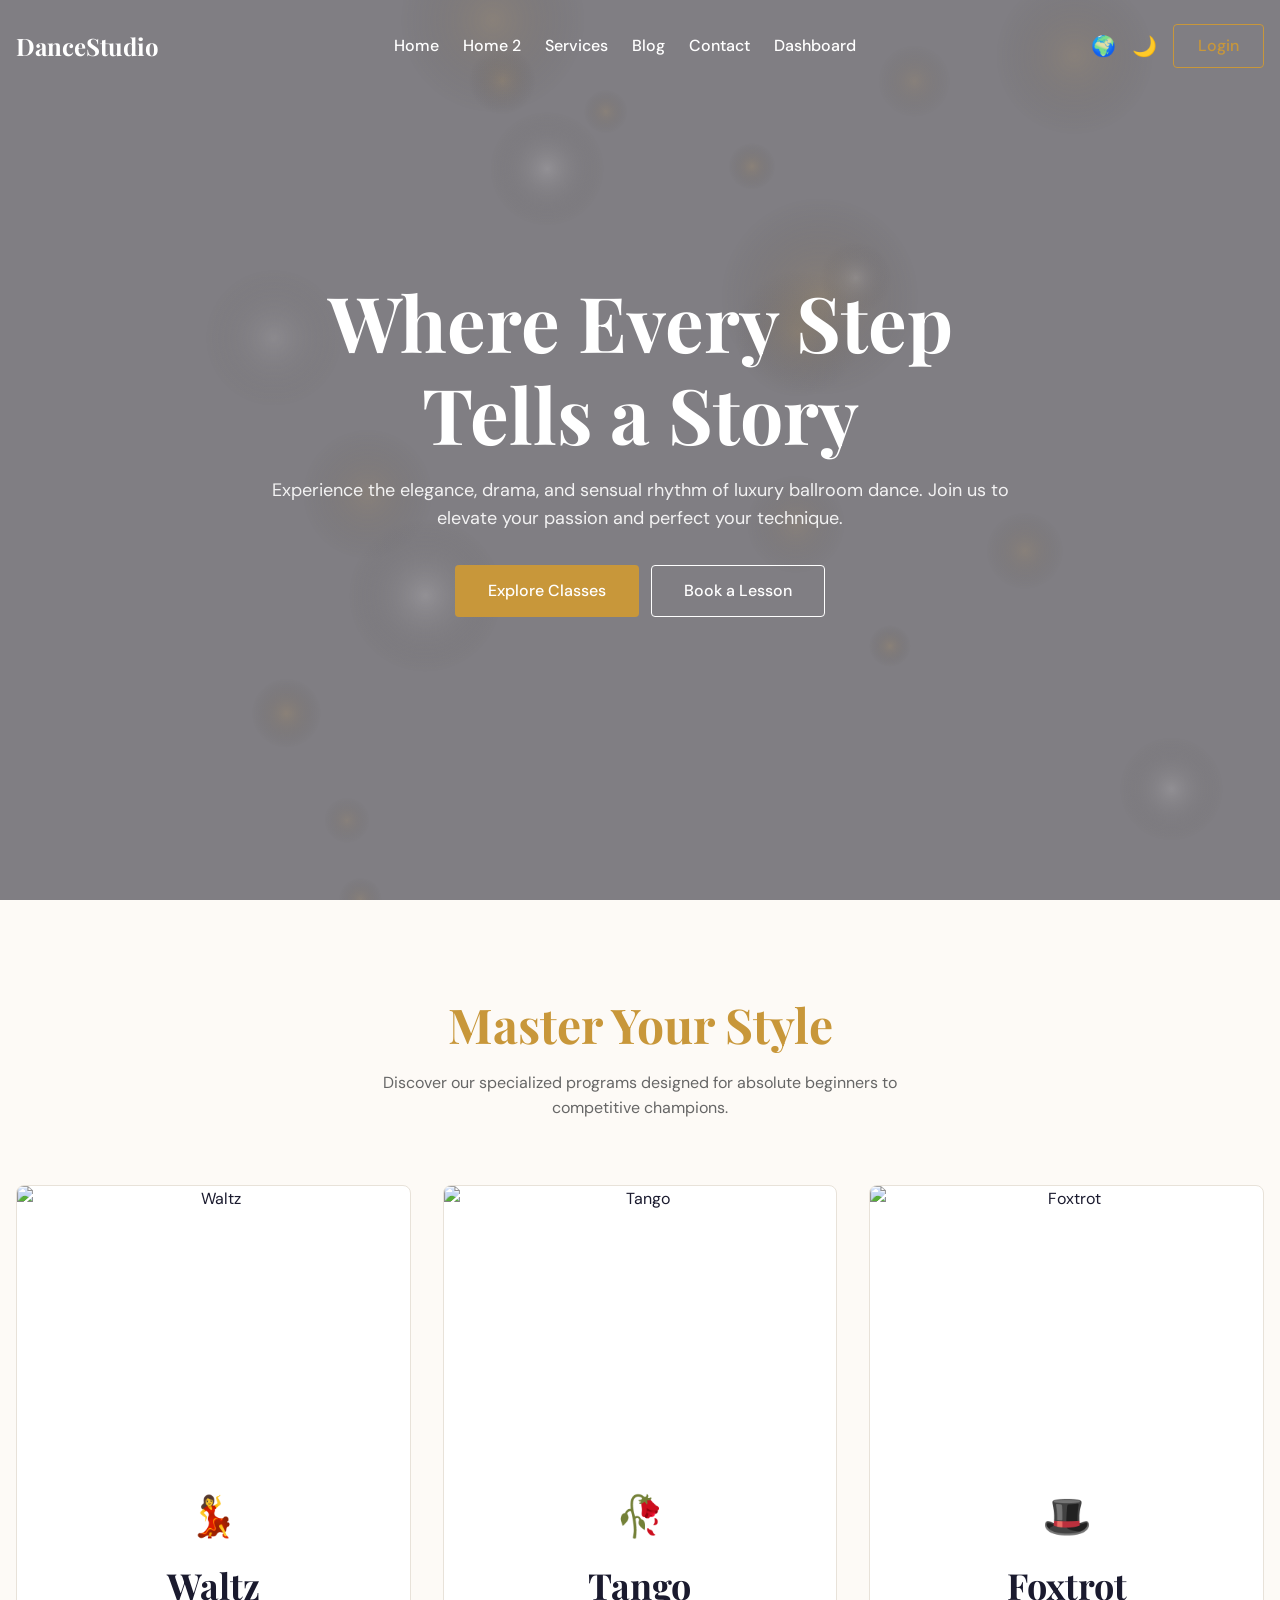
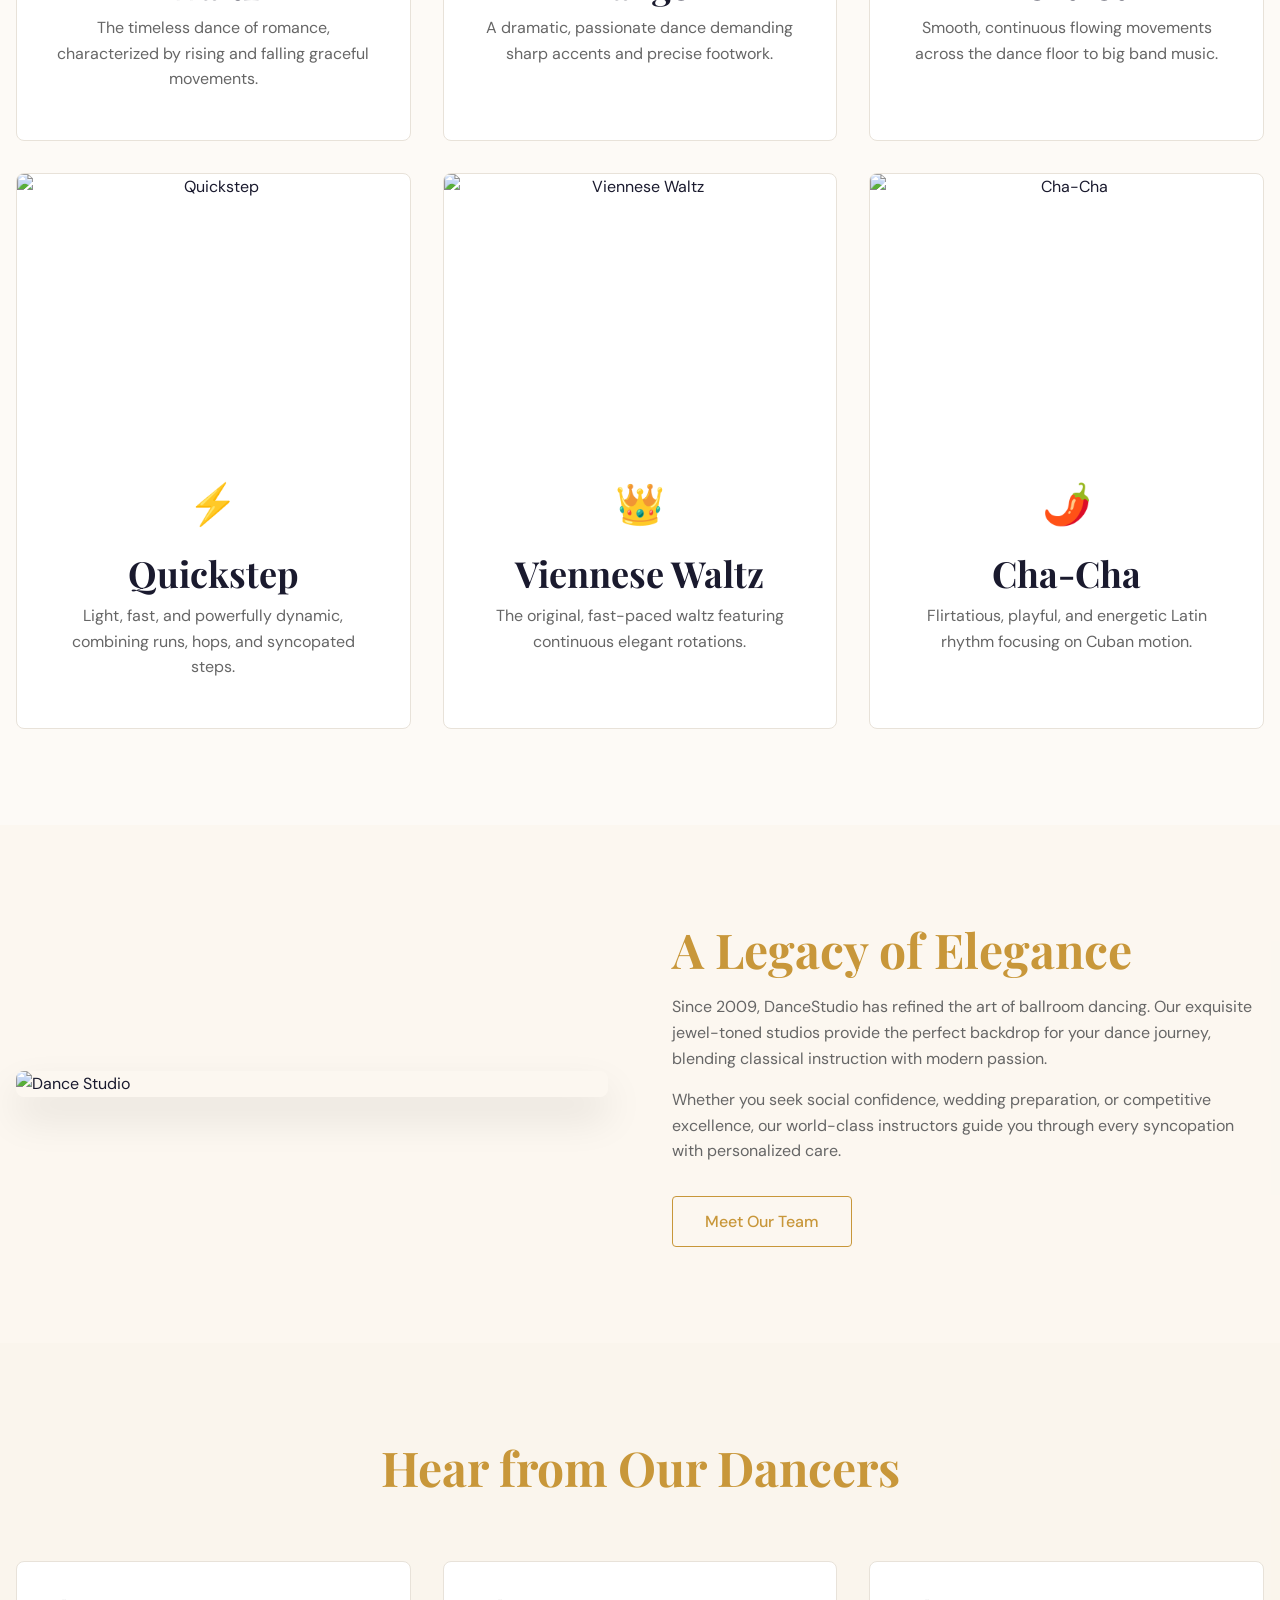
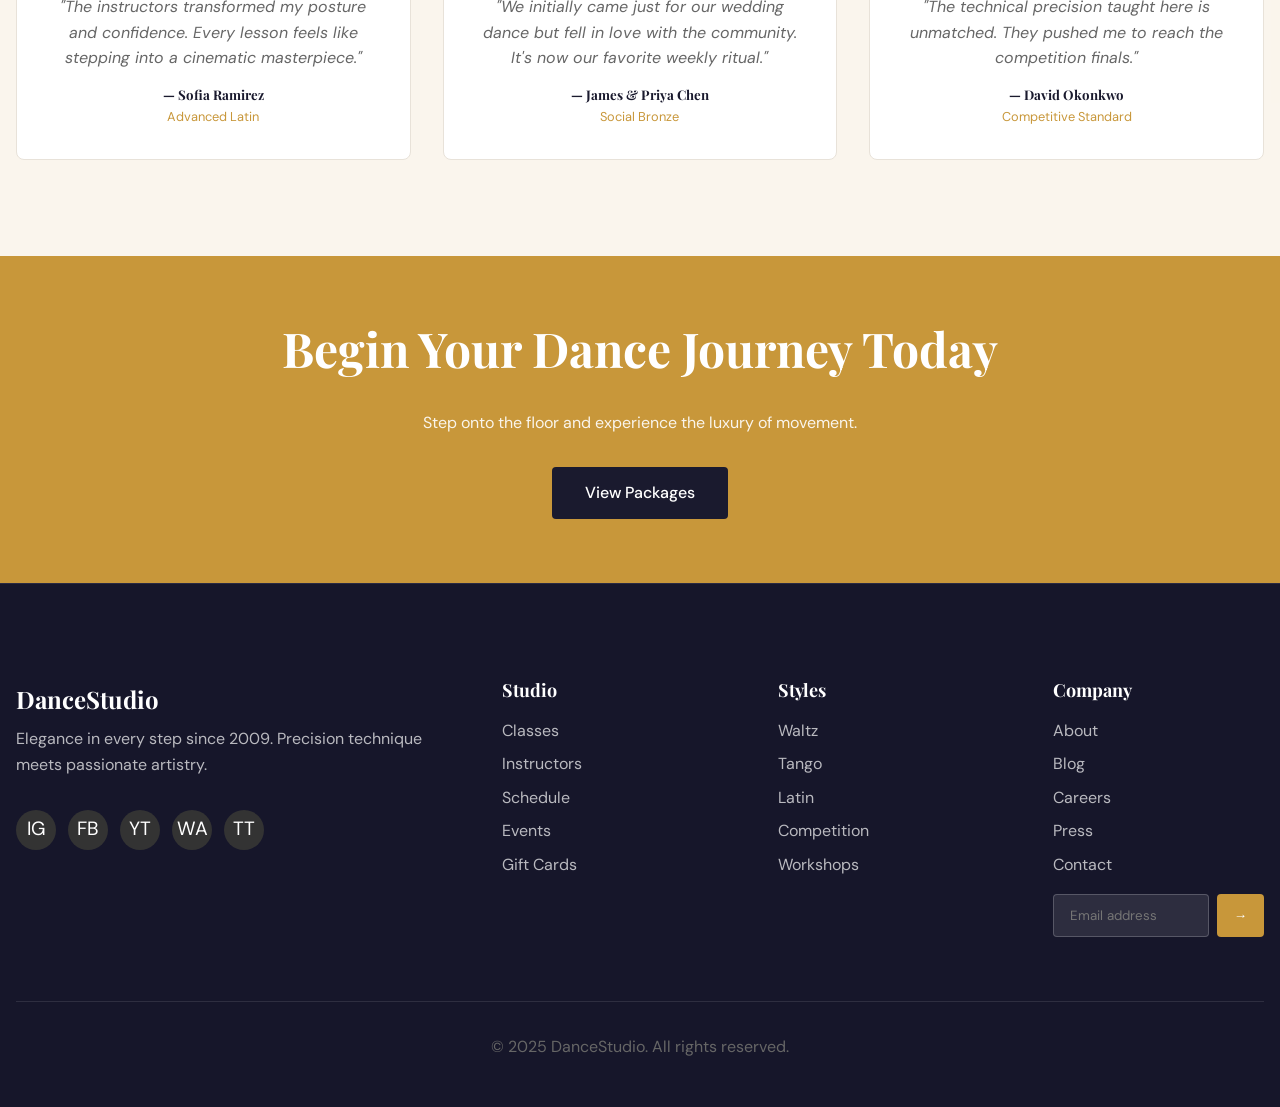
==== index.html @ ce5def17 "first commit" ====
<!DOCTYPE html>
<html lang="en" dir="ltr" data-theme="light">

<head>
  <meta charset="UTF-8">
  <meta name="viewport" content="width=device-width, initial-scale=1.0">
  <title>DanceStudio | Home</title>
  <meta name="description" content="Luxury ballroom dance academy. Elegance in every step since 2009.">
  <link
    href="https://fonts.googleapis.com/css2?family=Playfair+Display:ital,wght@0,400;0,700;1,400&family=DM+Sans:wght@300;400;500;600&display=swap"
    rel="stylesheet">
  <link rel="stylesheet" href="assets/css/style.css">
  <link rel="stylesheet" href="assets/css/rtl.css">
</head>

<body>

  <!-- Drawer Nav -->
  <div class="drawer-overlay"></div>
  <nav class="nav-drawer">
    <button class="drawer-close" aria-label="Close menu">&times;</button>
    <div class="drawer-links">
      <a href="index.html">Home</a>
      <a href="home2.html">Home 2</a>
      <a href="services.html">Services</a>
      <a href="blog.html">Blog</a>
      <a href="contact.html">Contact</a>
      <a href="dashboard.html">Dashboard</a>
    </div>
    <div class="drawer-actions">
      <button class="btn-icon rtl-toggle" aria-label="Toggle RTL">🌍</button>
      <button class="btn-icon theme-toggle" aria-label="Toggle dark mode">🌙</button>
      <a href="login.html" class="btn btn-primary" style="padding: 8px 16px; font-size: 0.9rem;">Login</a>
    </div>
  </nav>

  <!-- Main Nav -->
  <nav class="navbar">
    <div class="container">
      <a href="index.html" class="logo">DanceStudio</a>
      <div class="nav-links">
        <a href="index.html">Home</a>
        <a href="home2.html">Home 2</a>
        <a href="services.html">Services</a>
        <a href="blog.html">Blog</a>
        <a href="contact.html">Contact</a>
        <a href="dashboard.html">Dashboard</a>
      </div>
      <div class="nav-actions">
        <button class="btn-icon rtl-toggle" aria-label="Toggle RTL" title="Toggle RTL">🌍</button>
        <button class="btn-icon theme-toggle" aria-label="Toggle dark mode" title="Toggle Theme">🌙</button>
        <a href="login.html" class="btn btn-outline" style="padding: 8px 24px;">Login</a>
      </div>
      <button class="hamburger" aria-label="Open menu">☰</button>
    </div>
  </nav>

  <!-- Section 1: Hero -->
  <section class="hero"
    style="background-image: url('https://images.unsplash.com/photo-1547153760-18fc86324498?q=80&w=1920&auto=format&fit=crop');">
    <canvas id="particles-canvas"></canvas>
    <div class="container">
      <div class="hero-content">
        <h1 class="fade-in-up" style="transition-delay: 150ms;">Where Every Step<br>Tells a Story</h1>
        <p class="fade-in-up" style="transition-delay: 300ms;">Experience the elegance, drama, and sensual rhythm of
          luxury ballroom dance. Join us to elevate your passion and perfect your technique.</p>
        <div class="fade-in-up" style="transition-delay: 450ms;">
          <a href="services.html" class="btn btn-primary mb-2">Explore Classes</a>
          <a href="contact.html" class="btn btn-outline" style="border-color: #fff; color: #fff; margin-left: 8px;">Book
            a Lesson</a>
        </div>
      </div>
    </div>
  </section>

  <!-- Section 2: Dance Styles -->
  <section class="section-padding">
    <div class="container">
      <div class="text-center fade-in-up mb-8">
        <h2 class="text-primary">Master Your Style</h2>
        <p style="max-width: 600px; margin: 0 auto;">Discover our specialized programs designed for absolute beginners
          to competitive champions.</p>
      </div>
      <div class="grid">

        <div class="card fade-in-up" style="padding: 0; overflow: hidden;">
          <img src="assets/images/waltz.jpg" alt="Waltz" class="card-img">
          <div
            style="padding: var(--spacing-6); display: flex; flex-direction: column; align-items: center; text-align: center;">
            <div class="card-icon">💃</div>
            <h3 class="card-title">Waltz</h3>
            <p>The timeless dance of romance, characterized by rising and falling graceful movements.</p>
          </div>
        </div>

        <div class="card fade-in-up" style="padding: 0; overflow: hidden; transition-delay: 100ms;">
          <img src="assets/images/tango.png" alt="Tango" class="card-img">
          <div
            style="padding: var(--spacing-6); display: flex; flex-direction: column; align-items: center; text-align: center;">
            <div class="card-icon">🥀</div>
            <h3 class="card-title">Tango</h3>
            <p>A dramatic, passionate dance demanding sharp accents and precise footwork.</p>
          </div>
        </div>

        <div class="card fade-in-up" style="padding: 0; overflow: hidden; transition-delay: 200ms;">
          <img src="assets/images/foxtrot.png" alt="Foxtrot" class="card-img">
          <div
            style="padding: var(--spacing-6); display: flex; flex-direction: column; align-items: center; text-align: center;">
            <div class="card-icon">🎩</div>
            <h3 class="card-title">Foxtrot</h3>
            <p>Smooth, continuous flowing movements across the dance floor to big band music.</p>
          </div>
        </div>

        <div class="card fade-in-up" style="padding: 0; overflow: hidden;">
          <img src="assets/images/quickstep.png" alt="Quickstep" class="card-img">
          <div
            style="padding: var(--spacing-6); display: flex; flex-direction: column; align-items: center; text-align: center;">
            <div class="card-icon">⚡</div>
            <h3 class="card-title">Quickstep</h3>
            <p>Light, fast, and powerfully dynamic, combining runs, hops, and syncopated steps.</p>
          </div>
        </div>

        <div class="card fade-in-up" style="padding: 0; overflow: hidden; transition-delay: 100ms;">
          <img src="assets/images/viennese-waltz.png" alt="Viennese Waltz" class="card-img">
          <div
            style="padding: var(--spacing-6); display: flex; flex-direction: column; align-items: center; text-align: center;">
            <div class="card-icon">👑</div>
            <h3 class="card-title">Viennese Waltz</h3>
            <p>The original, fast-paced waltz featuring continuous elegant rotations.</p>
          </div>
        </div>

        <div class="card fade-in-up" style="padding: 0; overflow: hidden; transition-delay: 200ms;">
          <img src="assets/images/cha-cha.png" alt="Cha-Cha" class="card-img">
          <div
            style="padding: var(--spacing-6); display: flex; flex-direction: column; align-items: center; text-align: center;">
            <div class="card-icon">🌶️</div>
            <h3 class="card-title">Cha-Cha</h3>
            <p>Flirtatious, playful, and energetic Latin rhythm focusing on Cuban motion.</p>
          </div>
        </div>

      </div>
    </div>
  </section>
  <!-- Section 3: About -->
  <section class="section-padding" style="background: rgba(200, 151, 58, 0.03);">
    <div class="container">
      <div class="about-split">
        <div class="fade-in-up">
          <img src="assets/images/home1about.png" alt="Dance Studio" class="about-img">
        </div>
        <div class="fade-in-up">
          <h2 class="text-primary mb-4">A Legacy of Elegance</h2>
          <p>Since 2009, DanceStudio has refined the art of ballroom dancing. Our exquisite jewel-toned studios provide
            the perfect backdrop for your dance journey, blending classical instruction with modern passion.</p>
          <p class="mb-6">Whether you seek social confidence, wedding preparation, or competitive excellence, our
            world-class instructors guide you through every syncopation with personalized care.</p>
          <a href="home2.html" class="btn btn-outline">Meet Our Team</a>
        </div>
      </div>
    </div>
  </section>

  <!-- Section 4: 
  <section class="section-padding">
    <div class="container">
      <div class="text-center fade-in-up mb-8">
        <h2>The DanceStudio Difference</h2>
      </div>
      <div class="grid" style="grid-template-columns: repeat(2, 1fr) !important;">
        <div class="card fade-in-up">
          <h4 class="mb-2">World-Class Instructors</h4>
          <p>Learn directly from former champions and certified dance masters.</p>
        </div>
        <div class="card fade-in-up" style="transition-delay: 100ms;">
          <h4 class="mb-2">Luxury Facilities</h4>
          <p>Suspended sprung floors, high ceilings, and beautiful atmospheric lighting.</p>
        </div>
        <div class="card fade-in-up">
          <h4 class="mb-2">Tailored Curriculum</h4>
          <p>Private lessons meticulously customized to your learning pace and goals.</p>
        </div>
        <div class="card fade-in-up" style="transition-delay: 100ms;">
          <h4 class="mb-2">Vibrant Community</h4>
          <p>Join our exclusive social events, galas, and intensive workshops.</p>
        </div>
      </div>
    </div>
  </section> Why Choose Us -->

  <!-- Section 5: Testimonials -->
  <section class="section-padding" style="background: rgba(200, 151, 58, 0.05);">
    <div class="container">
      <div class="text-center fade-in-up mb-8">
        <h2 class="text-primary">Hear from Our Dancers</h2>
      </div>
      <div class="grid testimonials-grid">
        <div class="card fade-in-up">
          <p class="mb-4" style="font-style: italic;">"The instructors transformed my posture and confidence. Every
            lesson feels like stepping into a cinematic masterpiece."</p>
          <h5 class="mb-1">— Sofia Ramirez</h5>
          <span style="font-size: 0.8rem; color: var(--primary);">Advanced Latin</span>
        </div>
        <div class="card fade-in-up" style="transition-delay: 100ms;">
          <p class="mb-4" style="font-style: italic;">"We initially came just for our wedding dance but fell in love
            with the community. It's now our favorite weekly ritual."</p>
          <h5 class="mb-1">— James & Priya Chen</h5>
          <span style="font-size: 0.8rem; color: var(--primary);">Social Bronze</span>
        </div>
        <div class="card fade-in-up" style="transition-delay: 200ms;">
          <p class="mb-4" style="font-style: italic;">"The technical precision taught here is unmatched. They pushed me
            to reach the competition finals."</p>
          <h5 class="mb-1">— David Okonkwo</h5>
          <span style="font-size: 0.8rem; color: var(--primary);">Competitive Standard</span>
        </div>
      </div>
    </div>
  </section>

  <!-- Section 6: CTA Banner -->
  <section class="cta-banner fade-in-up">
    <div class="container" style="display: flex; flex-direction: column; align-items: center; text-align: center;">
      <h2>Begin Your Dance Journey Today</h2>
      <p class="mb-6" style="max-width: 500px; color: rgba(255,255,255,0.9);">Step onto the floor and experience
        the luxury of movement.</p>
      <a href="pricing.html" class="btn" style="background: var(--secondary); color: #fff;">View Packages</a>
    </div>
  </section>
  <!-- Footer -->
  <footer class="footer">
    <div class="container">
      <div class="footer-grid fade-in-up">
        <div style="text-align: inherit;">
          <a href="index.html" class="footer-logo">DanceStudio</a>
          <p class="footer-desc">Elegance in every step since 2009. Precision technique meets passionate artistry.</p>
          <div class="social-icons">
            <a href="#" class="social-icon instagram" aria-label="Instagram">IG</a>
            <a href="#" class="social-icon facebook" aria-label="Facebook">FB</a>
            <a href="#" class="social-icon youtube" aria-label="YouTube">YT</a>
            <a href="#" class="social-icon whatsapp" aria-label="WhatsApp">WA</a>
            <a href="#" class="social-icon tiktok" aria-label="TikTok">TT</a>
          </div>
        </div>
        <div>
          <h4 class="footer-heading">Studio</h4>
          <ul class="footer-links">
            <li><a href="services.html">Classes</a></li>
            <li><a href="home2.html">Instructors</a></li>
            <li><a href="#">Schedule</a></li>
            <li><a href="#">Events</a></li>
            <li><a href="#">Gift Cards</a></li>
          </ul>
        </div>
        <div>
          <h4 class="footer-heading">Styles</h4>
          <ul class="footer-links">
            <li><a href="services.html">Waltz</a></li>
            <li><a href="services.html">Tango</a></li>
            <li><a href="services.html">Latin</a></li>
            <li><a href="services.html">Competition</a></li>
            <li><a href="services.html">Workshops</a></li>
          </ul>
        </div>
        <div>
          <h4 class="footer-heading">Company</h4>
          <ul class="footer-links">
            <li><a href="#">About</a></li>
            <li><a href="blog.html">Blog</a></li>
            <li><a href="#">Careers</a></li>
            <li><a href="#">Press</a></li>
            <li><a href="contact.html">Contact</a></li>
          </ul>
          <form class="newsletter-form mt-4">
            <input type="email" class="form-control" placeholder="Email address" required>
            <button type="submit" class="btn btn-primary" style="padding: 12px 16px;">&rarr;</button>
          </form>
        </div>
      </div>
      <div class="footer-bottom fade-in-up">
        <p>&copy; 2025 DanceStudio. All rights reserved.</p>
      </div>
    </div>
  </footer>

  <script src="assets/js/main.js"></script>
</body>

</html>
---- assets/css/style.css ----
/* 1. CSS Custom Properties (:root tokens) */
:root {
  --primary: #C8973A;
  --secondary: #1A1A2E;
  --accent-ivory: #FAF6F0;
  --bg-light: #FDFAF6;
  --bg-dark: #0E0E1C;
  --surface-dark: #16162A;
  --font-display: 'Playfair Display', serif;
  --font-body: 'DM Sans', sans-serif;
  --text-dark: #1A1A2E;
  --text-light: #F0EDE8;
  --border-light: #E8E2D9;
  --border-dark: #2A2A42;
  --spacing-1: 4px;
  --spacing-2: 8px;
  --spacing-3: 12px;
  --spacing-4: 16px;
  --spacing-5: 24px;
  --spacing-6: 32px;
  --spacing-7: 48px;
  --spacing-8: 64px;
  --spacing-9: 96px;
  --container-width: 1280px;
}

:root {
  --bg-color: var(--bg-light);
  --surface-color: #FFFFFF;
  --text-color: var(--text-dark);
  --text-muted: #666666;
  --border-color: var(--border-light);
  --overlay-bg: rgba(14, 14, 28, 0.52);
  --card-hover-border: rgba(200, 151, 58, 0.5);
}

[data-theme="dark"] {
  --bg-color: var(--bg-dark);
  --surface-color: var(--surface-dark);
  --text-color: var(--text-light);
  --text-muted: #A0A0B0;
  --border-color: var(--border-dark);
  --overlay-bg: rgba(14, 14, 28, 0.70);
  --card-hover-border: rgba(200, 151, 58, 0.5);
}

/* 2. Reset & Base */
*, *::before, *::after {
  box-sizing: border-box;
  margin: 0;
  padding: 0;
}

html {
  scroll-behavior: smooth;
}

body {
  font-family: var(--font-body);
  background-color: var(--bg-color);
  color: var(--text-color);
  line-height: 1.6;
  transition: background-color 0.3s ease, color 0.3s ease;
  overflow-x: hidden;
}

a {
  text-decoration: none;
  color: inherit;
}

ul {
  list-style: none;
}

img {
  max-width: 100%;
  height: auto;
  display: block;
}

/* 3. Typography */
h1, h2, h3, h4, h5, h6 {
  font-family: var(--font-display);
  font-weight: 700;
  line-height: 1.2;
  margin-bottom: var(--spacing-4);
}

h1 { font-size: clamp(2.5rem, 5vw, 4.5rem); }
h2 { font-size: clamp(2rem, 4vw, 3rem); }
h3 { font-size: clamp(1.5rem, 3vw, 2.25rem); }

p {
  margin-bottom: var(--spacing-4);
  color: var(--text-muted);
}

/* 4. Utilities */
.container {
  width: 100%;
  max-width: var(--container-width);
  margin: 0 auto;
  padding: 0 var(--spacing-4);
}

.text-center { text-align: center; }
.text-primary { color: var(--primary); }
.mb-1 { margin-bottom: var(--spacing-1); }
.mb-2 { margin-bottom: var(--spacing-2); }
.mb-4 { margin-bottom: var(--spacing-4); }
.mb-6 { margin-bottom: var(--spacing-6); }
.mb-8 { margin-bottom: var(--spacing-8); }

.section-padding {
  padding: var(--spacing-9) 0;
}

/* 5. Navbar */
.navbar {
  position: fixed;
  top: 0;
  left: 0;
  width: 100%;
  z-index: 1000;
  transition: all 0.3s ease;
  padding: var(--spacing-5) 0;
  background: transparent;
}

.navbar.scrolled {
  background: var(--surface-color);
  padding: var(--spacing-3) 0;
  box-shadow: 0 4px 20px rgba(0, 0, 0, 0.05);
}

[data-theme="dark"] .navbar {
  background: var(--surface-dark);
  border-bottom: 1px solid var(--border-dark);
  color: var(--text-light);
}

[data-theme="dark"] .navbar.scrolled {
  background: rgba(22, 22, 42, 0.97);
  backdrop-filter: blur(12px);
  border-bottom: 1px solid var(--primary);
}

.navbar .container {
  display: flex;
  align-items: center;
  justify-content: space-between;
}

.nav-drawer, .drawer-overlay {
  display: none;
}

.logo {
  font-family: var(--font-display);
  font-size: 1.5rem;
  font-weight: 700;
  color: #fff;
}

.navbar.scrolled .logo,
.navbar.scrolled .btn-icon,
[data-theme="dark"] .navbar .logo,
[data-theme="dark"] .navbar .btn-icon {
  color: var(--text-color);
}

.nav-links {
  display: flex;
  gap: var(--spacing-5);
  align-items: center;
}

.nav-links a {
  font-weight: 500;
  color: #fff;
  transition: color 0.3s ease;
  position: relative;
}

.navbar.scrolled .nav-links a,
[data-theme="dark"] .navbar .nav-links a {
  color: var(--text-color);
}

.nav-links a:hover {
  color: var(--primary);
}

.nav-actions {
  display: flex;
  align-items: center;
  gap: var(--spacing-4);
  color: #fff; /* Default for transparent state */
}

.hamburger {
  display: none;
  background: none;
  border: none;
  color: #fff; /* Default for hero overlay */
  font-size: 1.5rem;
  cursor: pointer;
}

.navbar.scrolled .hamburger,
[data-theme="dark"] .navbar .hamburger {
  color: var(--text-color);
}

/* 6. Hero */
.hero {
  background-size: cover;
  background-position: center;
  min-height: 600px;
  height: 100vh;
  position: relative;
  display: flex;
  align-items: center;
  text-align: center;
  color: #fff;
}

.hero::before {
  content: '';
  position: absolute;
  inset: 0;
  background: var(--overlay-bg);
  z-index: 1;
}

.hero-content {
  position: relative;
  z-index: 2;
  max-width: 800px;
  margin: 0 auto;
}

.hero h1 {
  color: #fff;
  margin-bottom: var(--spacing-4);
  font-size: clamp(3rem, 6vw, 5rem);
}

.hero p {
  color: rgba(255, 255, 255, 0.9);
  font-size: 1.125rem;
  margin-bottom: var(--spacing-6);
}

/* 7. Cards & Grid */
.grid {
  display: grid;
  grid-template-columns: repeat(3, 1fr);
  gap: var(--spacing-6);
}

.card {
  display: flex;
  flex-direction: column;
  align-items: center;
  text-align: center;
  background: var(--surface-color);
  border: 1px solid var(--border-color);
  padding: var(--spacing-6);
  border-radius: 8px;
  transition: all 0.3s ease;
}

.card:hover {
  transform: translateY(-6px);
  box-shadow: 0 20px 50px rgba(200, 151, 58, 0.2);
  border-color: var(--card-hover-border);
}

.card-icon {
  font-size: 2.5rem;
  color: var(--primary);
  margin-bottom: var(--spacing-4);
}

.card-title {
  margin-bottom: var(--spacing-2);
}

.card-img {
  width: 100%;
  height: 250px;
  object-fit: cover;
  border-radius: 4px;
  margin-bottom: var(--spacing-4);
}

/* 8. Buttons */
.btn {
  display: inline-block;
  padding: 12px 32px;
  font-weight: 500;
  border-radius: 4px;
  transition: all 0.3s ease;
  cursor: pointer;
  border: 1px solid transparent;
}

.btn-primary {
  background: var(--primary);
  color: #fff;
}

.btn-primary:hover {
  background: #A67B2A;
  transform: translateY(-2px);
  box-shadow: 0 10px 20px rgba(200, 151, 58, 0.3);
}

.btn-outline {
  background: transparent;
  color: var(--primary);
  border-color: var(--primary);
}

.btn-outline:hover {
  background: var(--primary);
  color: #fff;
  transform: translateY(-2px);
}

.btn-icon {
  background: none;
  border: none;
  color: inherit;
  cursor: pointer;
  font-size: 1.25rem;
  display: flex;
  align-items: center;
  justify-content: center;
  transition: color 0.3s ease;
}

.btn-icon:hover {
  color: var(--primary);
}

/* 9. Footer */
.footer {
  background: var(--surface-dark);
  color: #fff;
  padding: var(--spacing-9) 0 var(--spacing-6);
  border-top: 1px solid #2A2A42;
}

.footer-grid {
  display: grid;
  grid-template-columns: 2fr 1fr 1fr 1fr;
  gap: var(--spacing-8);
  margin-bottom: var(--spacing-8);
}

.footer-logo {
  font-family: var(--font-display);
  font-size: 1.5rem;
  font-weight: 700;
  color: #fff;
  margin-bottom: var(--spacing-2);
  display: block;
}

.footer-desc {
  color: rgba(255, 255, 255, 0.7);
  margin-bottom: var(--spacing-6);
}

.footer-heading {
  font-size: 1.125rem;
  color: #fff;
  margin-bottom: var(--spacing-4);
}

.footer-links li {
  margin-bottom: var(--spacing-2);
}

.footer-links a {
  color: rgba(255, 255, 255, 0.7);
  position: relative;
  transition: color 0.3s ease;
}

.footer-links a::after {
  content: '';
  position: absolute;
  left: 0;
  bottom: -2px;
  height: 1px;
  width: 0;
  background: var(--primary);
  transition: width 0.3s ease;
}

.footer-links a:hover {
  color: var(--primary);
}

.footer-links a:hover::after {
  width: 100%;
}

.footer-bottom {
  text-align: center;
  padding-top: var(--spacing-6);
  border-top: 1px solid rgba(255, 255, 255, 0.1);
  color: rgba(255, 255, 255, 0.5);
}

/* 10. Social Icons */
.social-icons {
  display: flex;
  gap: var(--spacing-3);
}

.social-icon {
  width: 40px;
  height: 40px;
  border-radius: 50%;
  display: flex;
  align-items: center;
  justify-content: center;
  color: #fff;
  font-size: 1.2rem;
  transition: all 0.3s ease;
  background: #333;
}

.social-icon:hover {
  transform: scale(1.15);
}

.social-icon.instagram:hover {
  background: linear-gradient(45deg, #E1306C, #F77737, #FCAF45);
  box-shadow: 0 0 15px rgba(225, 48, 108, 0.5);
}

.social-icon.facebook:hover {
  background: #1877F2;
  box-shadow: 0 0 15px rgba(24, 119, 242, 0.5);
}

.social-icon.youtube:hover {
  background: #FF0000;
  box-shadow: 0 0 15px rgba(255, 0, 0, 0.5);
}

.social-icon.whatsapp:hover {
  background: #25D366;
  box-shadow: 0 0 15px rgba(37, 211, 102, 0.5);
}

.social-icon.tiktok:hover {
  background: linear-gradient(45deg, #010101, #69C9D0);
  box-shadow: 0 0 15px rgba(105, 201, 208, 0.5);
}

/* 11. Forms */
.form-group {
  margin-bottom: var(--spacing-4);
  text-align: left;
  width: 100%;
}

.form-label {
  display: block;
  margin-bottom: var(--spacing-2);
  font-weight: 500;
  color: var(--text-color);
}

.form-control {
  width: 100%;
  padding: 12px 16px;
  border: 1px solid var(--border-color);
  background: var(--bg-color);
  color: var(--text-color);
  border-radius: 4px;
  font-family: var(--font-body);
  transition: border-color 0.3s ease;
}

.form-control:focus {
  outline: none;
  border-color: var(--primary);
}

textarea.form-control {
  min-height: 120px;
  resize: vertical;
}

.newsletter-form {
  display: flex;
  gap: var(--spacing-2);
  margin-top: var(--spacing-4);
}

.newsletter-form .form-control {
  background: rgba(255, 255, 255, 0.1);
  border-color: rgba(255, 255, 255, 0.2);
  color: #fff;
}

.error-msg {
  color: #ff4d4f;
  font-size: 0.875rem;
  margin-top: var(--spacing-1);
  display: none;
}

/* 12. Map */
.map-container {
  width: 100%;
  min-height: 420px;
  background: #eee;
  position: relative;
  border-radius: 8px;
  overflow: hidden;
}

.map-container iframe {
  width: 100%;
  height: 100%;
  position: absolute;
  top: 0;
  left: 0;
  border: 0;
  filter: hue-rotate(35deg) saturate(0.6) brightness(1.1); /* Gold tint approx */
}

[data-theme="dark"] .map-container iframe {
  filter: invert(90%) hue-rotate(180deg) brightness(0.8) contrast(1.2) hue-rotate(35deg) saturate(0.6);
}

/* 13. Animations & Transitions */
.fade-in-up {
  opacity: 0;
  transform: translateY(30px);
  transition: opacity 0.8s ease, transform 0.8s ease;
}

.fade-in-up.visible {
  opacity: 1;
  transform: translateY(0);
}

@media (prefers-reduced-motion: reduce) {
  *, *::before, *::after {
    animation-duration: 0.01ms !important;
    animation-iteration-count: 1 !important;
    transition-duration: 0.01ms !important;
    scroll-behavior: auto !important;
  }
}

/* 14. Home 1 sections */
#particles-canvas {
  position: absolute;
  top: 0;
  left: 0;
  width: 100%;
  height: 100%;
  z-index: 1;
  pointer-events: none;
}

.about-split {
  display: grid;
  grid-template-columns: 1fr 1fr;
  gap: var(--spacing-8);
  align-items: center;
}

.about-img {
  width: 100%;
  border-radius: 8px;
  box-shadow: 0 20px 40px rgba(0,0,0,0.1);
}

.cta-banner {
  background: var(--primary);
  color: #fff;
  padding: var(--spacing-8) 0;
  text-align: center;
}

.cta-banner h2 {
  color: #fff;
  margin-bottom: var(--spacing-6);
}

/* 15. Home 2 sections */
.gallery-strip {
  display: grid;
  grid-template-columns: repeat(6, 1fr);
  gap: var(--spacing-2);
}

.gallery-item {
  position: relative;
  overflow: hidden;
  aspect-ratio: 1;
  border-radius: 4px;
}

.gallery-item img {
  width: 100%;
  height: 100%;
  object-fit: cover;
  transition: transform 0.5s ease;
}

.gallery-overlay {
  position: absolute;
  inset: 0;
  background: rgba(200, 151, 58, 0.7);
  display: flex;
  align-items: center;
  justify-content: center;
  color: #fff;
  opacity: 0;
  transition: opacity 0.3s ease;
}

.gallery-item:hover img {
  transform: scale(1.1);
}

.gallery-item:hover .gallery-overlay {
  opacity: 1;
}

.event-card {
  display: flex;
  align-items: center;
  justify-content: space-between;
  background: var(--surface-color);
  border: 1px solid var(--border-color);
  border-radius: 8px;
  padding: var(--spacing-4) var(--spacing-6);
  margin-bottom: var(--spacing-4);
  transition: all 0.3s ease;
  gap: var(--spacing-4);
}

.event-details {
  flex: 1;
  text-align: center;
}

.event-card:hover {  
  transform: translateX(6px);
  border-color: var(--primary);
  box-shadow: 0 10px 30px rgba(0,0,0,0.05);
}

.event-date {
  font-size: 1.5rem;
  font-weight: 700;
  color: var(--primary);
  padding-right: var(--spacing-4);
  border-right: 1px solid var(--border-color);
  margin-right: var(--spacing-4);
  min-width: 80px;
  text-align: center;
}

.event-date span {
  display: block;
  font-size: 0.875rem;
  font-weight: 400;
  color: var(--text-muted);
}

.event-details flex {
  flex: 1;
}

/* 16. Services page */
.service-level {
  display: inline-block;
  padding: 4px 12px;
  background: rgba(200, 151, 58, 0.1);
  color: var(--primary);
  border-radius: 20px;
  font-size: 0.75rem;
  font-weight: 600;
  margin-bottom: var(--spacing-2);
}

/* 17. Blog page */
.blog-card {
  text-align: left;
  align-items: flex-start;
  padding: 0;
  overflow: hidden;
}

.blog-card:hover {
  transform: translateY(-6px);
}

.blog-card .card-content {
  padding: var(--spacing-5);
  display: flex;
  flex-direction: column;
  flex: 1;
}

.blog-meta {
  font-size: 0.875rem;
  color: var(--text-muted);
  margin-bottom: var(--spacing-2);
  display: flex;
  justify-content: space-between;
}

.blog-tag {
  color: var(--primary);
  font-weight: 600;
}

/* 18. Contact page */
.contact-grid {
  display: grid;
  grid-template-columns: 1fr 1fr;
  gap: var(--spacing-8);
}

.contact-info-card {
  display: flex;
  align-items: flex-start;
  margin-bottom: var(--spacing-4);
}

.contact-icon {
  width: 48px;
  height: 48px;
  background: rgba(200, 151, 58, 0.1);
  color: var(--primary);
  border-radius: 50%;
  display: flex;
  align-items: center;
  justify-content: center;
  font-size: 1.25rem;
  margin-right: var(--spacing-4);
}

/* 19. Pricing page */
.pricing-card {
  padding: var(--spacing-8) var(--spacing-6);
  position: relative;
}

.pricing-card.popular {
  border-color: var(--primary);
  transform: scale(1.05);
}

.pricing-card.popular:hover {
  transform: scale(1.05) translateY(-6px);
}

.popular-badge {
  position: absolute;
  top: -12px;
  background: var(--primary);
  color: #fff;
  padding: 4px 16px;
  border-radius: 20px;
  font-size: 0.75rem;
  font-weight: 600;
}

.price {
  font-size: 3rem;
  font-family: var(--font-display);
  font-weight: 700;
  color: var(--text-color);
  margin: var(--spacing-4) 0;
}

.price span {
  font-size: 1rem;
  color: var(--text-muted);
  font-family: var(--font-body);
  font-weight: 400;
}

.pricing-features {
  text-align: left;
  margin: var(--spacing-6) 0;
  width: 100%;
}

.pricing-features li {
  margin-bottom: var(--spacing-2);
  display: flex;
  align-items: center;
}

.pricing-features li i {
  color: var(--primary);
  margin-right: var(--spacing-2);
}

/* 20. Auth (Login / Register) */
.auth-page {
  min-height: 100vh;
  display: flex;
  align-items: center;
  justify-content: center;
  padding: var(--spacing-4);
  background: linear-gradient(135deg, var(--bg-color) 0%, var(--border-color) 100%);
}

.auth-card {
  background: var(--surface-color);
  border: 1px solid var(--border-color);
  border-radius: 8px;
  padding: var(--spacing-8);
  width: 100%;
  max-width: 480px;
  box-shadow: 0 10px 30px rgba(0,0,0,0.05);
  text-align: center;
}

.auth-logo {
  font-family: var(--font-display);
  font-size: 2rem;
  font-weight: 700;
  color: var(--text-color);
  margin-bottom: var(--spacing-6);
  display: block;
}

.auth-card .btn {
  width: 100%;
}

.social-auth {
  display: flex;
  gap: var(--spacing-3);
  margin-top: var(--spacing-4);
}

.btn-social {
  flex: 1;
  display: flex;
  align-items: center;
  justify-content: center;
  gap: var(--spacing-2);
  padding: 10px;
  border: 1px solid var(--border-color);
  background: transparent;
  color: var(--text-color);
  border-radius: 4px;
  cursor: pointer;
  transition: all 0.3s ease;
}

.btn-social:hover {
  background: var(--bg-color);
  border-color: var(--primary);
}

.auth-divider {
  display: flex;
  align-items: center;
  margin: var(--spacing-6) 0;
  color: var(--text-muted);
  font-size: 0.875rem;
}

.auth-divider::before,
.auth-divider::after {
  content: '';
  flex: 1;
  height: 1px;
  background: var(--border-color);
}

.auth-divider::before { margin-right: var(--spacing-3); }
.auth-divider::after { margin-left: var(--spacing-3); }

.password-input {
  position: relative;
}

.btn-eye {
  position: absolute;
  right: 12px;
  top: 50%;
  transform: translateY(-50%);
  background: none;
  border: none;
  color: var(--text-muted);
  cursor: pointer;
}

/* 21. Dashboard */
.dashboard-layout {
  display: flex;
  min-height: 100vh;
}

.dashboard-sidebar {
  width: 250px;
  background: var(--surface-dark);
  color: #fff;
  display: flex;
  flex-direction: column;
  position: fixed;
  height: 100vh;
  left: 0;
  top: 0;
  padding: var(--spacing-6) 0;
  z-index: 100;
}

.dashboard-logo {
  font-family: var(--font-display);
  font-size: 1.5rem;
  font-weight: 700;
  color: #fff;
  padding: 0 var(--spacing-6);
  margin-bottom: var(--spacing-8);
}

.sidebar-nav {
  flex: 1;
}

.sidebar-link {
  display: flex;
  align-items: center;
  padding: 12px var(--spacing-6);
  color: rgba(255, 255, 255, 0.7);
  transition: all 0.3s ease;
  cursor: pointer;
}

.sidebar-link i {
  margin-right: var(--spacing-3);
  font-size: 1.1rem;
}

.sidebar-link:hover,
.sidebar-link.active {
  color: #fff;
  background: rgba(200, 151, 58, 0.1);
  border-left: 3px solid var(--primary);
}

.dashboard-main {
  flex: 1;
  margin-left: 250px;
  background: var(--bg-color);
  min-height: 100vh;
}

.dashboard-header {
  height: 70px;
  background: var(--surface-color);
  border-bottom: 1px solid var(--border-color);
  display: flex;
  align-items: center;
  justify-content: space-between;
  padding: 0 var(--spacing-6);
  position: sticky;
  top: 0;
  z-index: 90;
}

.user-profile {
  display: flex;
  align-items: center;
  gap: var(--spacing-3);
}

.avatar {
  width: 40px;
  height: 40px;
  border-radius: 50%;
  object-fit: cover;
}

.dashboard-content {
  padding: var(--spacing-6);
}

.dashboard-section {
  display: none;
}

.dashboard-section.active {
  display: block;
}

.db-banner {
  background: linear-gradient(135deg, var(--primary), #A67B2A);
  padding: var(--spacing-6);
  border-radius: 12px;
  display: flex;
  justify-content: space-between;
  align-items: center;
  color: #fff;
  margin-bottom: var(--spacing-7);
  box-shadow: 0 10px 30px rgba(200, 151, 58, 0.2);
}

.banner-stats {
  display: flex;
  gap: var(--spacing-6);
}

.stat-item {
  text-align: center;
}

.stat-val {
  display: block;
  font-size: 2rem;
  font-weight: 700;
  line-height: 1;
}

.stat-lbl {
  font-size: 0.75rem;
  text-transform: uppercase;
  letter-spacing: 1px;
  opacity: 0.8;
}

@media (max-width: 768px) {
  .db-banner {
    flex-direction: column;
    text-align: center;
    gap: var(--spacing-4);
  }
}

.db-card {
  background: var(--surface-color);
  border: 1px solid var(--border-color);
  border-radius: 8px;
  padding: var(--spacing-6);
  margin-bottom: var(--spacing-6);
}

.booking-grid {
  grid-template-columns: 1.2fr 1fr !important;
}

.packages-grid {
  grid-template-columns: repeat(2, 1fr) !important;
}

.profile-grid {
  grid-template-columns: 1fr 1fr !important;
  gap: 16px !important;
}

@media (max-width: 1024px) {
  .booking-grid, .packages-grid, .profile-grid {
    grid-template-columns: 1fr !important;
  }
}

.calendar-grid {
  display: grid;
  grid-template-columns: repeat(7, 1fr);
  gap: 4px;
  text-align: center;
  margin-top: var(--spacing-4);
}

.calendar-day-header {
  font-weight: 600;
  color: var(--text-muted);
  padding: var(--spacing-2);
}

.calendar-day {
  aspect-ratio: 1;
  display: flex;
  align-items: center;
  justify-content: center;
  border-radius: 4px;
  cursor: pointer;
  transition: all 0.3s ease;
  border: 1px solid transparent;
}

.calendar-day:hover {
  border-color: var(--primary);
}

.calendar-day.selected {
  background: var(--primary);
  color: #fff;
}

.calendar-day.disabled {
  color: var(--border-color);
  cursor: not-allowed;
}

.time-slots {
  display: grid;
  grid-template-columns: repeat(3, 1fr);
  gap: var(--spacing-3);
  margin-top: var(--spacing-4);
}

.time-slot {
  padding: var(--spacing-2);
  border: 1px solid var(--border-color);
  border-radius: 4px;
  text-align: center;
  cursor: pointer;
  transition: all 0.3s ease;
}

.time-slot:hover {
  border-color: var(--primary);
  color: var(--primary);
}

.time-slot.selected {
  background: rgba(200, 151, 58, 0.1);
  border-color: var(--primary);
  color: var(--primary);
  font-weight: 600;
}

.instructor-list {
  display: grid;
  grid-template-columns: repeat(2, 1fr);
  gap: var(--spacing-4);
  margin-top: var(--spacing-4);
}

.instructor-card {
  display: flex;
  align-items: center;
  padding: var(--spacing-3);
  border: 1px solid var(--border-color);
  border-radius: 4px;
  cursor: pointer;
  transition: all 0.3s ease;
}

.instructor-card img {
  width: 50px;
  height: 50px;
  border-radius: 50%;
  margin-right: var(--spacing-3);
  object-fit: cover;
}

.instructor-card:hover,
.instructor-card.selected {
  border-color: var(--primary);
  background: rgba(200, 151, 58, 0.05);
}

.booking-summary {
  background: var(--bg-color);
  padding: var(--spacing-4);
  border-radius: 4px;
  margin-top: var(--spacing-4);
}

.progress-bar-container {
  height: 8px;
  background: var(--border-color);
  border-radius: 4px;
  overflow: hidden;
  margin: var(--spacing-2) 0;
}

.progress-bar {
  height: 100%;
  background: var(--primary);
  width: 0;
  transition: width 0.5s ease;
}

.event-filters {
  display: flex;
  gap: var(--spacing-3);
  margin-bottom: var(--spacing-4);
}

.filter-btn {
  padding: 6px 16px;
  border: 1px solid var(--border-color);
  background: transparent;
  color: var(--text-color);
  border-radius: 20px;
  cursor: pointer;
  transition: all 0.3s ease;
}

.filter-btn.active, .filter-btn:hover {
  background: var(--primary);
  color: #fff;
  border-color: var(--primary);
}

.badge-registered {
  background: #25D366;
  color: #fff;
  padding: 4px 8px;
  border-radius: 4px;
  font-size: 0.75rem;
  font-weight: 600;
}

/* 22. Dark Mode — [data-theme="dark"] */
/* Main tokens defined at top. Adjustments below */
[data-theme="dark"] .form-control {
  background: rgba(255,255,255,0.05);
}
[data-theme="dark"] .btn-outline {
  border-color: var(--primary);
}

/* 23. Responsive — 1440 / 1024 / 768 / 360 */
@media (max-width: 1440px) {
  .grid { grid-template-columns: repeat(3, 1fr); }
  .gallery-strip { grid-template-columns: repeat(4, 1fr); }
}

@media (max-width: 1024px) {
  .grid { grid-template-columns: repeat(3, 1fr); }
  .footer-grid { grid-template-columns: 1fr 1fr; }
  .gallery-strip { grid-template-columns: repeat(3, 1fr); }
  h1 { font-size: 3.5rem; }
}

@media (max-width: 768px) {
  .dashboard-sidebar {
    transform: translateX(-100%);
    transition: transform 0.3s ease;
  }
  .dashboard-sidebar.open {
    transform: translateX(0);
  }
  .dashboard-main {
    margin-left: 0;
  }
    .nav-links, .navbar .nav-actions {
    display: none;
  }
  .dashboard-header .nav-actions {
    display: flex;
  }
  .hamburger {
    display: block;
  }
  .grid { grid-template-columns: repeat(2, 1fr); }
  .about-split, .contact-grid {
    grid-template-columns: 1fr;
  }
  .footer-grid { grid-template-columns: 1fr 1fr; }
  .gallery-strip { grid-template-columns: repeat(2, 1fr); }
  
  .testimonials-grid, .instructors-grid, .pricing-grid {
    grid-template-columns: repeat(4, 1fr) !important;
  }
  
  .testimonials-grid .card, .instructors-grid .card, .pricing-grid .card {
    grid-column: span 2;
  }
  
  .testimonials-grid .card:nth-child(3), .instructors-grid .card:nth-child(3), .pricing-grid .card:nth-child(3) {
    grid-column: 2 / span 2;
  }
  
  /* Mobile Nav Drawer */
  .nav-drawer {
    position: fixed;
    top: 0;
    right: -100%;
    width: 280px;
    height: 100vh;
    background: var(--surface-color);
    box-shadow: -5px 0 15px rgba(0,0,0,0.1);
    z-index: 1001;
    transition: right 0.3s ease;
    padding: var(--spacing-6);
    display: flex;
    flex-direction: column;
  }
  .nav-drawer.open {
    right: 0;
  }
  .drawer-close {
    align-self: flex-end;
    font-size: 1.5rem;
    background: none;
    border: none;
    color: var(--text-color);
    cursor: pointer;
    margin-bottom: var(--spacing-4);
  }
  .drawer-links {
    display: flex;
    flex-direction: column;
    gap: var(--spacing-4);
  }
  .drawer-links a {
    font-size: 1.1rem;
    font-weight: 500;
  }
  .drawer-actions {
    margin-top: auto;
    display: flex;
    gap: var(--spacing-4);
    align-items: center;
  }
  .drawer-overlay {
    position: fixed;
    inset: 0;
    background: rgba(0,0,0,0.5);
    z-index: 1000;
    display: none;
  }
  .drawer-overlay.open {
    display: block;
  }
  
  .instructor-list, .time-slots {
    grid-template-columns: 1fr;
  }
}

@media (max-width: 600px) {
  .event-card {
    flex-direction: column;
    align-items: flex-start;
    padding: var(--spacing-5);
    text-align: left;
  }

  .event-details {
    text-align: left;
    padding: 0;
  }

  .event-date {
    border-right: none;
    border-bottom: 1px solid var(--border-color);
    margin-right: 0;
    margin-bottom: var(--spacing-4);
    min-width: 100%;
    padding-right: 0;
    padding-bottom: var(--spacing-2);
    text-align: left;
  }

  .event-filters {
    flex-wrap: wrap;
    gap: var(--spacing-2);
  }

  .dashboard-content {
    padding: var(--spacing-4);
  }

  .testimonials-grid .card:nth-child(3), 
  .instructors-grid .card:nth-child(3), 
  .pricing-grid .card:nth-child(3) {
    grid-column: auto;
    max-width: 100%;
  }
}

@media (max-width: 360px) {
  .grid { grid-template-columns: 1fr; }
  .footer-grid { grid-template-columns: 1fr; }
  .gallery-strip { grid-template-columns: 1fr; }
  h1 { font-size: 2.5rem; }
  .hero { min-height: 500px; height: auto; padding: 100px 0; }
}
---- assets/css/rtl.css ----
/* 1. Base direction */
[dir="rtl"] {
  direction: rtl;
  text-align: right;
}

[dir="rtl"] .text-center {
  text-align: center;
}

/* 2. Navbar RTL */
[dir="rtl"] .nav-links {
  flex-direction: row-reverse;
}

[dir="rtl"] .nav-actions {
  flex-direction: row-reverse;
}

/* 3. Hero RTL */
[dir="rtl"] .hero-content {
  text-align: right;
}

/* 4. Cards RTL */
[dir="rtl"] .card {
  text-align: right;
  align-items: flex-start;
}
[dir="rtl"] .card-icon {
  margin-right: 0;
  margin-left: var(--spacing-4);
}

[dir="rtl"] .blog-card {
  text-align: right;
  align-items: flex-start;
}

[dir="rtl"] .about-split {
  direction: rtl;
}

[dir="rtl"] .event-card {
  flex-direction: row-reverse;
  text-align: right;
}

[dir="rtl"] .event-date {
  padding-right: 0;
  padding-left: var(--spacing-4);
  border-right: none;
  border-left: 1px solid var(--border-color);
  margin-right: 0;
  margin-left: var(--spacing-4);
}

/* 5. Footer RTL */
[dir="rtl"] .footer-grid {
  direction: rtl;
  text-align: right;
}

[dir="rtl"] .footer-links a::after {
  right: 0;
  left: auto;
}

/* 6. Social Icons RTL */
[dir="rtl"] .social-icons {
  flex-direction: row; /* Usually social icons stay LTR or just flip order */
}

/* 7. Forms RTL */
[dir="rtl"] .form-group {
  text-align: right;
}

[dir="rtl"] .newsletter-form {
  flex-direction: row-reverse;
}

/* 8. Dashboard RTL */
[dir="rtl"] .dashboard-sidebar {
  left: auto;
  right: 0;
}

[dir="rtl"] .dashboard-main {
  margin-left: 0;
  margin-right: 250px;
}

[dir="rtl"] .sidebar-link i {
  margin-right: 0;
  margin-left: var(--spacing-3);
}

[dir="rtl"] .instructor-card img {
  margin-right: 0;
  margin-left: var(--spacing-3);
}

[dir="rtl"] .user-profile {
  flex-direction: row-reverse;
}

[dir="rtl"] .event-filters {
  flex-direction: row-reverse;
}

/* 9. Auth RTL */
[dir="rtl"] .auth-card {
  text-align: right;
}
[dir="rtl"] .btn-eye {
  right: auto;
  left: 12px;
}
[dir="rtl"] .auth-divider::before { margin-right: 0; margin-left: var(--spacing-3); }
[dir="rtl"] .auth-divider::after { margin-left: 0; margin-right: var(--spacing-3); }

/* 10. Responsive RTL */
@media (max-width: 1024px) {
}

@media (max-width: 768px) {
  [dir="rtl"] .dashboard-main {
    margin-right: 0;
  }
  [dir="rtl"] .dashboard-sidebar {
    transform: translateX(100%);
  }
  [dir="rtl"] .dashboard-sidebar.open {
    transform: translateX(0);
  }
  [dir="rtl"] .nav-drawer {
    right: auto;
    left: -100%;
  }
  [dir="rtl"] .nav-drawer.open {
    left: 0;
  }
  [dir="rtl"] .drawer-close {
    align-self: flex-start;
  }
}
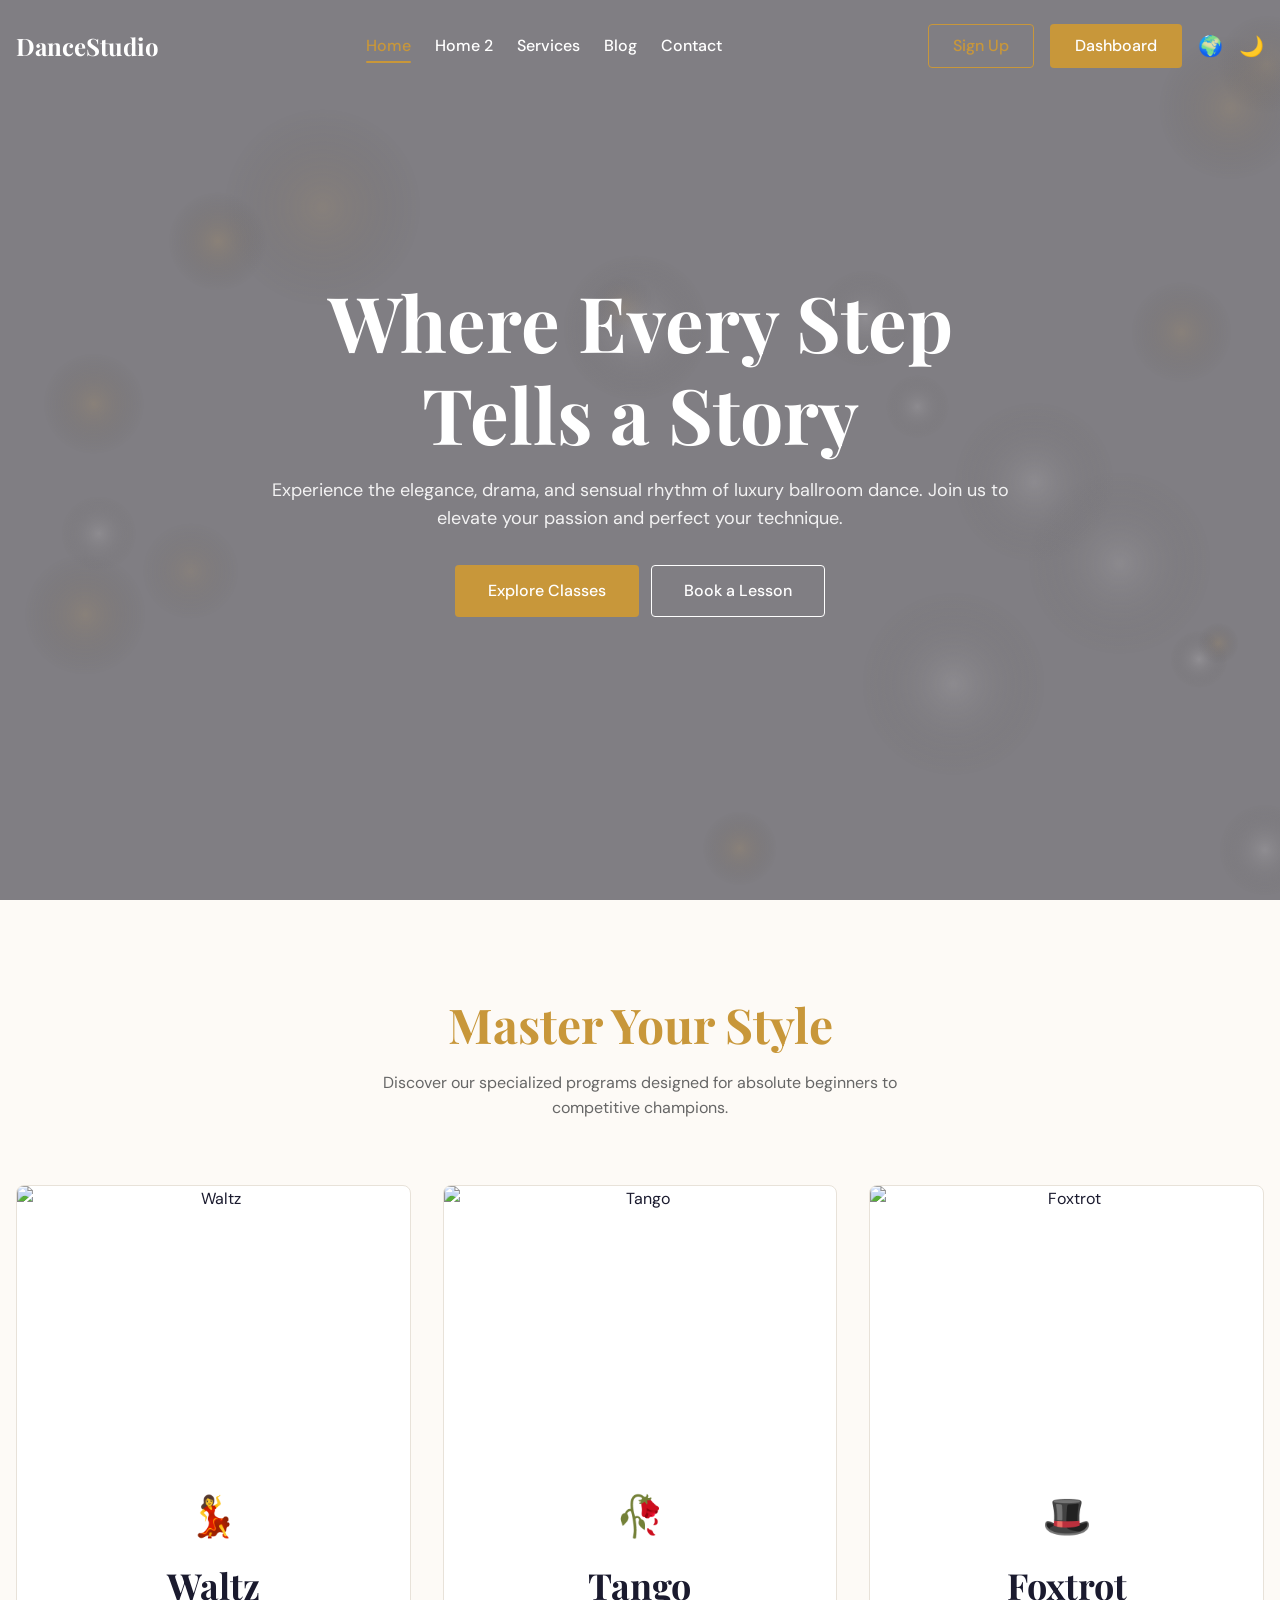
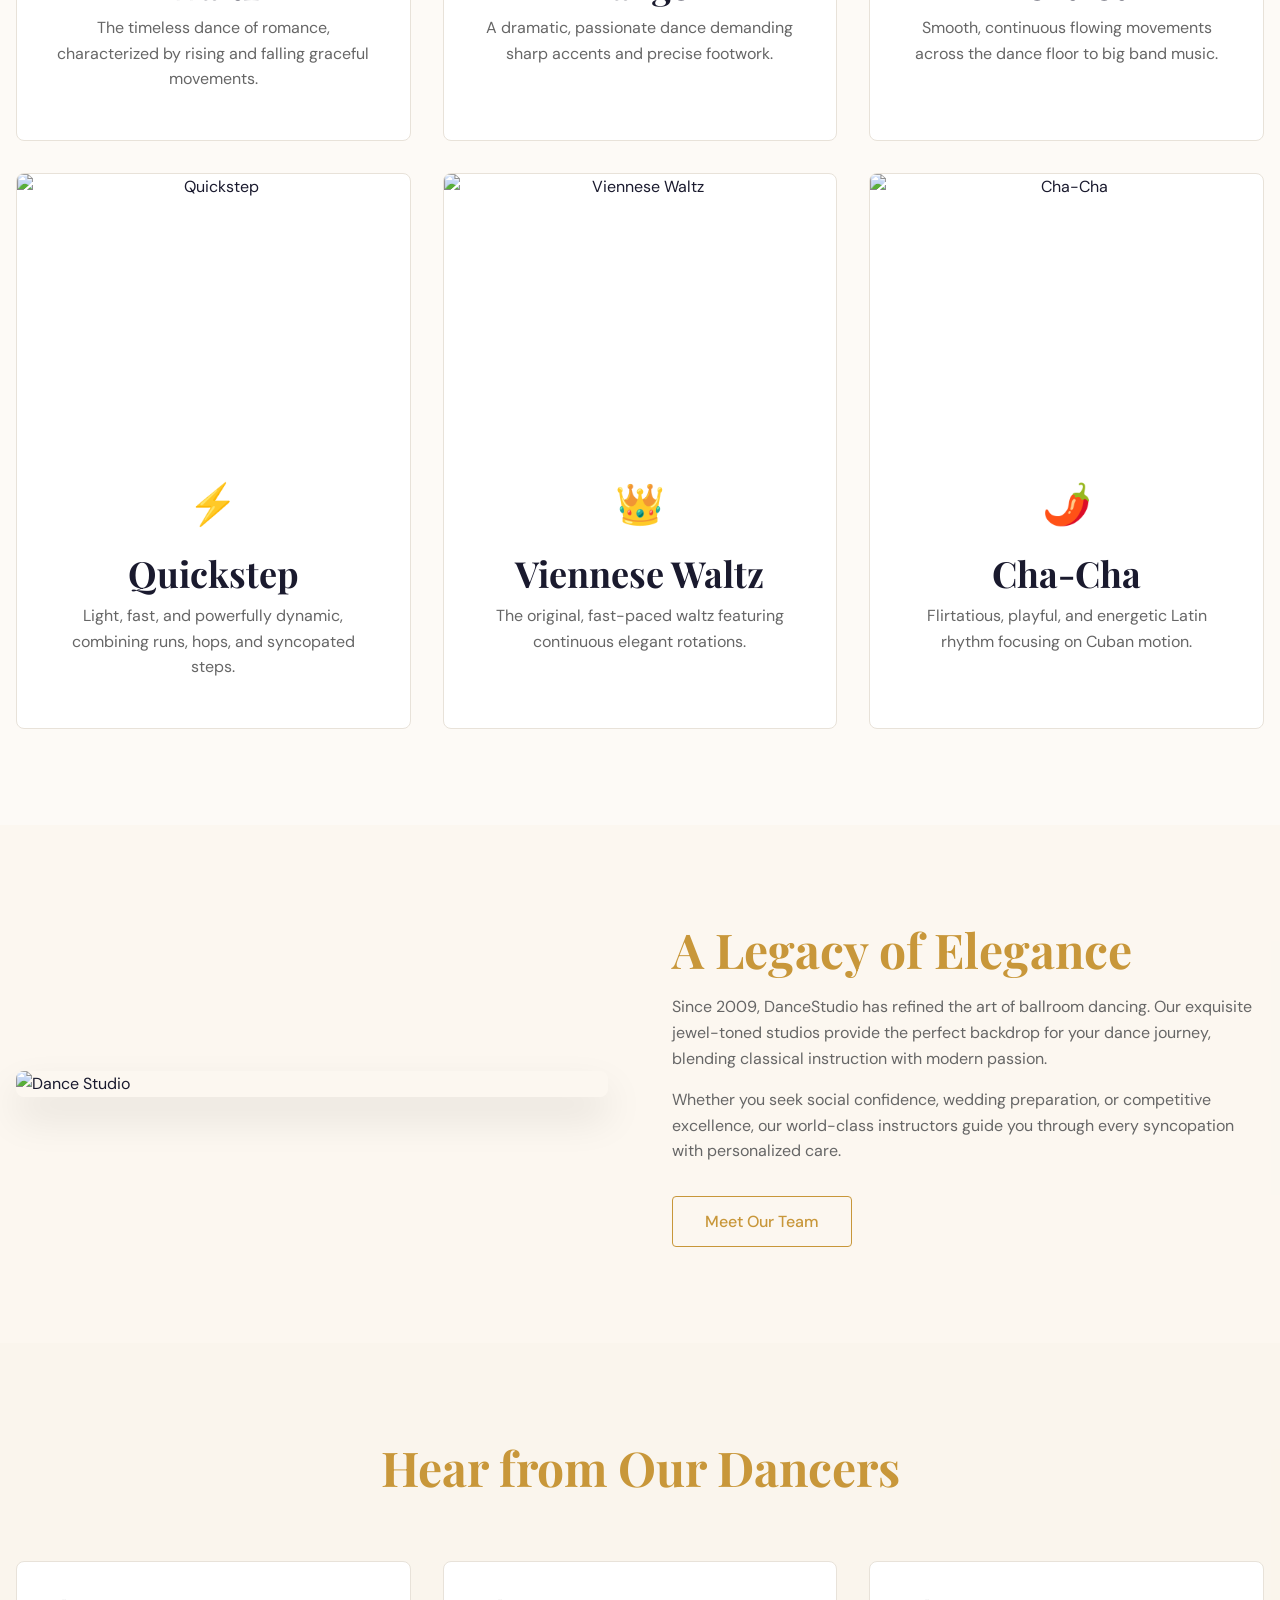
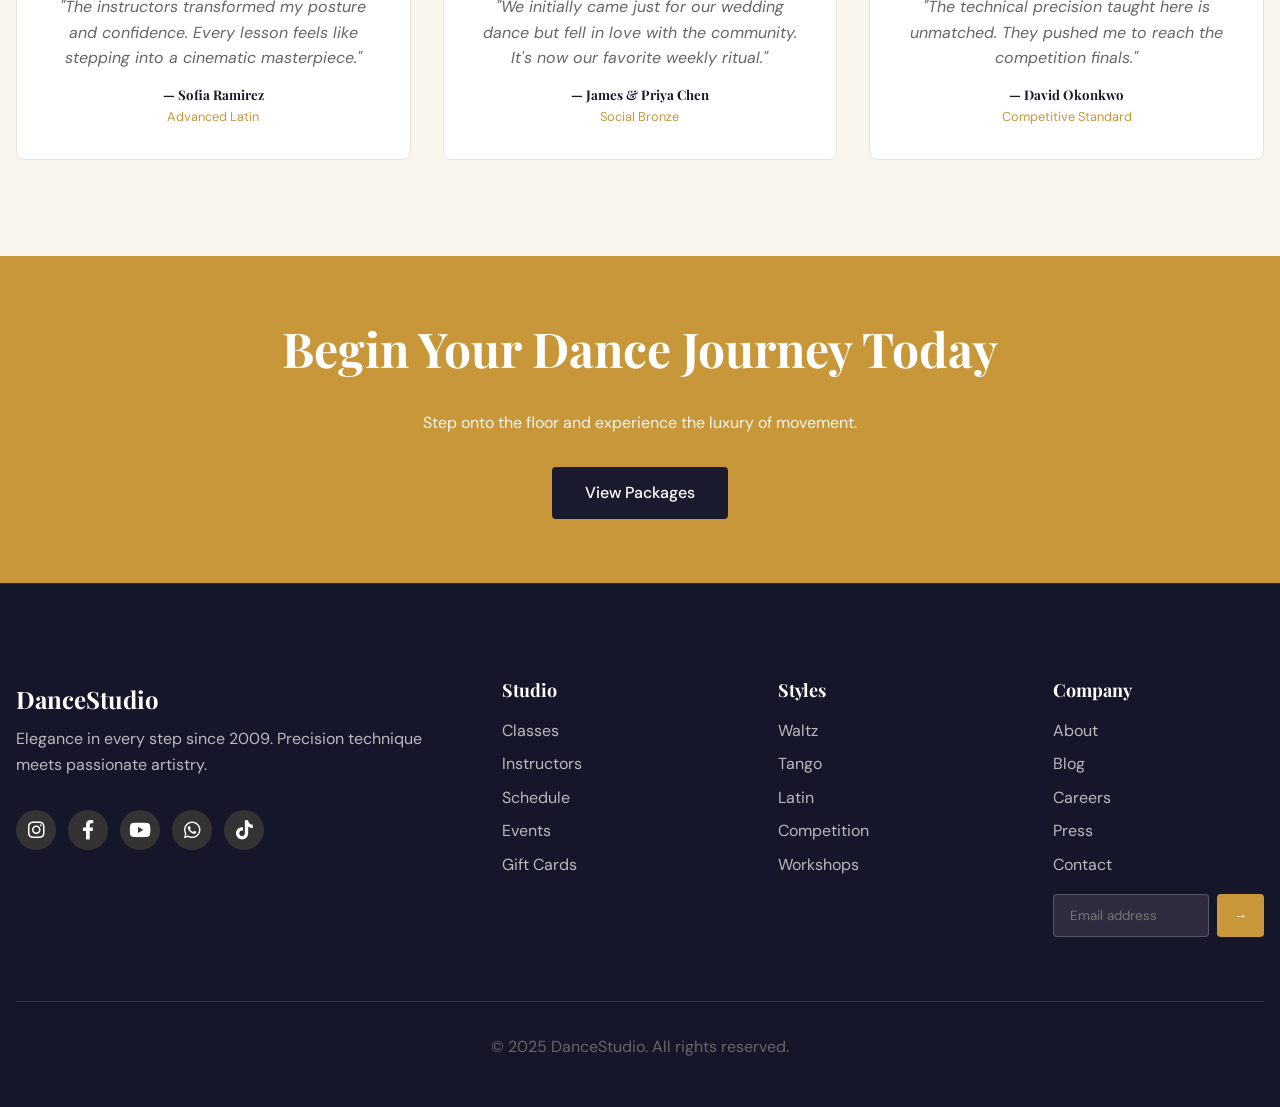
==== commit 808d059e: "second set corrections" ====
--- a/index.html
+++ b/index.html
@@ -5,11 +5,13 @@
   <meta charset="UTF-8">
   <meta name="viewport" content="width=device-width, initial-scale=1.0">
   <title>DanceStudio | Home</title>
+  <link rel="icon" type="image/svg+xml" href="assets/images/favicon.svg">
   <meta name="description" content="Luxury ballroom dance academy. Elegance in every step since 2009.">
   <link
     href="https://fonts.googleapis.com/css2?family=Playfair+Display:ital,wght@0,400;0,700;1,400&family=DM+Sans:wght@300;400;500;600&display=swap"
     rel="stylesheet">
   <link rel="stylesheet" href="assets/css/style.css">
+  <link rel="stylesheet" href="https://cdnjs.cloudflare.com/ajax/libs/font-awesome/6.0.0/css/all.min.css">
   <link rel="stylesheet" href="assets/css/rtl.css">
 </head>
 
@@ -20,17 +22,19 @@
   <nav class="nav-drawer">
     <button class="drawer-close" aria-label="Close menu">&times;</button>
     <div class="drawer-links">
-      <a href="index.html">Home</a>
+      <a href="index.html" class="active">Home</a>
       <a href="home2.html">Home 2</a>
       <a href="services.html">Services</a>
       <a href="blog.html">Blog</a>
       <a href="contact.html">Contact</a>
-      <a href="dashboard.html">Dashboard</a>
     </div>
     <div class="drawer-actions">
-      <button class="btn-icon rtl-toggle" aria-label="Toggle RTL">🌍</button>
-      <button class="btn-icon theme-toggle" aria-label="Toggle dark mode">🌙</button>
-      <a href="login.html" class="btn btn-primary" style="padding: 8px 16px; font-size: 0.9rem;">Login</a>
+      <div class="drawer-toggles">
+        <button class="btn-icon rtl-toggle" aria-label="Toggle RTL" title="Toggle RTL">🌍</button>
+        <button class="btn-icon theme-toggle" aria-label="Toggle dark mode" title="Toggle Theme">🌙</button>
+      </div>
+      <a href="login.html" class="btn btn-outline" style="padding: 8px 24px;">Sign Up</a>
+      <a href="dashboard.html" class="btn btn-primary" style="padding: 8px 24px;">Dashboard</a>
     </div>
   </nav>
 
@@ -39,17 +43,17 @@
     <div class="container">
       <a href="index.html" class="logo">DanceStudio</a>
       <div class="nav-links">
-        <a href="index.html">Home</a>
+        <a href="index.html" class="active">Home</a>
         <a href="home2.html">Home 2</a>
         <a href="services.html">Services</a>
         <a href="blog.html">Blog</a>
         <a href="contact.html">Contact</a>
-        <a href="dashboard.html">Dashboard</a>
       </div>
       <div class="nav-actions">
+        <a href="login.html" class="btn btn-outline" style="padding: 8px 24px;">Sign Up</a>
+        <a href="dashboard.html" class="btn btn-primary" style="padding: 8px 24px;">Dashboard</a>
         <button class="btn-icon rtl-toggle" aria-label="Toggle RTL" title="Toggle RTL">🌍</button>
         <button class="btn-icon theme-toggle" aria-label="Toggle dark mode" title="Toggle Theme">🌙</button>
-        <a href="login.html" class="btn btn-outline" style="padding: 8px 24px;">Login</a>
       </div>
       <button class="hamburger" aria-label="Open menu">☰</button>
     </div>
@@ -238,11 +242,11 @@
           <a href="index.html" class="footer-logo">DanceStudio</a>
           <p class="footer-desc">Elegance in every step since 2009. Precision technique meets passionate artistry.</p>
           <div class="social-icons">
-            <a href="#" class="social-icon instagram" aria-label="Instagram">IG</a>
-            <a href="#" class="social-icon facebook" aria-label="Facebook">FB</a>
-            <a href="#" class="social-icon youtube" aria-label="YouTube">YT</a>
-            <a href="#" class="social-icon whatsapp" aria-label="WhatsApp">WA</a>
-            <a href="#" class="social-icon tiktok" aria-label="TikTok">TT</a>
+            <a href="#" class="social-icon instagram" aria-label="Instagram"><i class="fab fa-instagram"></i></a>
+            <a href="#" class="social-icon facebook" aria-label="Facebook"><i class="fab fa-facebook-f"></i></a>
+            <a href="#" class="social-icon youtube" aria-label="YouTube"><i class="fab fa-youtube"></i></a>
+            <a href="#" class="social-icon whatsapp" aria-label="WhatsApp"><i class="fab fa-whatsapp"></i></a>
+            <a href="#" class="social-icon tiktok" aria-label="TikTok"><i class="fab fa-tiktok"></i></a>
           </div>
         </div>
         <div>
--- a/assets/css/style.css
+++ b/assets/css/style.css
@@ -112,6 +112,12 @@
 .mb-6 { margin-bottom: var(--spacing-6); }
 .mb-8 { margin-bottom: var(--spacing-8); }
 
+.mt-2 { margin-top: var(--spacing-2); }
+.mt-4 { margin-top: var(--spacing-4); }
+.mt-6 { margin-top: var(--spacing-6); }
+.mt-8 { margin-top: var(--spacing-8); }
+.mt-12 { margin-top: var(--spacing-9); }
+
 .section-padding {
   padding: var(--spacing-9) 0;
 }
@@ -188,8 +194,21 @@
   color: var(--text-color);
 }
 
-.nav-links a:hover {
+.nav-links a:hover,
+.nav-links a.active,
+.drawer-links a.active {
   color: var(--primary);
+}
+
+.nav-links a.active::after {
+  content: '';
+  position: absolute;
+  left: 0;
+  bottom: -4px;
+  width: 100%;
+  height: 2px;
+  background: var(--primary);
+  border-radius: 2px;
 }
 
 .nav-actions {
@@ -603,7 +622,7 @@
 /* 15. Home 2 sections */
 .gallery-strip {
   display: grid;
-  grid-template-columns: repeat(6, 1fr);
+  grid-template-columns: repeat(3, 1fr);
   gap: var(--spacing-2);
 }
 
@@ -917,8 +936,8 @@
 
 .dashboard-sidebar {
   width: 250px;
-  background: var(--surface-dark);
-  color: #fff;
+  background: var(--surface-color);
+  color: var(--text-color);
   display: flex;
   flex-direction: column;
   position: fixed;
@@ -927,13 +946,14 @@
   top: 0;
   padding: var(--spacing-6) 0;
   z-index: 100;
+  border-right: 1px solid var(--border-color);
 }
 
 .dashboard-logo {
   font-family: var(--font-display);
   font-size: 1.5rem;
   font-weight: 700;
-  color: #fff;
+  color: var(--text-color);
   padding: 0 var(--spacing-6);
   margin-bottom: var(--spacing-8);
 }
@@ -946,9 +966,10 @@
   display: flex;
   align-items: center;
   padding: 12px var(--spacing-6);
-  color: rgba(255, 255, 255, 0.7);
+  color: var(--text-color);
   transition: all 0.3s ease;
   cursor: pointer;
+  opacity: 0.8;
 }
 
 .sidebar-link i {
@@ -958,7 +979,8 @@
 
 .sidebar-link:hover,
 .sidebar-link.active {
-  color: #fff;
+  color: var(--primary);
+  opacity: 1;
   background: rgba(200, 151, 58, 0.1);
   border-left: 3px solid var(--primary);
 }
@@ -981,6 +1003,10 @@
   position: sticky;
   top: 0;
   z-index: 90;
+}
+
+.dashboard-header .hamburger {
+  color: var(--text-color);
 }
 
 .user-profile {
@@ -1196,6 +1222,11 @@
   background: var(--primary);
   width: 0;
   transition: width 0.5s ease;
+}
+
+.competition-grid {
+  grid-template-columns: repeat(2, 1fr) !important;
+  gap: 32px;
 }
 
 .event-filters {
@@ -1241,7 +1272,6 @@
 /* 23. Responsive — 1440 / 1024 / 768 / 360 */
 @media (max-width: 1440px) {
   .grid { grid-template-columns: repeat(3, 1fr); }
-  .gallery-strip { grid-template-columns: repeat(4, 1fr); }
 }
 
 @media (max-width: 1024px) {
@@ -1249,6 +1279,19 @@
   .footer-grid { grid-template-columns: 1fr 1fr; }
   .gallery-strip { grid-template-columns: repeat(3, 1fr); }
   h1 { font-size: 3.5rem; }
+  
+  .navbar .container {
+    padding: 0 var(--spacing-6);
+    gap: var(--spacing-6);
+  }
+  .nav-links {
+    flex: 1;
+    justify-content: center;
+    gap: var(--spacing-4);
+  }
+  .nav-actions {
+    gap: var(--spacing-3);
+  }
 }
 
 @media (max-width: 768px) {
@@ -1294,19 +1337,19 @@
   .nav-drawer {
     position: fixed;
     top: 0;
-    right: -100%;
+    left: -100%;
     width: 280px;
     height: 100vh;
     background: var(--surface-color);
-    box-shadow: -5px 0 15px rgba(0,0,0,0.1);
+    box-shadow: 5px 0 15px rgba(0,0,0,0.1);
     z-index: 1001;
-    transition: right 0.3s ease;
+    transition: left 0.3s ease;
     padding: var(--spacing-6);
     display: flex;
     flex-direction: column;
   }
   .nav-drawer.open {
-    right: 0;
+    left: 0;
   }
   .drawer-close {
     align-self: flex-end;
@@ -1329,8 +1372,22 @@
   .drawer-actions {
     margin-top: auto;
     display: flex;
+    flex-direction: column;
     gap: var(--spacing-4);
-    align-items: center;
+    align-items: stretch;
+  }
+  .drawer-actions .btn {
+    width: 100%;
+    justify-content: center;
+    white-space: nowrap;
+  }
+  .drawer-actions .btn-icon {
+    width: fit-content;
+  }
+  .drawer-toggles {
+    display: flex;
+    gap: var(--spacing-4);
+    margin-bottom: var(--spacing-2);
   }
   .drawer-overlay {
     position: fixed;
@@ -1381,12 +1438,30 @@
     padding: var(--spacing-4);
   }
 
-  .testimonials-grid .card:nth-child(3), 
-  .instructors-grid .card:nth-child(3), 
-  .pricing-grid .card:nth-child(3) {
-    grid-column: auto;
+  .testimonials-grid, .instructors-grid, .pricing-grid, .competition-grid {
+    grid-template-columns: 1fr !important;
+    gap: var(--spacing-4);
+  }
+  .testimonials-grid .card, .instructors-grid .card, .pricing-grid .card, .competition-grid .card {
+    grid-column: auto !important;
     max-width: 100%;
   }
+}
+
+[data-theme="dark"] .dashboard-sidebar {
+  background: var(--surface-dark);
+  color: #fff;
+  border-right-color: var(--border-dark);
+}
+
+[data-theme="dark"] .dashboard-logo,
+[data-theme="dark"] .sidebar-link {
+  color: #fff;
+}
+
+[data-theme="dark"] .sidebar-link:hover,
+[data-theme="dark"] .sidebar-link.active {
+  color: var(--primary);
 }
 
 @media (max-width: 360px) {
--- a/assets/css/rtl.css
+++ b/assets/css/rtl.css
@@ -135,13 +135,14 @@
     transform: translateX(0);
   }
   [dir="rtl"] .nav-drawer {
+    left: -100%;
     right: auto;
-    left: -100%;
+    transition: left 0.3s ease;
   }
   [dir="rtl"] .nav-drawer.open {
     left: 0;
   }
   [dir="rtl"] .drawer-close {
-    align-self: flex-start;
+    align-self: flex-end;
   }
 }
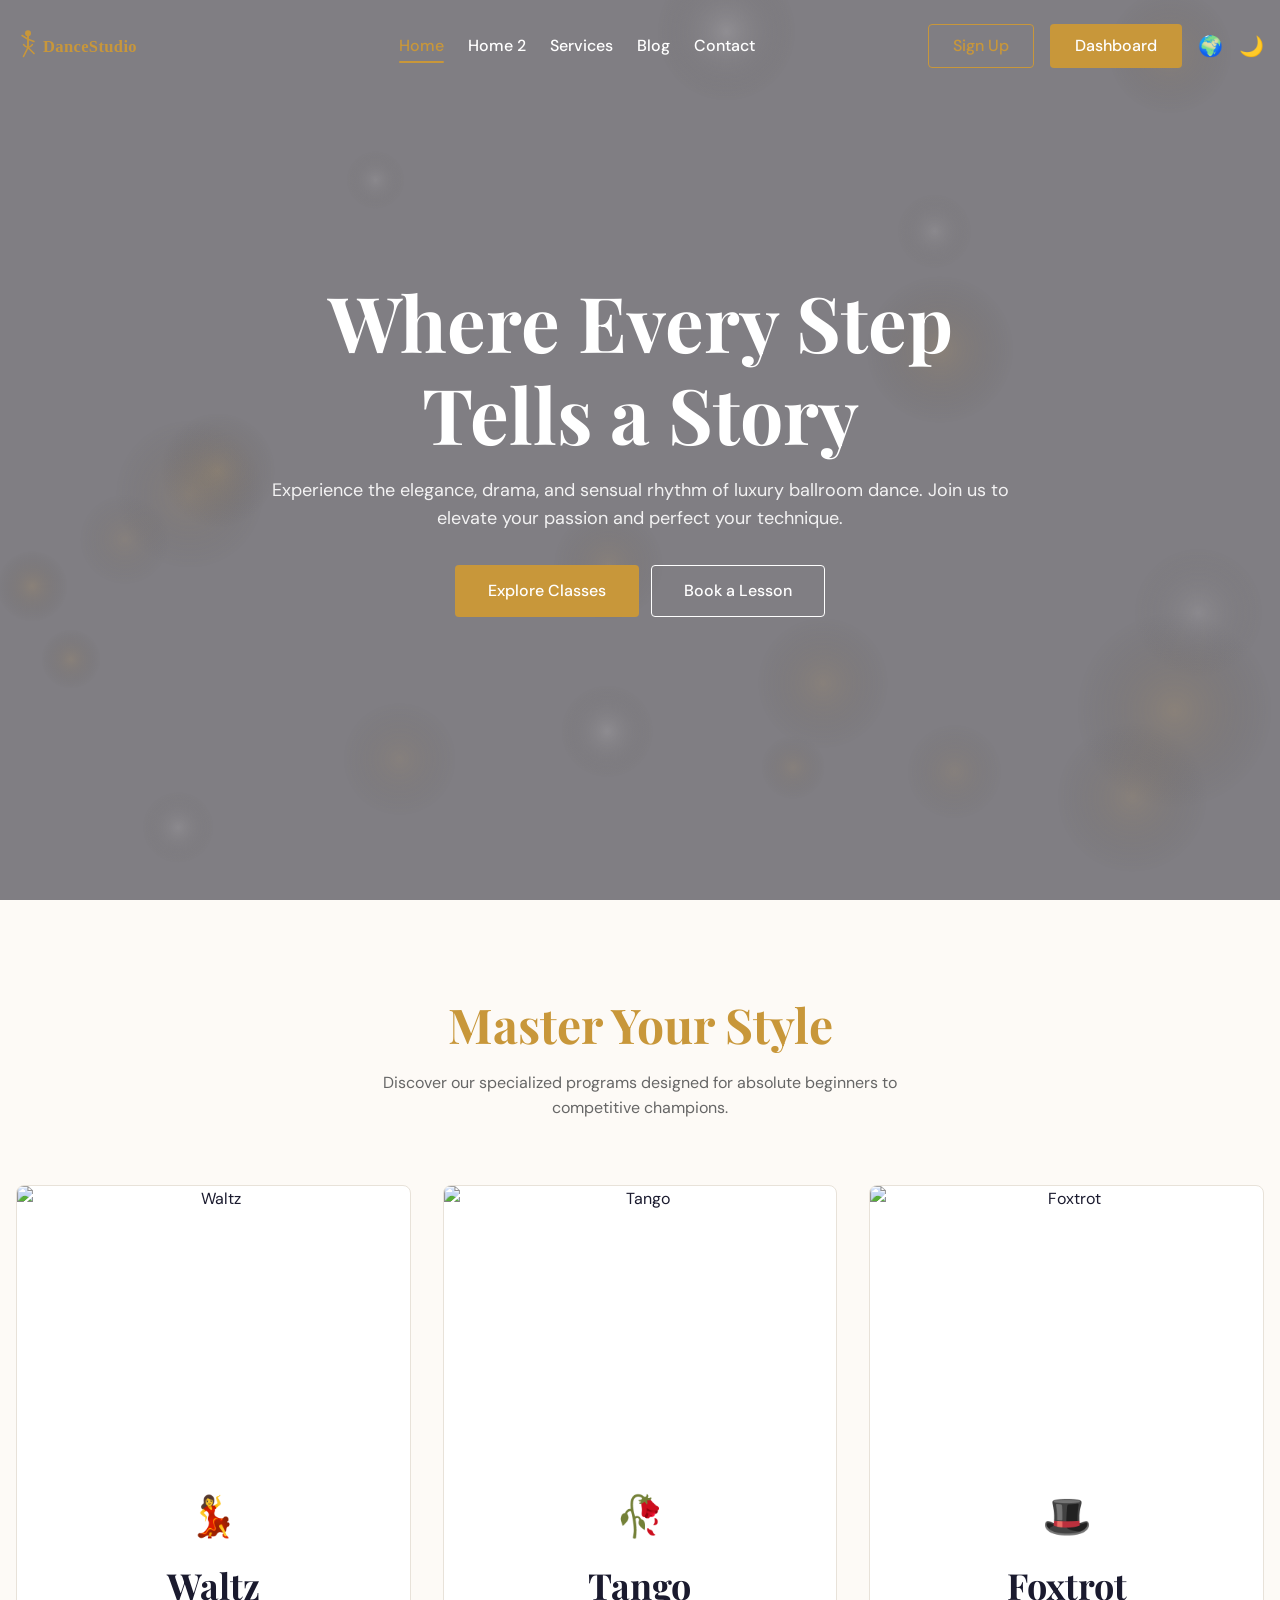
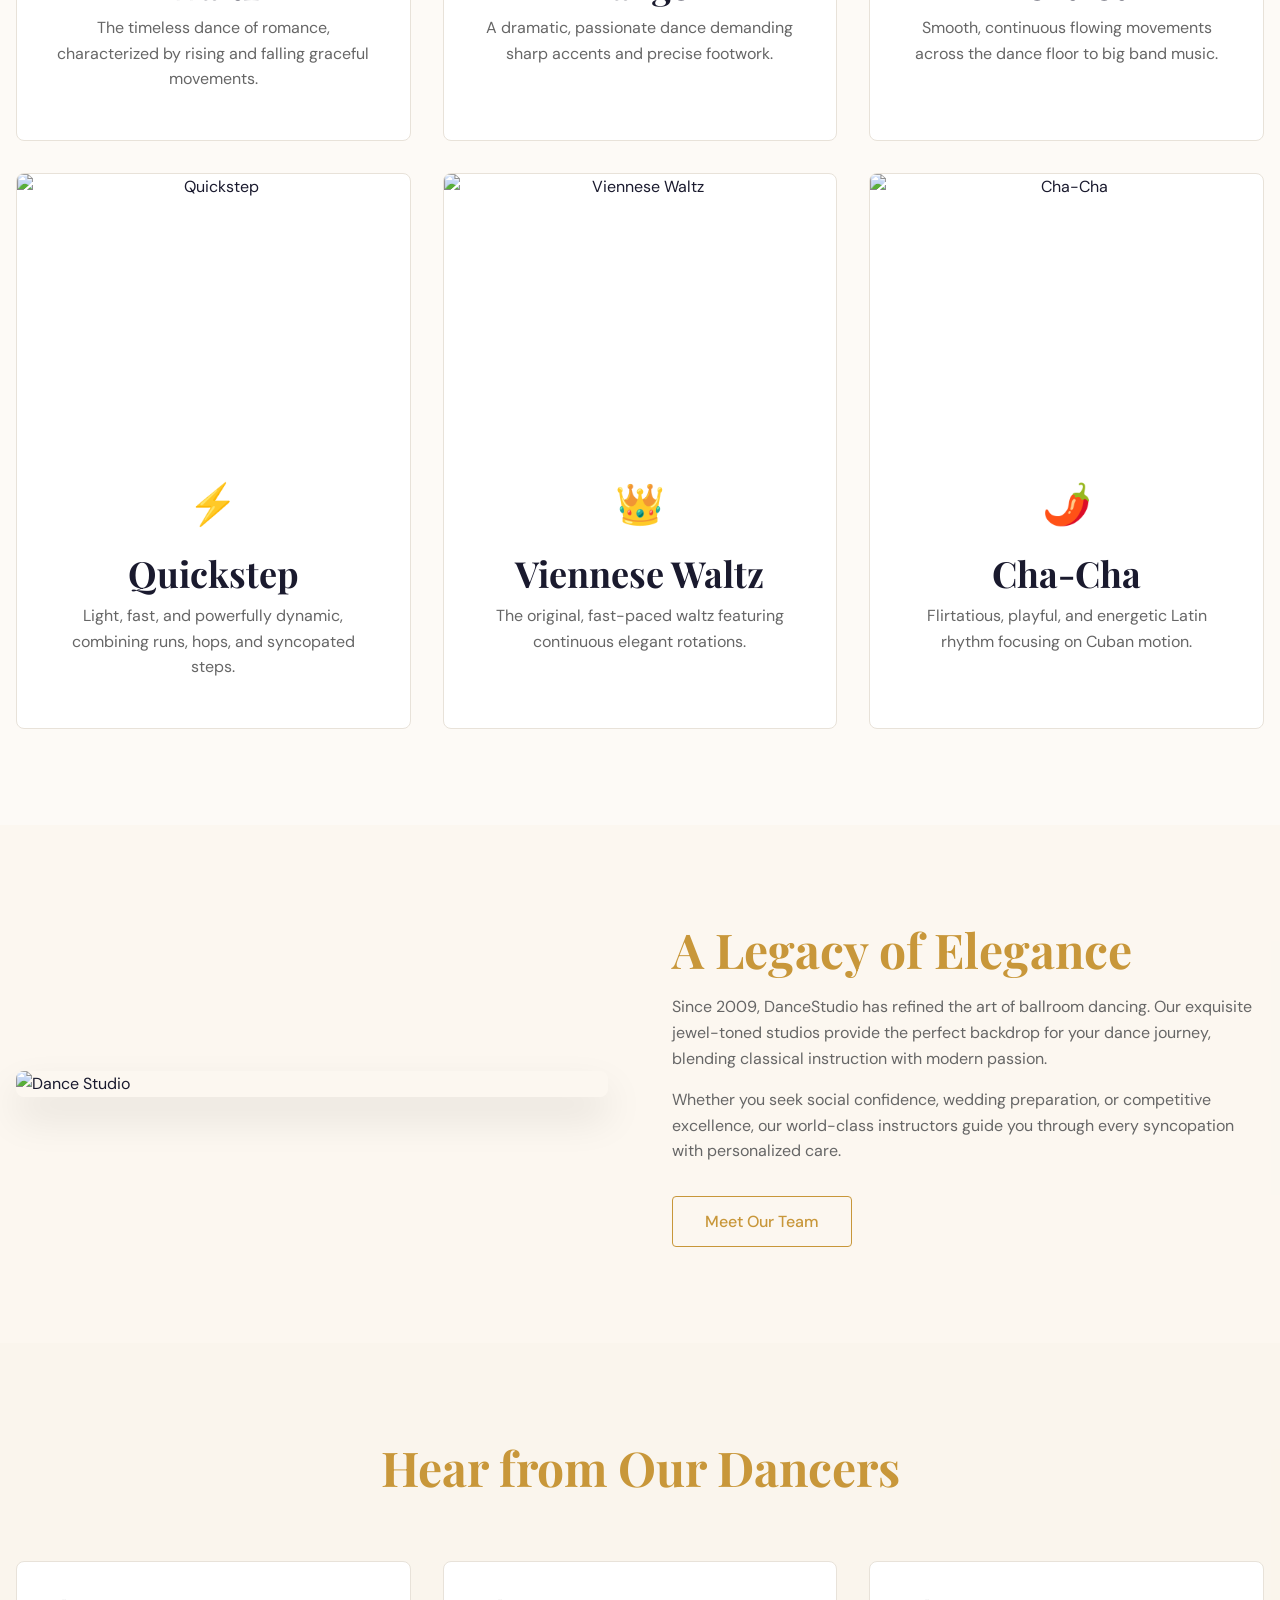
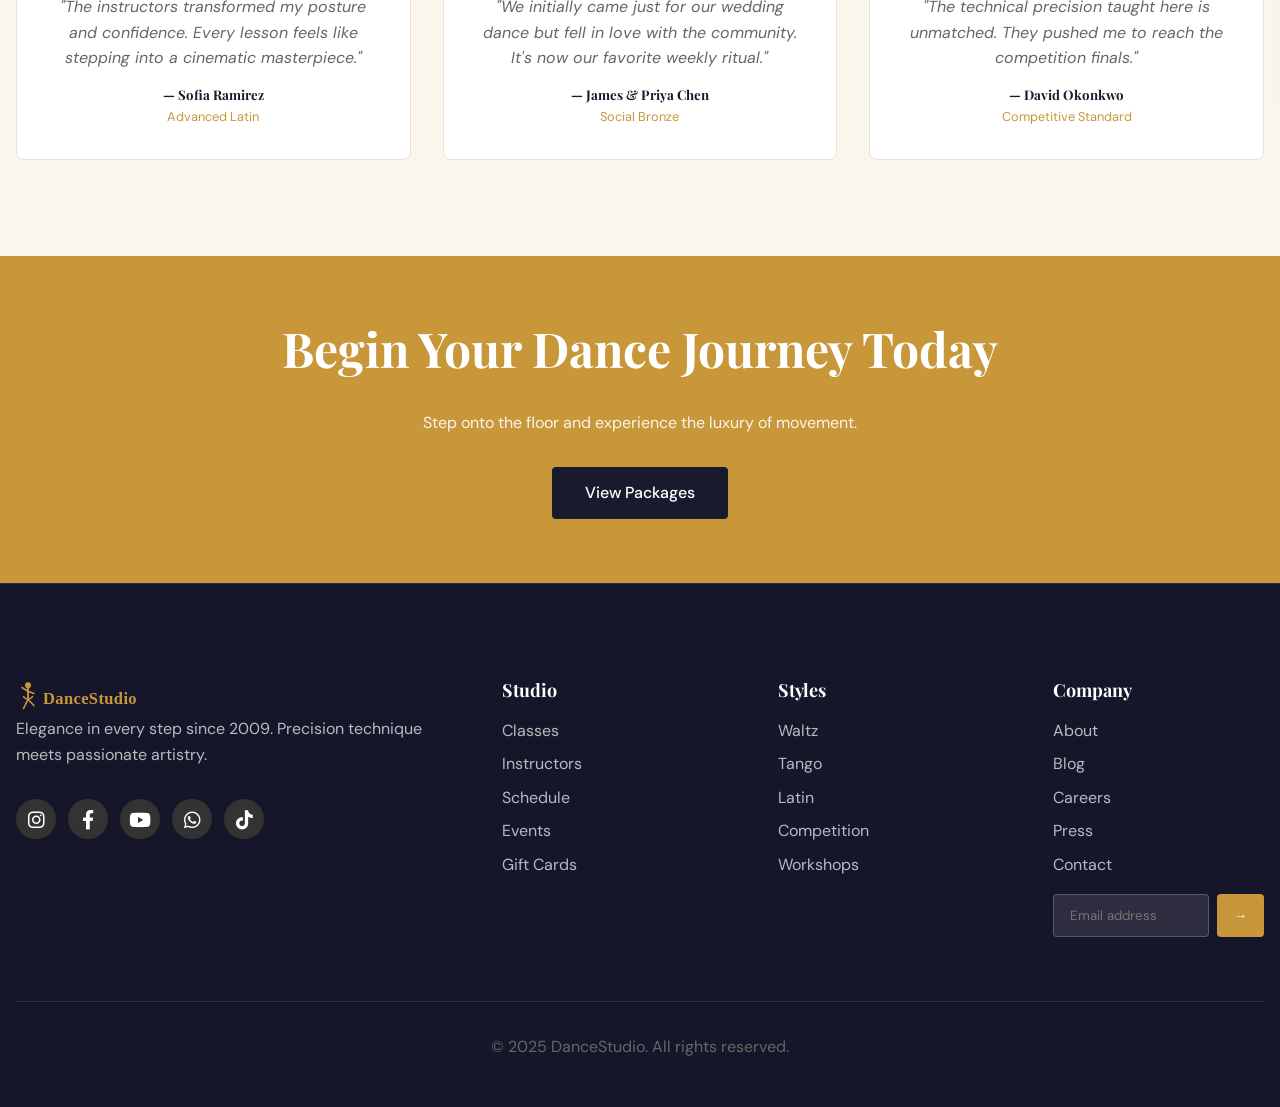
==== commit be5cd296: "back to top" ====
--- a/index.html
+++ b/index.html
@@ -41,7 +41,9 @@
   <!-- Main Nav -->
   <nav class="navbar">
     <div class="container">
-      <a href="index.html" class="logo">DanceStudio</a>
+      <a href="index.html" class="logo">
+        <img src="assets/images/logo.svg" alt="DanceStudio" style="height: 36px; width: auto;">
+      </a>
       <div class="nav-links">
         <a href="index.html" class="active">Home</a>
         <a href="home2.html">Home 2</a>
@@ -239,7 +241,9 @@
     <div class="container">
       <div class="footer-grid fade-in-up">
         <div style="text-align: inherit;">
-          <a href="index.html" class="footer-logo">DanceStudio</a>
+          <a href="index.html" class="logo">
+            <img src="assets/images/logo.svg" alt="DanceStudio" style="height: 36px; width: auto;">
+          </a>
           <p class="footer-desc">Elegance in every step since 2009. Precision technique meets passionate artistry.</p>
           <div class="social-icons">
             <a href="#" class="social-icon instagram" aria-label="Instagram"><i class="fab fa-instagram"></i></a>
@@ -290,6 +294,7 @@
     </div>
   </footer>
 
+  <button class="back-to-top" aria-label="Back to top">↑</button>
   <script src="assets/js/main.js"></script>
 </body>
 
--- a/assets/css/style.css
+++ b/assets/css/style.css
@@ -1471,3 +1471,36 @@
   h1 { font-size: 2.5rem; }
   .hero { min-height: 500px; height: auto; padding: 100px 0; }
 }
+
+/* 24. Back to Top */
+.back-to-top {
+  position: fixed;
+  bottom: 24px;
+  right: 24px;
+  width: 48px;
+  height: 48px;
+  background: var(--primary);
+  color: #fff;
+  border-radius: 50%;
+  display: flex;
+  align-items: center;
+  justify-content: center;
+  box-shadow: 0 4px 12px rgba(0, 0, 0, 0.15);
+  cursor: pointer;
+  z-index: 1000;
+  opacity: 0;
+  visibility: hidden;
+  transition: all 0.3s ease;
+  border: none;
+  font-size: 1.2rem;
+}
+
+.back-to-top.visible {
+  opacity: 1;
+  visibility: visible;
+}
+
+.back-to-top:hover {
+  background: var(--secondary);
+  transform: translateY(-4px);
+}
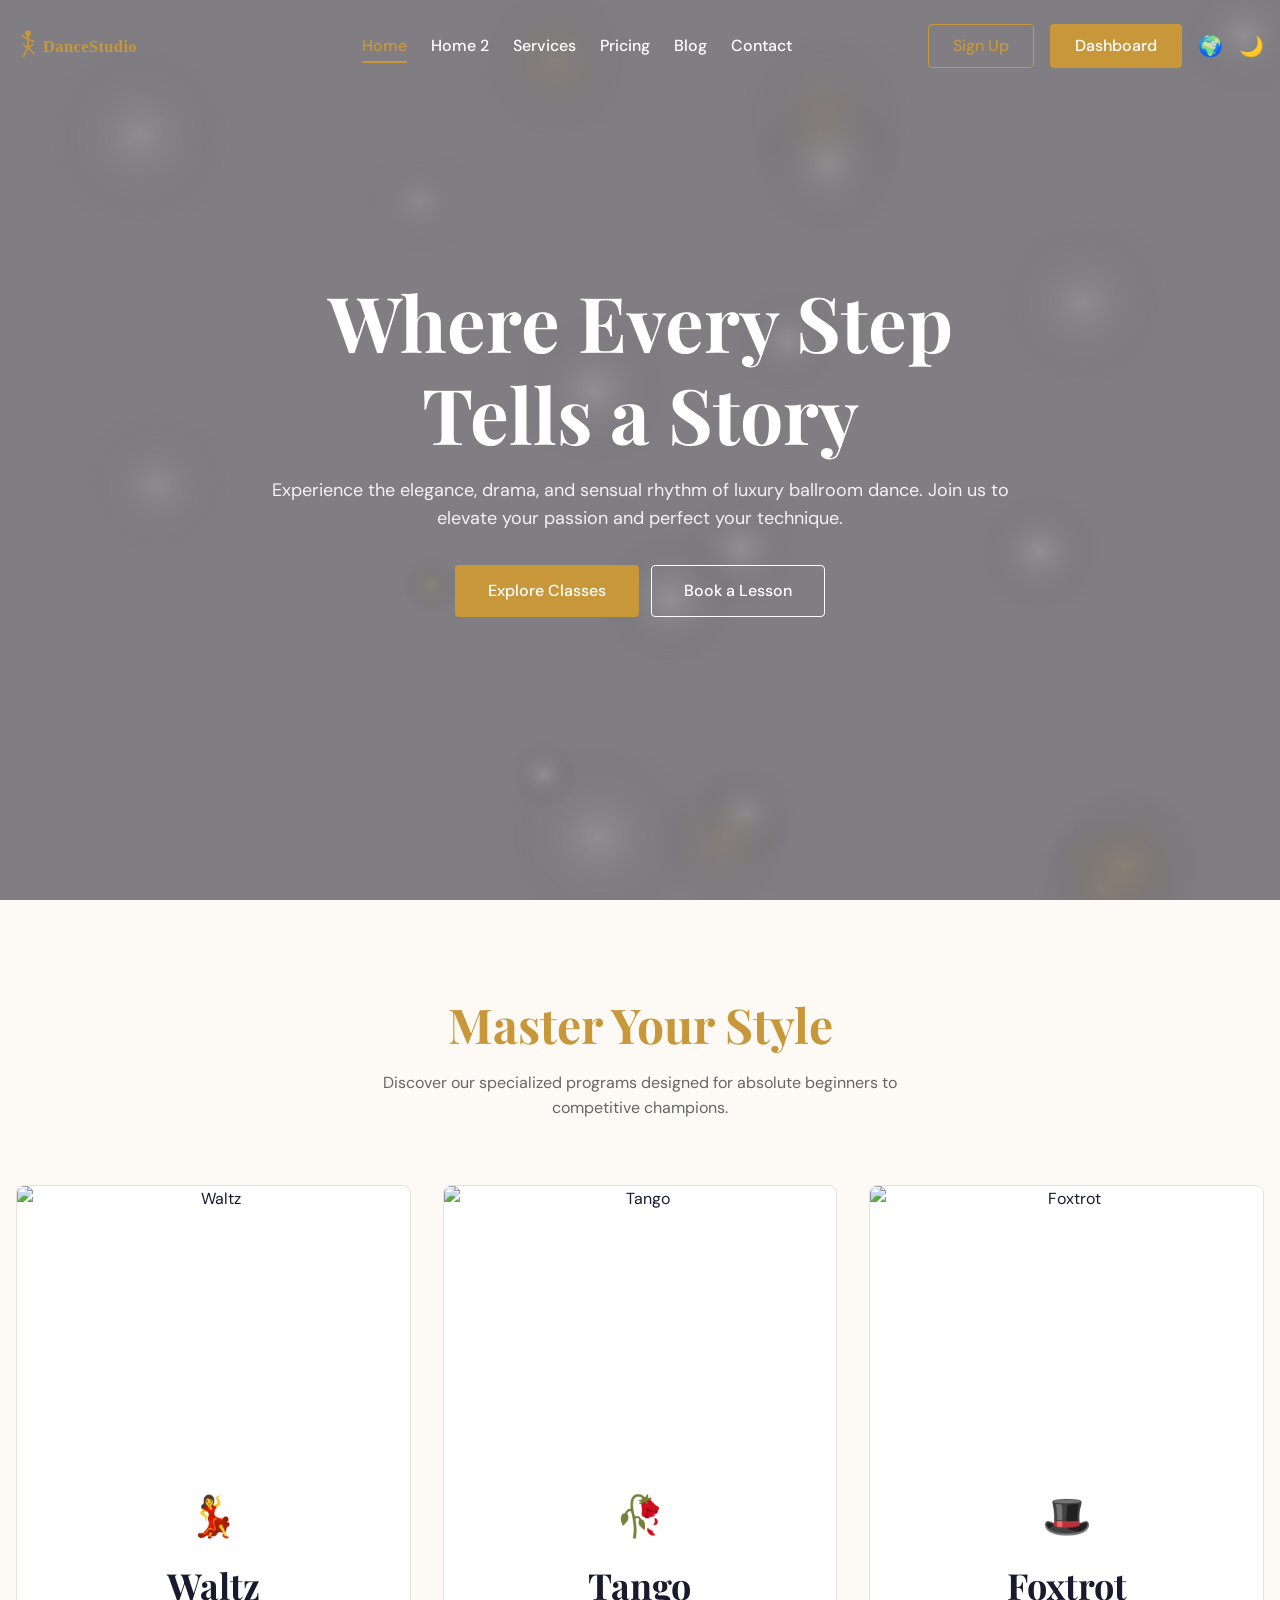
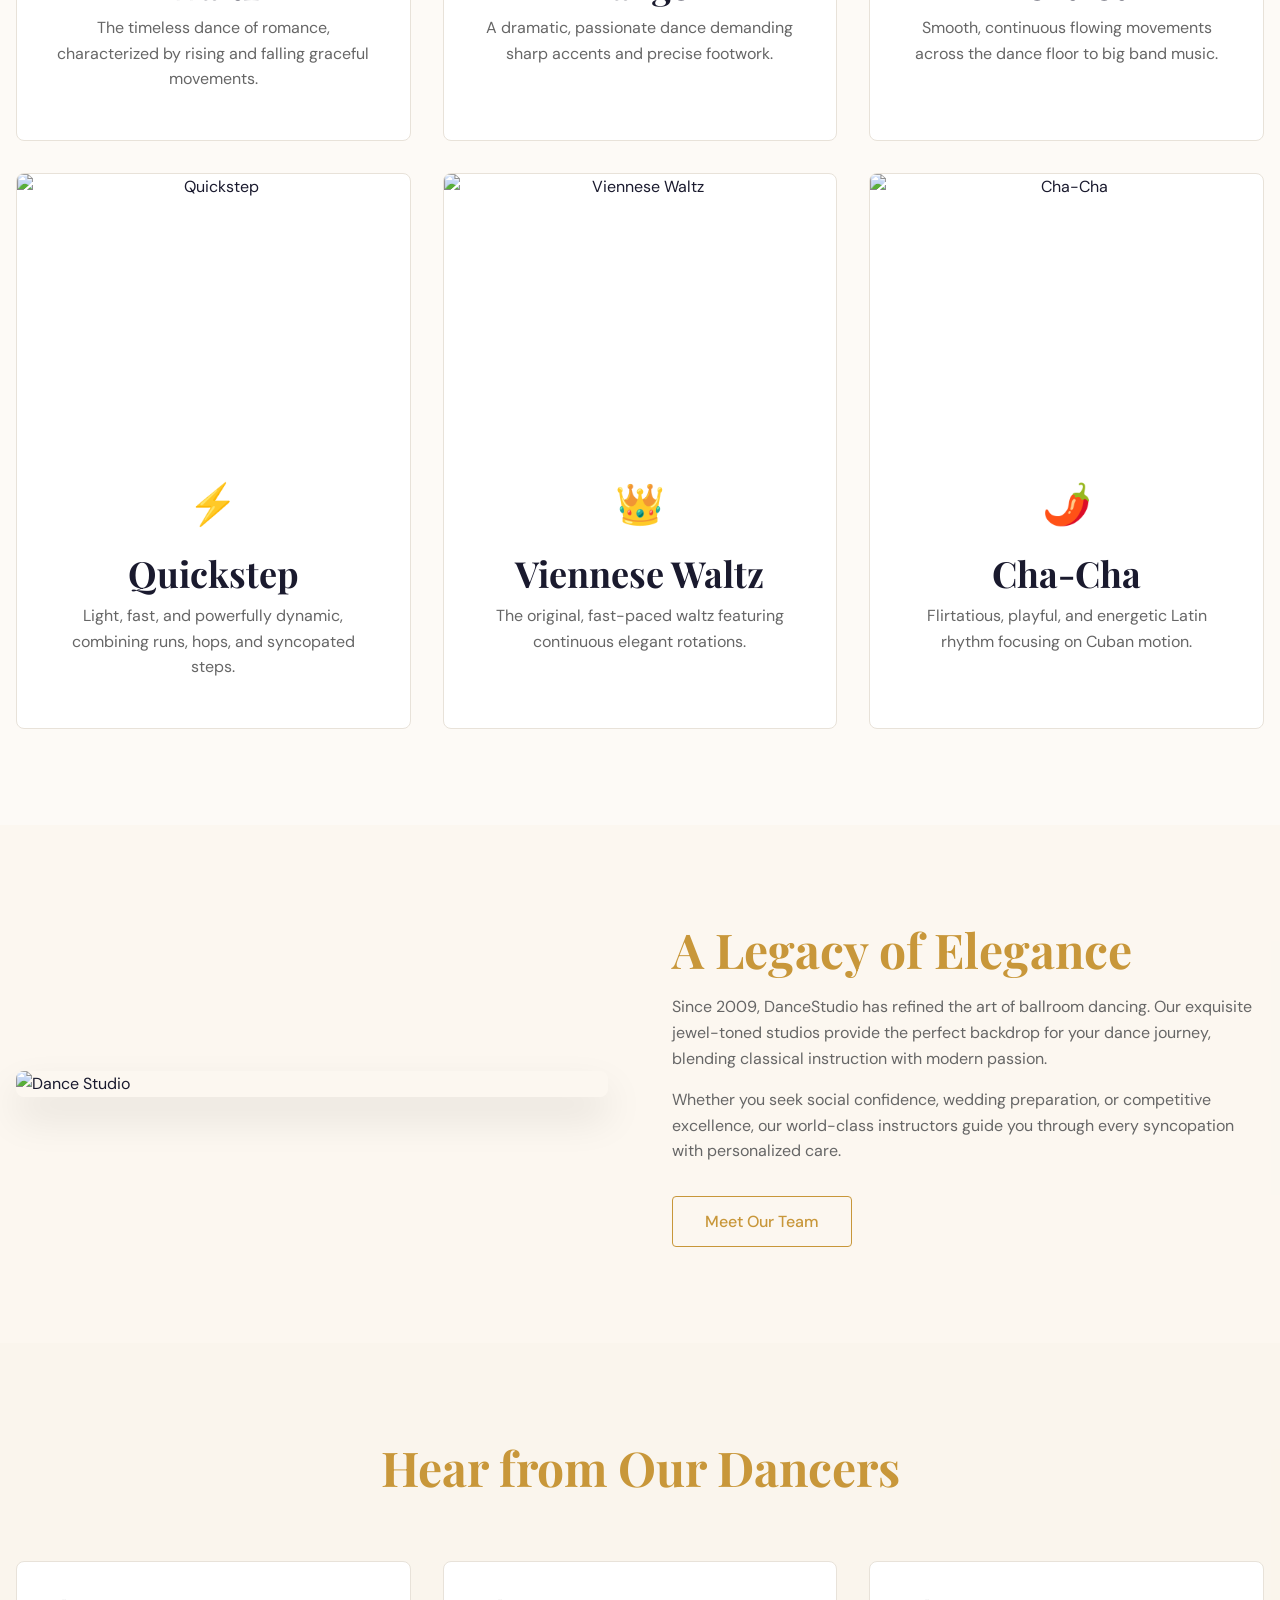
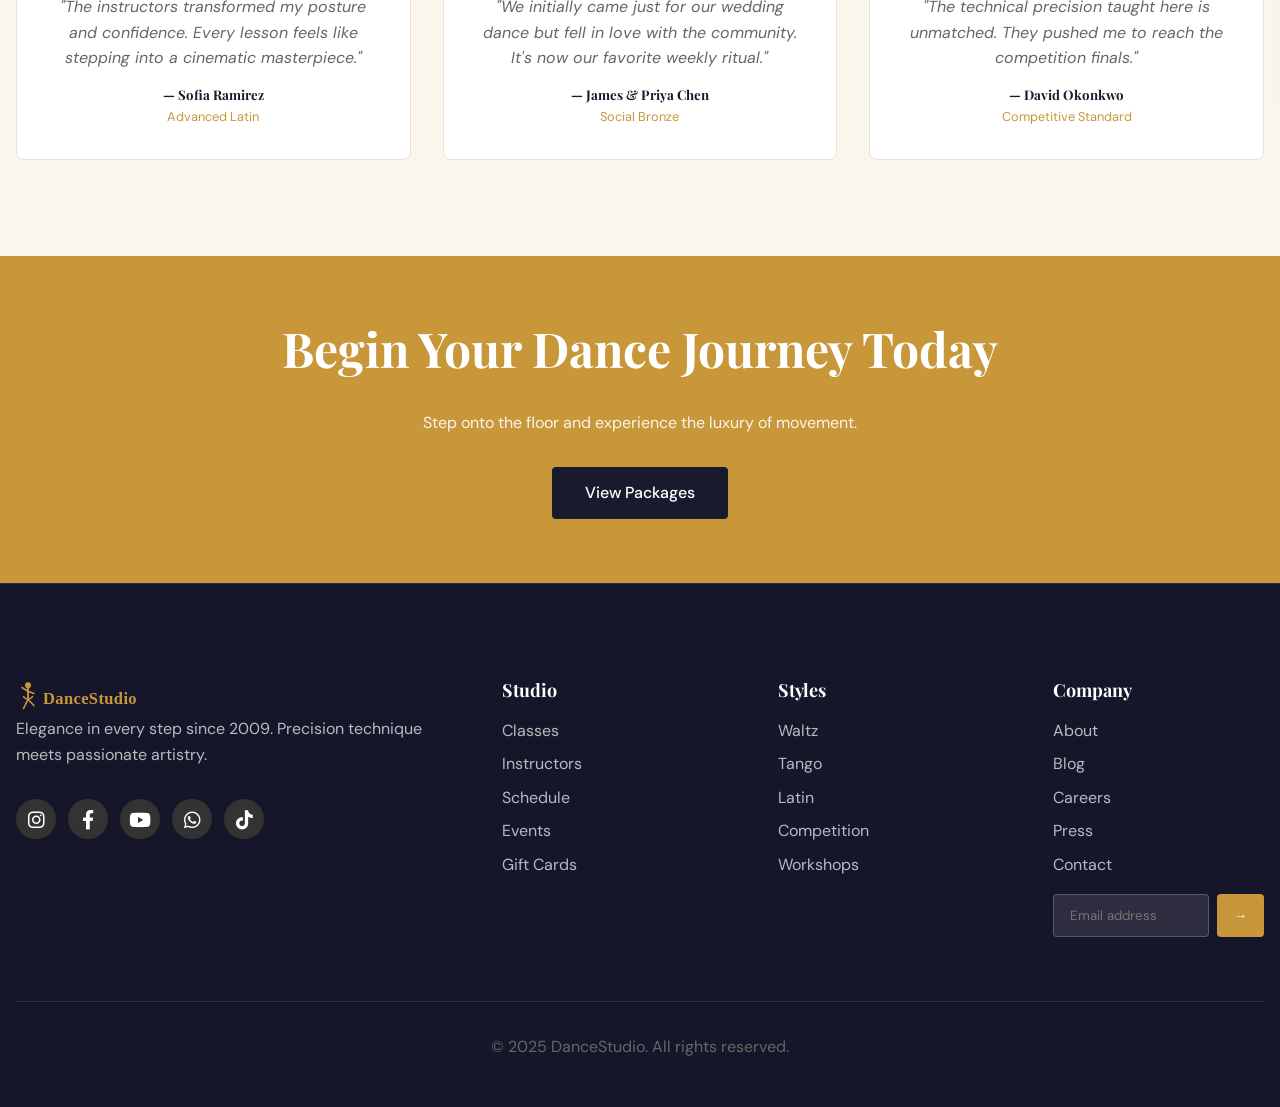
==== commit baedc219: "changes" ====
--- a/index.html
+++ b/index.html
@@ -25,6 +25,7 @@
       <a href="index.html" class="active">Home</a>
       <a href="home2.html">Home 2</a>
       <a href="services.html">Services</a>
+      <a href="pricing.html">Pricing</a>
       <a href="blog.html">Blog</a>
       <a href="contact.html">Contact</a>
     </div>
@@ -48,6 +49,7 @@
         <a href="index.html" class="active">Home</a>
         <a href="home2.html">Home 2</a>
         <a href="services.html">Services</a>
+        <a href="pricing.html">Pricing</a>
         <a href="blog.html">Blog</a>
         <a href="contact.html">Contact</a>
       </div>
--- a/assets/css/style.css
+++ b/assets/css/style.css
@@ -45,7 +45,9 @@
 }
 
 /* 2. Reset & Base */
-*, *::before, *::after {
+*,
+*::before,
+*::after {
   box-sizing: border-box;
   margin: 0;
   padding: 0;
@@ -80,16 +82,29 @@
 }
 
 /* 3. Typography */
-h1, h2, h3, h4, h5, h6 {
+h1,
+h2,
+h3,
+h4,
+h5,
+h6 {
   font-family: var(--font-display);
   font-weight: 700;
   line-height: 1.2;
   margin-bottom: var(--spacing-4);
 }
 
-h1 { font-size: clamp(2.5rem, 5vw, 4.5rem); }
-h2 { font-size: clamp(2rem, 4vw, 3rem); }
-h3 { font-size: clamp(1.5rem, 3vw, 2.25rem); }
+h1 {
+  font-size: clamp(2.5rem, 5vw, 4.5rem);
+}
+
+h2 {
+  font-size: clamp(2rem, 4vw, 3rem);
+}
+
+h3 {
+  font-size: clamp(1.5rem, 3vw, 2.25rem);
+}
 
 p {
   margin-bottom: var(--spacing-4);
@@ -104,19 +119,53 @@
   padding: 0 var(--spacing-4);
 }
 
-.text-center { text-align: center; }
-.text-primary { color: var(--primary); }
-.mb-1 { margin-bottom: var(--spacing-1); }
-.mb-2 { margin-bottom: var(--spacing-2); }
-.mb-4 { margin-bottom: var(--spacing-4); }
-.mb-6 { margin-bottom: var(--spacing-6); }
-.mb-8 { margin-bottom: var(--spacing-8); }
-
-.mt-2 { margin-top: var(--spacing-2); }
-.mt-4 { margin-top: var(--spacing-4); }
-.mt-6 { margin-top: var(--spacing-6); }
-.mt-8 { margin-top: var(--spacing-8); }
-.mt-12 { margin-top: var(--spacing-9); }
+.text-center {
+  text-align: center;
+}
+
+.text-primary {
+  color: var(--primary);
+}
+
+.mb-1 {
+  margin-bottom: var(--spacing-1);
+}
+
+.mb-2 {
+  margin-bottom: var(--spacing-2);
+}
+
+.mb-4 {
+  margin-bottom: var(--spacing-4);
+}
+
+.mb-6 {
+  margin-bottom: var(--spacing-6);
+}
+
+.mb-8 {
+  margin-bottom: var(--spacing-8);
+}
+
+.mt-2 {
+  margin-top: var(--spacing-2);
+}
+
+.mt-4 {
+  margin-top: var(--spacing-4);
+}
+
+.mt-6 {
+  margin-top: var(--spacing-6);
+}
+
+.mt-8 {
+  margin-top: var(--spacing-8);
+}
+
+.mt-12 {
+  margin-top: var(--spacing-9);
+}
 
 .section-padding {
   padding: var(--spacing-9) 0;
@@ -158,7 +207,8 @@
   justify-content: space-between;
 }
 
-.nav-drawer, .drawer-overlay {
+.nav-drawer,
+.drawer-overlay {
   display: none;
 }
 
@@ -215,14 +265,16 @@
   display: flex;
   align-items: center;
   gap: var(--spacing-4);
-  color: #fff; /* Default for transparent state */
+  color: #fff;
+  /* Default for transparent state */
 }
 
 .hamburger {
   display: none;
   background: none;
   border: none;
-  color: #fff; /* Default for hero overlay */
+  color: #fff;
+  /* Default for hero overlay */
   font-size: 1.5rem;
   cursor: pointer;
 }
@@ -555,7 +607,8 @@
   top: 0;
   left: 0;
   border: 0;
-  filter: hue-rotate(35deg) saturate(0.6) brightness(1.1); /* Gold tint approx */
+  filter: hue-rotate(35deg) saturate(0.6) brightness(1.1);
+  /* Gold tint approx */
 }
 
 [data-theme="dark"] .map-container iframe {
@@ -575,7 +628,10 @@
 }
 
 @media (prefers-reduced-motion: reduce) {
-  *, *::before, *::after {
+
+  *,
+  *::before,
+  *::after {
     animation-duration: 0.01ms !important;
     animation-iteration-count: 1 !important;
     transition-duration: 0.01ms !important;
@@ -604,7 +660,7 @@
 .about-img {
   width: 100%;
   border-radius: 8px;
-  box-shadow: 0 20px 40px rgba(0,0,0,0.1);
+  box-shadow: 0 20px 40px rgba(0, 0, 0, 0.1);
 }
 
 .cta-banner {
@@ -678,10 +734,10 @@
   text-align: center;
 }
 
-.event-card:hover {  
+.event-card:hover {
   transform: translateX(6px);
   border-color: var(--primary);
-  box-shadow: 0 10px 30px rgba(0,0,0,0.05);
+  box-shadow: 0 10px 30px rgba(0, 0, 0, 0.05);
 }
 
 .event-date {
@@ -851,7 +907,7 @@
   padding: var(--spacing-8);
   width: 100%;
   max-width: 480px;
-  box-shadow: 0 10px 30px rgba(0,0,0,0.05);
+  box-shadow: 0 10px 30px rgba(0, 0, 0, 0.05);
   text-align: center;
 }
 
@@ -910,8 +966,13 @@
   background: var(--border-color);
 }
 
-.auth-divider::before { margin-right: var(--spacing-3); }
-.auth-divider::after { margin-left: var(--spacing-3); }
+.auth-divider::before {
+  margin-right: var(--spacing-3);
+}
+
+.auth-divider::after {
+  margin-left: var(--spacing-3);
+}
 
 .password-input {
   position: relative;
@@ -1099,7 +1160,10 @@
 }
 
 @media (max-width: 1024px) {
-  .booking-grid, .packages-grid, .profile-grid {
+
+  .booking-grid,
+  .packages-grid,
+  .profile-grid {
     grid-template-columns: 1fr !important;
   }
 }
@@ -1245,7 +1309,8 @@
   transition: all 0.3s ease;
 }
 
-.filter-btn.active, .filter-btn:hover {
+.filter-btn.active,
+.filter-btn:hover {
   background: var(--primary);
   color: #fff;
   border-color: var(--primary);
@@ -1263,32 +1328,48 @@
 /* 22. Dark Mode — [data-theme="dark"] */
 /* Main tokens defined at top. Adjustments below */
 [data-theme="dark"] .form-control {
-  background: rgba(255,255,255,0.05);
-}
+  background: rgba(255, 255, 255, 0.05);
+}
+
 [data-theme="dark"] .btn-outline {
   border-color: var(--primary);
 }
 
 /* 23. Responsive — 1440 / 1024 / 768 / 360 */
 @media (max-width: 1440px) {
-  .grid { grid-template-columns: repeat(3, 1fr); }
+  .grid {
+    grid-template-columns: repeat(3, 1fr);
+  }
 }
 
 @media (max-width: 1024px) {
-  .grid { grid-template-columns: repeat(3, 1fr); }
-  .footer-grid { grid-template-columns: 1fr 1fr; }
-  .gallery-strip { grid-template-columns: repeat(3, 1fr); }
-  h1 { font-size: 3.5rem; }
-  
+  .grid {
+    grid-template-columns: repeat(3, 1fr);
+  }
+
+  .footer-grid {
+    grid-template-columns: 1fr 1fr;
+  }
+
+  .gallery-strip {
+    grid-template-columns: repeat(3, 1fr);
+  }
+
+  h1 {
+    font-size: 3.5rem;
+  }
+
   .navbar .container {
     padding: 0 var(--spacing-6);
     gap: var(--spacing-6);
   }
+
   .nav-links {
     flex: 1;
     justify-content: center;
     gap: var(--spacing-4);
   }
+
   .nav-actions {
     gap: var(--spacing-3);
   }
@@ -1299,40 +1380,63 @@
     transform: translateX(-100%);
     transition: transform 0.3s ease;
   }
+
   .dashboard-sidebar.open {
     transform: translateX(0);
   }
+
   .dashboard-main {
     margin-left: 0;
   }
-    .nav-links, .navbar .nav-actions {
+
+  .nav-links,
+  .navbar .nav-actions {
     display: none;
   }
+
   .dashboard-header .nav-actions {
     display: flex;
   }
+
   .hamburger {
     display: block;
   }
-  .grid { grid-template-columns: repeat(2, 1fr); }
-  .about-split, .contact-grid {
+
+  .grid {
+    grid-template-columns: repeat(2, 1fr);
+  }
+
+  .about-split,
+  .contact-grid {
     grid-template-columns: 1fr;
   }
-  .footer-grid { grid-template-columns: 1fr 1fr; }
-  .gallery-strip { grid-template-columns: repeat(2, 1fr); }
-  
-  .testimonials-grid, .instructors-grid, .pricing-grid {
+
+  .footer-grid {
+    grid-template-columns: 1fr 1fr;
+  }
+
+  .gallery-strip {
+    grid-template-columns: repeat(2, 1fr);
+  }
+
+  .testimonials-grid,
+  .instructors-grid,
+  .pricing-grid {
     grid-template-columns: repeat(4, 1fr) !important;
   }
-  
-  .testimonials-grid .card, .instructors-grid .card, .pricing-grid .card {
+
+  .testimonials-grid .card,
+  .instructors-grid .card,
+  .pricing-grid .card {
     grid-column: span 2;
   }
-  
-  .testimonials-grid .card:nth-child(3), .instructors-grid .card:nth-child(3), .pricing-grid .card:nth-child(3) {
+
+  .testimonials-grid .card:nth-child(3),
+  .instructors-grid .card:nth-child(3),
+  .pricing-grid .card:nth-child(3) {
     grid-column: 2 / span 2;
   }
-  
+
   /* Mobile Nav Drawer */
   .nav-drawer {
     position: fixed;
@@ -1341,16 +1445,18 @@
     width: 280px;
     height: 100vh;
     background: var(--surface-color);
-    box-shadow: 5px 0 15px rgba(0,0,0,0.1);
+    box-shadow: 5px 0 15px rgba(0, 0, 0, 0.1);
     z-index: 1001;
     transition: left 0.3s ease;
     padding: var(--spacing-6);
     display: flex;
     flex-direction: column;
   }
+
   .nav-drawer.open {
     left: 0;
   }
+
   .drawer-close {
     align-self: flex-end;
     font-size: 1.5rem;
@@ -1360,15 +1466,18 @@
     cursor: pointer;
     margin-bottom: var(--spacing-4);
   }
+
   .drawer-links {
     display: flex;
     flex-direction: column;
     gap: var(--spacing-4);
   }
+
   .drawer-links a {
     font-size: 1.1rem;
     font-weight: 500;
   }
+
   .drawer-actions {
     margin-top: auto;
     display: flex;
@@ -1376,31 +1485,37 @@
     gap: var(--spacing-4);
     align-items: stretch;
   }
+
   .drawer-actions .btn {
     width: 100%;
     justify-content: center;
     white-space: nowrap;
   }
+
   .drawer-actions .btn-icon {
     width: fit-content;
   }
+
   .drawer-toggles {
     display: flex;
     gap: var(--spacing-4);
     margin-bottom: var(--spacing-2);
   }
+
   .drawer-overlay {
     position: fixed;
     inset: 0;
-    background: rgba(0,0,0,0.5);
+    background: rgba(0, 0, 0, 0.5);
     z-index: 1000;
     display: none;
   }
+
   .drawer-overlay.open {
     display: block;
   }
-  
-  .instructor-list, .time-slots {
+
+  .instructor-list,
+  .time-slots {
     grid-template-columns: 1fr;
   }
 }
@@ -1438,11 +1553,18 @@
     padding: var(--spacing-4);
   }
 
-  .testimonials-grid, .instructors-grid, .pricing-grid, .competition-grid {
+  .testimonials-grid,
+  .instructors-grid,
+  .pricing-grid,
+  .competition-grid {
     grid-template-columns: 1fr !important;
     gap: var(--spacing-4);
   }
-  .testimonials-grid .card, .instructors-grid .card, .pricing-grid .card, .competition-grid .card {
+
+  .testimonials-grid .card,
+  .instructors-grid .card,
+  .pricing-grid .card,
+  .competition-grid .card {
     grid-column: auto !important;
     max-width: 100%;
   }
@@ -1465,11 +1587,27 @@
 }
 
 @media (max-width: 360px) {
-  .grid { grid-template-columns: 1fr; }
-  .footer-grid { grid-template-columns: 1fr; }
-  .gallery-strip { grid-template-columns: 1fr; }
-  h1 { font-size: 2.5rem; }
-  .hero { min-height: 500px; height: auto; padding: 100px 0; }
+  .grid {
+    grid-template-columns: 1fr;
+  }
+
+  .footer-grid {
+    grid-template-columns: 1fr;
+  }
+
+  .gallery-strip {
+    grid-template-columns: 1fr;
+  }
+
+  h1 {
+    font-size: 2.5rem;
+  }
+
+  .hero {
+    min-height: 500px;
+    height: auto;
+    padding: 100px 0;
+  }
 }
 
 /* 24. Back to Top */
@@ -1503,4 +1641,4 @@
 .back-to-top:hover {
   background: var(--secondary);
   transform: translateY(-4px);
-}
+}
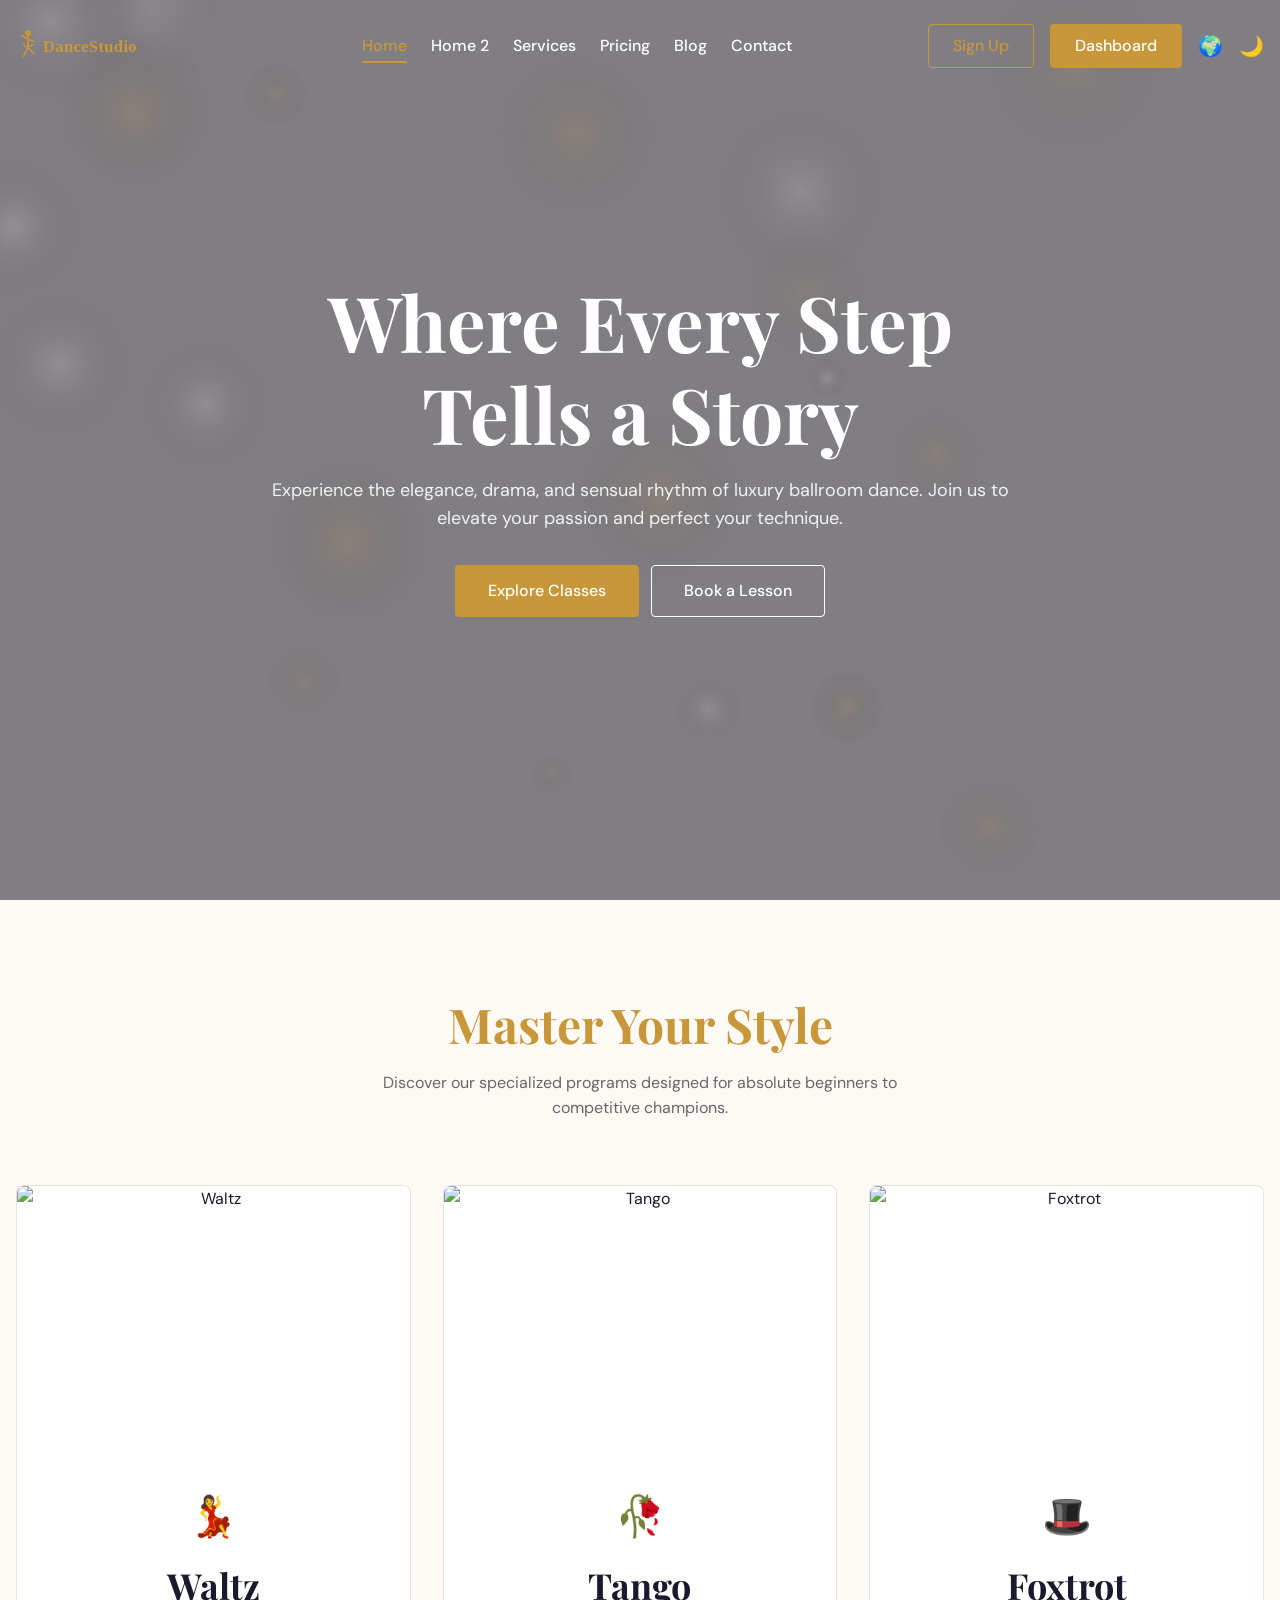
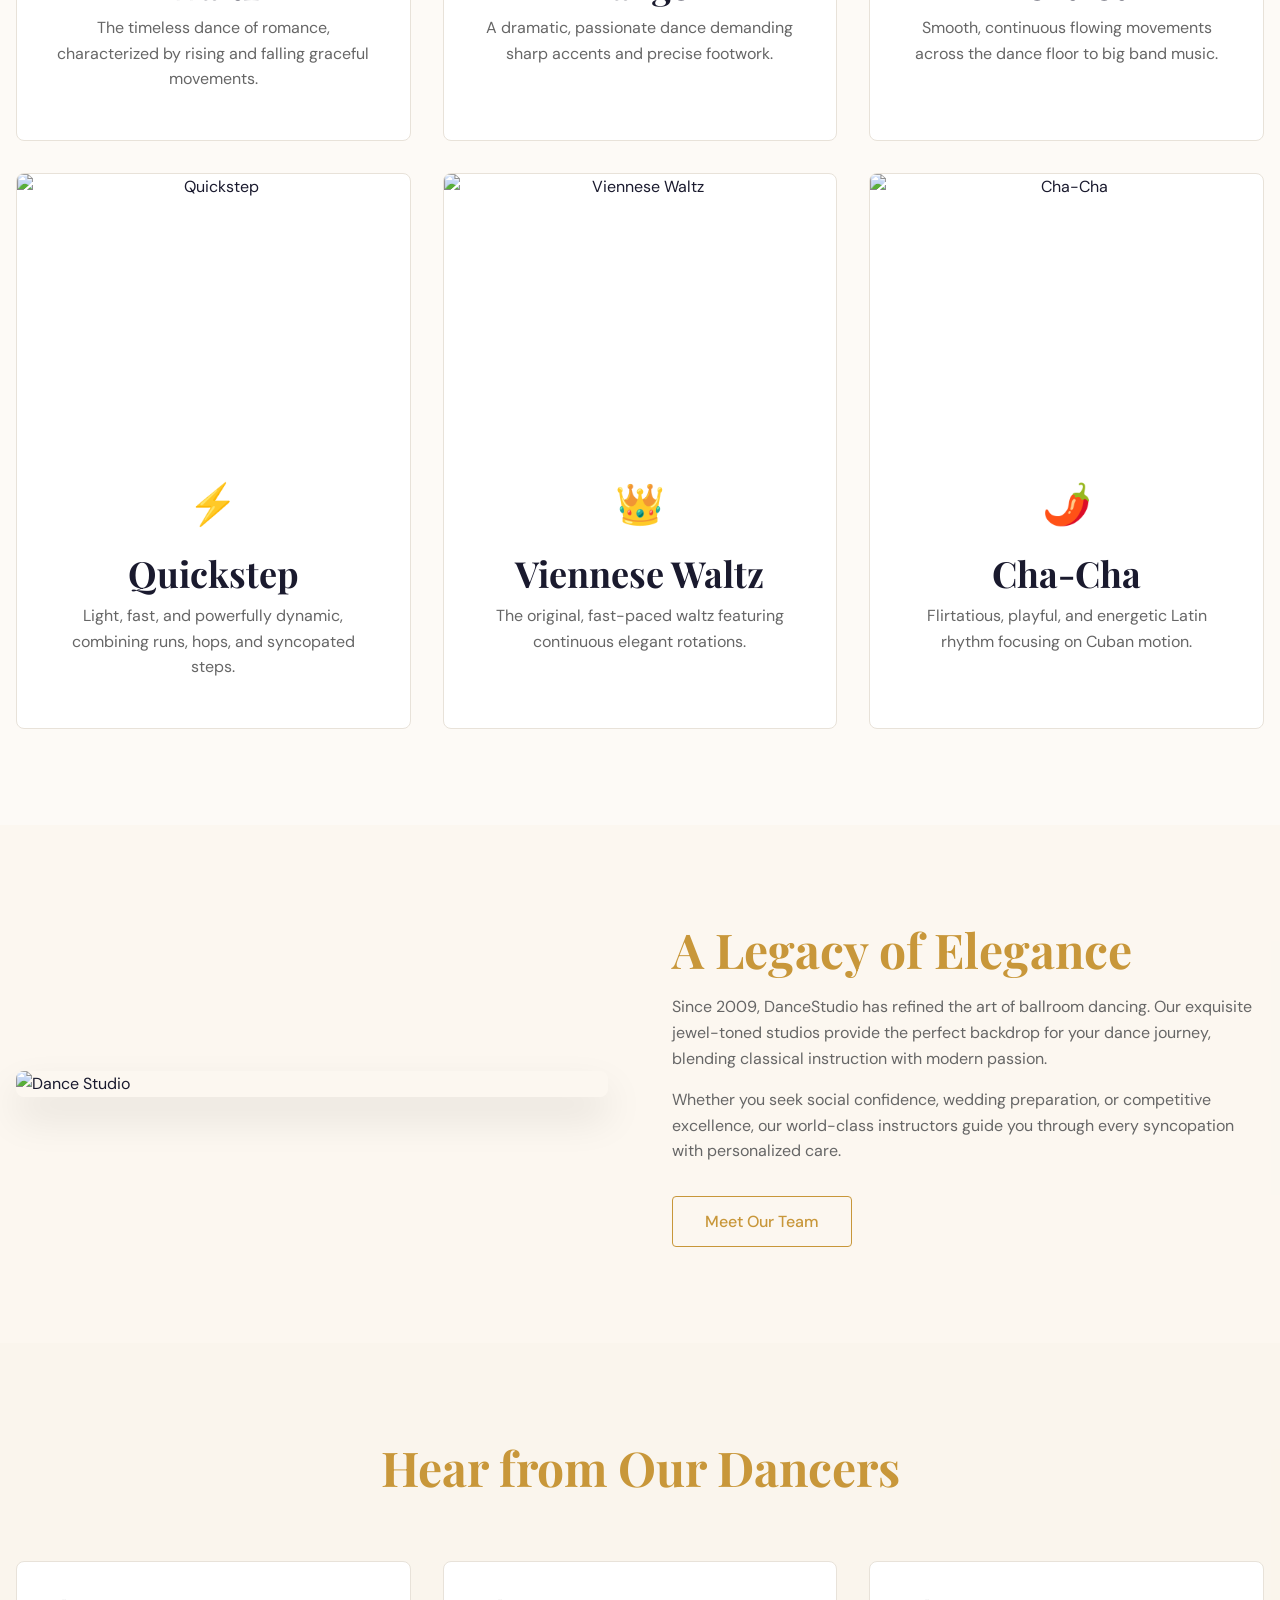
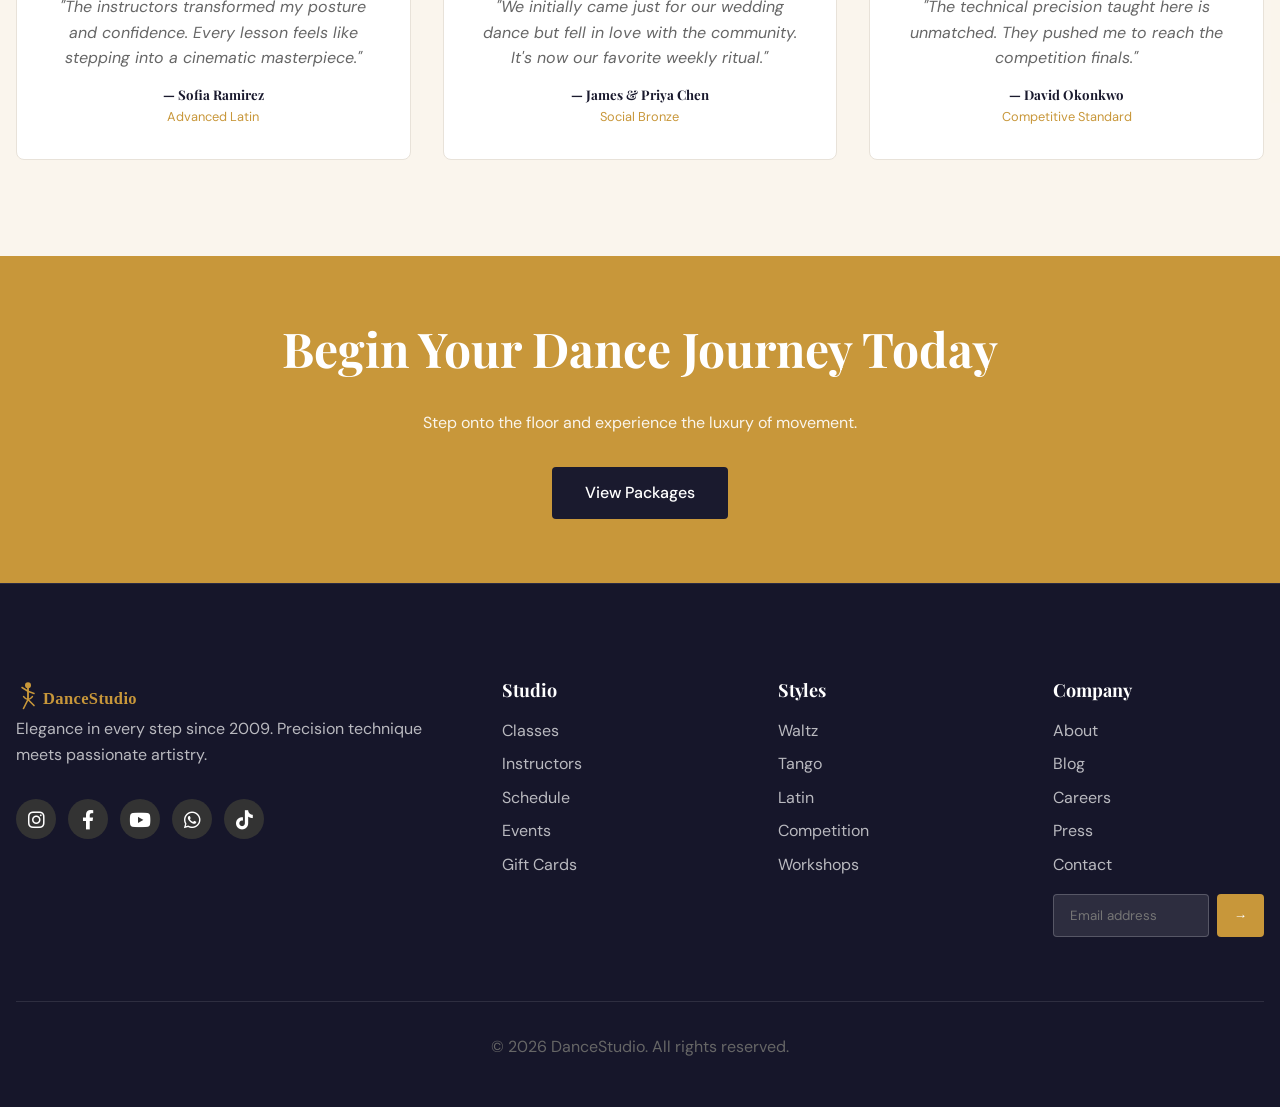
==== commit 60b47f19: "3rd set corrections" ====
--- a/index.html
+++ b/index.html
@@ -291,7 +291,7 @@
         </div>
       </div>
       <div class="footer-bottom fade-in-up">
-        <p>&copy; 2025 DanceStudio. All rights reserved.</p>
+        <p>&copy; 2026 DanceStudio. All rights reserved.</p>
       </div>
     </div>
   </footer>
--- a/assets/css/style.css
+++ b/assets/css/style.css
@@ -1359,26 +1359,26 @@
     font-size: 3.5rem;
   }
 
-  .navbar .container {
-    padding: 0 var(--spacing-6);
-    gap: var(--spacing-6);
-  }
-
-  .nav-links {
-    flex: 1;
-    justify-content: center;
-    gap: var(--spacing-4);
-  }
-
-  .nav-actions {
-    gap: var(--spacing-3);
-  }
-}
-
-@media (max-width: 768px) {
+  /* Navbar Mobile Behavior starting at 1024 */
+  .nav-links,
+  .navbar .nav-actions {
+    display: none;
+  }
+
+  .hamburger {
+    display: block;
+  }
+
   .dashboard-sidebar {
     transform: translateX(-100%);
     transition: transform 0.3s ease;
+    position: fixed;
+    top: 0;
+    left: 0;
+    height: 100vh;
+    z-index: 1001;
+    background: var(--surface-color);
+    box-shadow: 2px 0 10px rgba(0, 0, 0, 0.1);
   }
 
   .dashboard-sidebar.open {
@@ -1389,52 +1389,8 @@
     margin-left: 0;
   }
 
-  .nav-links,
-  .navbar .nav-actions {
-    display: none;
-  }
-
   .dashboard-header .nav-actions {
     display: flex;
-  }
-
-  .hamburger {
-    display: block;
-  }
-
-  .grid {
-    grid-template-columns: repeat(2, 1fr);
-  }
-
-  .about-split,
-  .contact-grid {
-    grid-template-columns: 1fr;
-  }
-
-  .footer-grid {
-    grid-template-columns: 1fr 1fr;
-  }
-
-  .gallery-strip {
-    grid-template-columns: repeat(2, 1fr);
-  }
-
-  .testimonials-grid,
-  .instructors-grid,
-  .pricing-grid {
-    grid-template-columns: repeat(4, 1fr) !important;
-  }
-
-  .testimonials-grid .card,
-  .instructors-grid .card,
-  .pricing-grid .card {
-    grid-column: span 2;
-  }
-
-  .testimonials-grid .card:nth-child(3),
-  .instructors-grid .card:nth-child(3),
-  .pricing-grid .card:nth-child(3) {
-    grid-column: 2 / span 2;
   }
 
   /* Mobile Nav Drawer */
@@ -1513,6 +1469,43 @@
   .drawer-overlay.open {
     display: block;
   }
+}
+
+@media (max-width: 768px) {
+  .grid {
+    grid-template-columns: repeat(2, 1fr);
+  }
+
+  .about-split,
+  .contact-grid {
+    grid-template-columns: 1fr;
+  }
+
+  .footer-grid {
+    grid-template-columns: 1fr 1fr;
+  }
+
+  .gallery-strip {
+    grid-template-columns: repeat(2, 1fr);
+  }
+
+  .testimonials-grid,
+  .instructors-grid,
+  .pricing-grid {
+    grid-template-columns: repeat(4, 1fr) !important;
+  }
+
+  .testimonials-grid .card,
+  .instructors-grid .card,
+  .pricing-grid .card {
+    grid-column: span 2;
+  }
+
+  .testimonials-grid .card:nth-child(3),
+  .instructors-grid .card:nth-child(3),
+  .pricing-grid .card:nth-child(3) {
+    grid-column: 2 / span 2;
+  }
 
   .instructor-list,
   .time-slots {
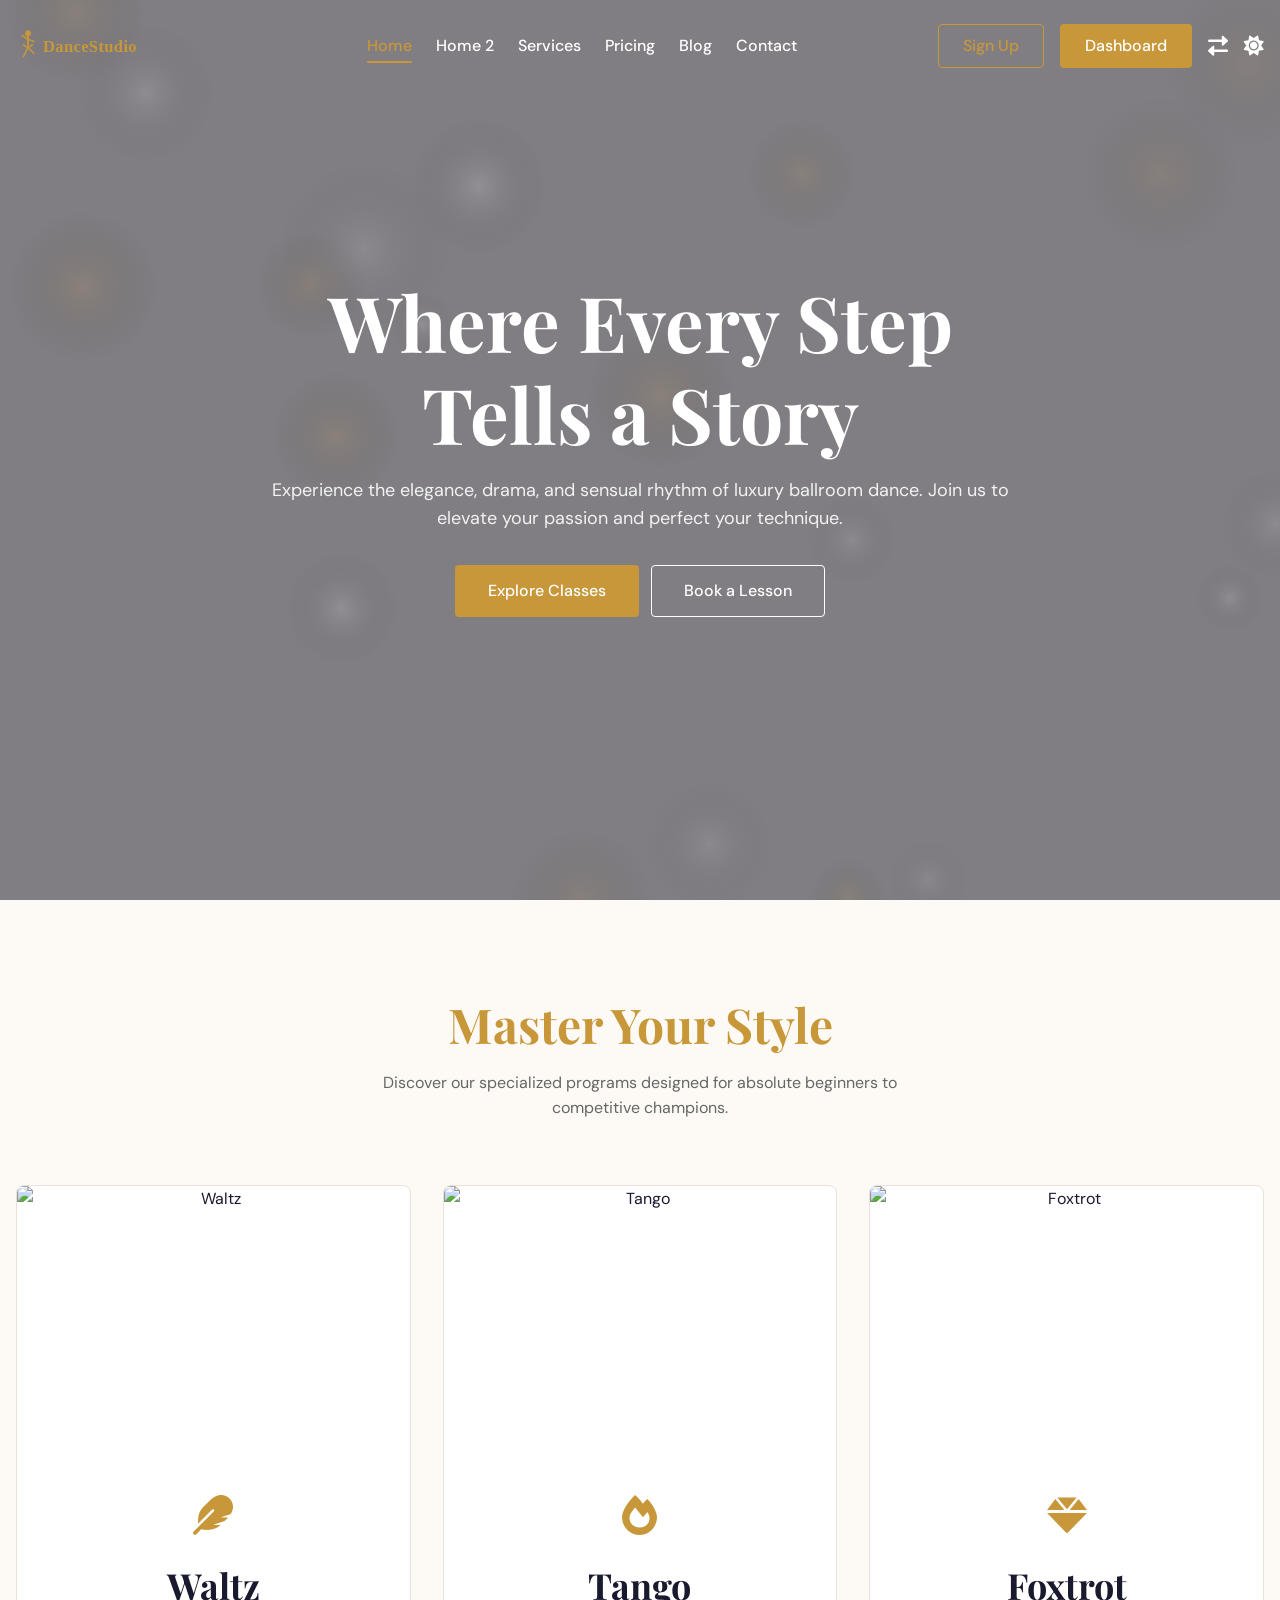
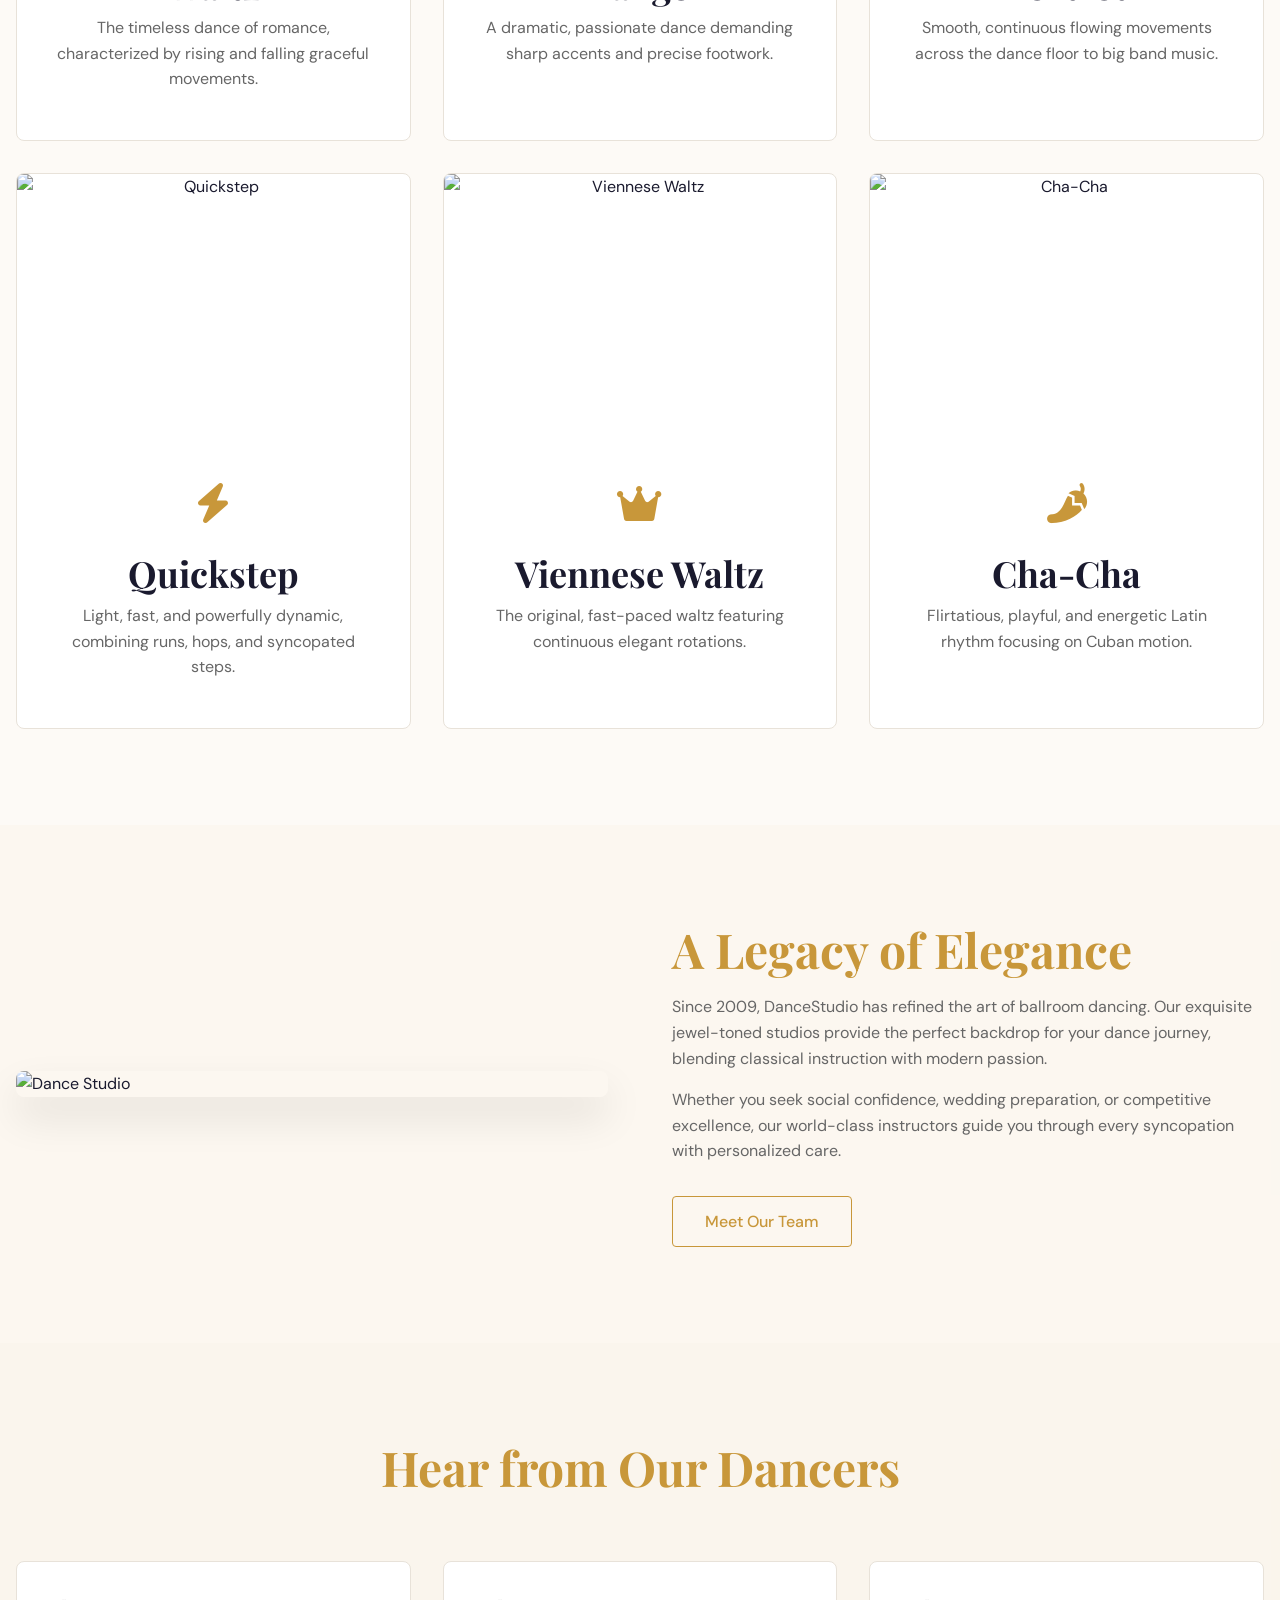
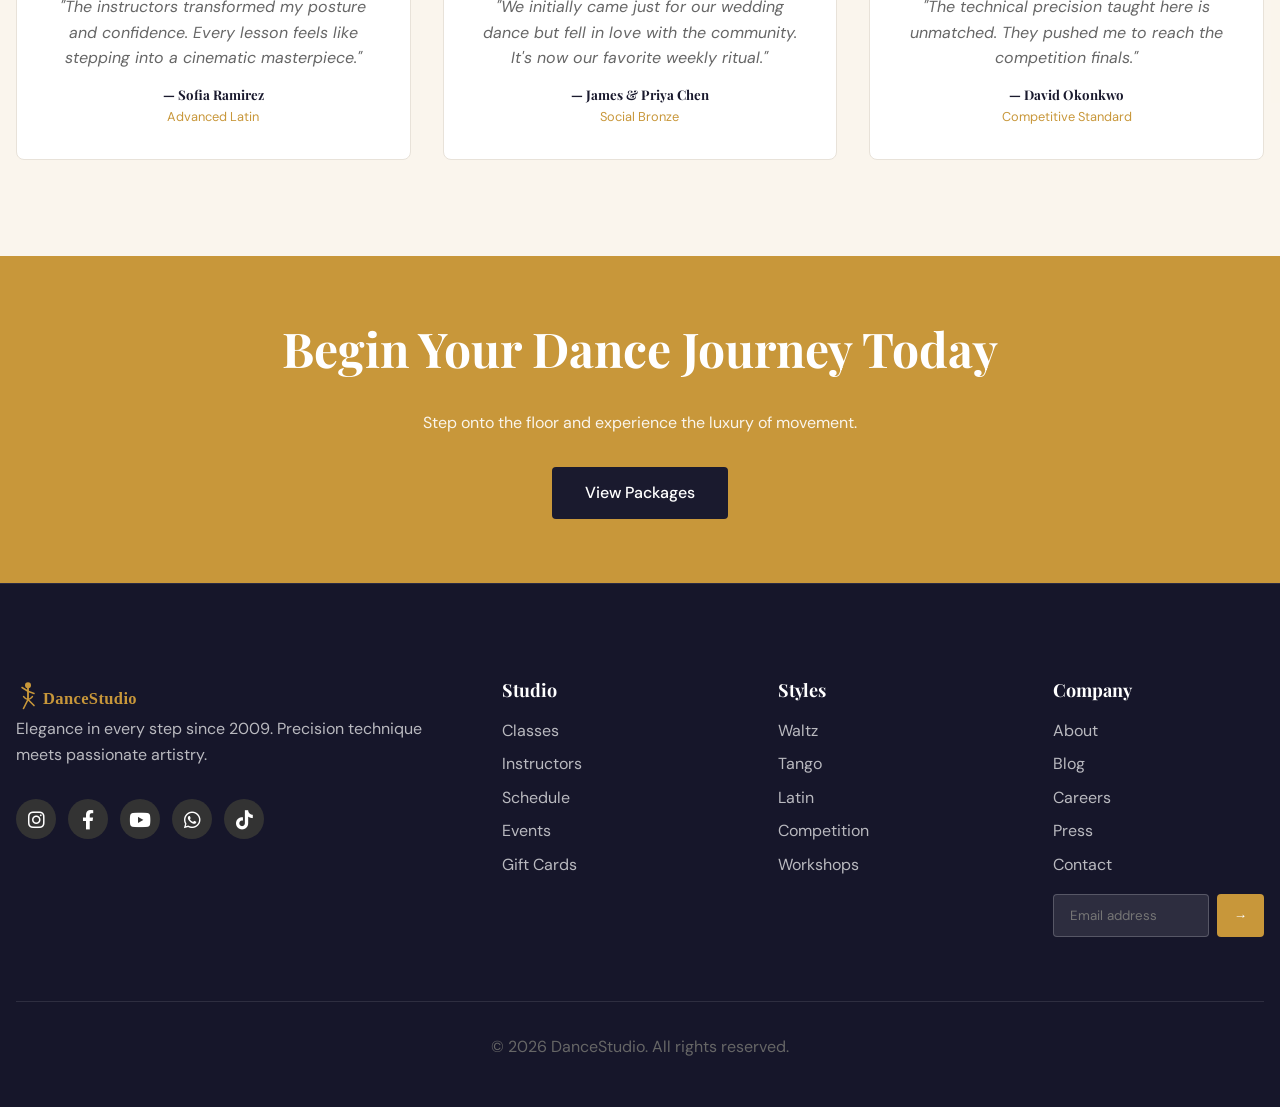
==== commit 5ce7fe6e: "c1" ====
--- a/index.html
+++ b/index.html
@@ -31,8 +31,8 @@
     </div>
     <div class="drawer-actions">
       <div class="drawer-toggles">
-        <button class="btn-icon rtl-toggle" aria-label="Toggle RTL" title="Toggle RTL">🌍</button>
-        <button class="btn-icon theme-toggle" aria-label="Toggle dark mode" title="Toggle Theme">🌙</button>
+        <button class="btn-icon rtl-toggle" aria-label="Toggle RTL" title="Toggle RTL"><i class="fa-solid fa-right-left"></i></button>
+        <button class="btn-icon theme-toggle" aria-label="Toggle dark mode" title="Toggle Theme"><i class="fa-solid fa-moon"></i></button>
       </div>
       <a href="login.html" class="btn btn-outline" style="padding: 8px 24px;">Sign Up</a>
       <a href="dashboard.html" class="btn btn-primary" style="padding: 8px 24px;">Dashboard</a>
@@ -56,10 +56,10 @@
       <div class="nav-actions">
         <a href="login.html" class="btn btn-outline" style="padding: 8px 24px;">Sign Up</a>
         <a href="dashboard.html" class="btn btn-primary" style="padding: 8px 24px;">Dashboard</a>
-        <button class="btn-icon rtl-toggle" aria-label="Toggle RTL" title="Toggle RTL">🌍</button>
-        <button class="btn-icon theme-toggle" aria-label="Toggle dark mode" title="Toggle Theme">🌙</button>
-      </div>
-      <button class="hamburger" aria-label="Open menu">☰</button>
+        <button class="btn-icon rtl-toggle" aria-label="Toggle RTL" title="Toggle RTL"><i class="fa-solid fa-right-left"></i></button>
+        <button class="btn-icon theme-toggle" aria-label="Toggle dark mode" title="Toggle Theme"><i class="fa-solid fa-moon"></i></button>
+      </div>
+      <button class="hamburger" aria-label="Open menu"><i class="fa-solid fa-bars"></i></button>
     </div>
   </nav>
 
@@ -95,7 +95,7 @@
           <img src="assets/images/waltz.jpg" alt="Waltz" class="card-img">
           <div
             style="padding: var(--spacing-6); display: flex; flex-direction: column; align-items: center; text-align: center;">
-            <div class="card-icon">💃</div>
+            <div class="card-icon"><i class="fa-solid fa-feather"></i></div>
             <h3 class="card-title">Waltz</h3>
             <p>The timeless dance of romance, characterized by rising and falling graceful movements.</p>
           </div>
@@ -105,7 +105,7 @@
           <img src="assets/images/tango.png" alt="Tango" class="card-img">
           <div
             style="padding: var(--spacing-6); display: flex; flex-direction: column; align-items: center; text-align: center;">
-            <div class="card-icon">🥀</div>
+            <div class="card-icon"><i class="fa-solid fa-fire"></i></div>
             <h3 class="card-title">Tango</h3>
             <p>A dramatic, passionate dance demanding sharp accents and precise footwork.</p>
           </div>
@@ -115,7 +115,7 @@
           <img src="assets/images/foxtrot.png" alt="Foxtrot" class="card-img">
           <div
             style="padding: var(--spacing-6); display: flex; flex-direction: column; align-items: center; text-align: center;">
-            <div class="card-icon">🎩</div>
+            <div class="card-icon"><i class="fa-solid fa-gem"></i></div>
             <h3 class="card-title">Foxtrot</h3>
             <p>Smooth, continuous flowing movements across the dance floor to big band music.</p>
           </div>
@@ -125,7 +125,7 @@
           <img src="assets/images/quickstep.png" alt="Quickstep" class="card-img">
           <div
             style="padding: var(--spacing-6); display: flex; flex-direction: column; align-items: center; text-align: center;">
-            <div class="card-icon">⚡</div>
+            <div class="card-icon"><i class="fa-solid fa-bolt"></i></div>
             <h3 class="card-title">Quickstep</h3>
             <p>Light, fast, and powerfully dynamic, combining runs, hops, and syncopated steps.</p>
           </div>
@@ -135,7 +135,7 @@
           <img src="assets/images/viennese-waltz.png" alt="Viennese Waltz" class="card-img">
           <div
             style="padding: var(--spacing-6); display: flex; flex-direction: column; align-items: center; text-align: center;">
-            <div class="card-icon">👑</div>
+            <div class="card-icon"><i class="fa-solid fa-crown"></i></div>
             <h3 class="card-title">Viennese Waltz</h3>
             <p>The original, fast-paced waltz featuring continuous elegant rotations.</p>
           </div>
@@ -145,7 +145,7 @@
           <img src="assets/images/cha-cha.png" alt="Cha-Cha" class="card-img">
           <div
             style="padding: var(--spacing-6); display: flex; flex-direction: column; align-items: center; text-align: center;">
-            <div class="card-icon">🌶️</div>
+            <div class="card-icon"><i class="fa-solid fa-pepper-hot"></i></div>
             <h3 class="card-title">Cha-Cha</h3>
             <p>Flirtatious, playful, and energetic Latin rhythm focusing on Cuban motion.</p>
           </div>
@@ -300,4 +300,4 @@
   <script src="assets/js/main.js"></script>
 </body>
 
-</html>+</html>
--- a/assets/css/style.css
+++ b/assets/css/style.css
@@ -989,6 +989,39 @@
   cursor: pointer;
 }
 
+.auth-options {
+  display: flex;
+  justify-content: space-between;
+  align-items: center;
+  margin-top: 12px;
+}
+
+.remember-me {
+  display: flex;
+  align-items: center;
+  gap: 8px;
+  white-space: nowrap;
+}
+
+.remember-me input[type="checkbox"] {
+  width: 16px;
+  height: 16px;
+  cursor: pointer;
+}
+
+.remember-me label {
+  font-size: 0.75rem;
+  color: var(--text-muted);
+  cursor: pointer;
+}
+
+.forgot-password {
+  font-size: 0.75rem;
+  color: var(--primary);
+  font-weight: 500;
+  white-space: nowrap;
+}
+
 /* 21. Dashboard */
 .dashboard-layout {
   display: flex;
@@ -1066,7 +1099,8 @@
   z-index: 90;
 }
 
-.dashboard-header .hamburger {
+.dashboard-header .hamburger,
+.dashboard-header .nav-actions {
   color: var(--text-color);
 }
 
@@ -1365,32 +1399,8 @@
     display: none;
   }
 
-  .hamburger {
+  .navbar .hamburger {
     display: block;
-  }
-
-  .dashboard-sidebar {
-    transform: translateX(-100%);
-    transition: transform 0.3s ease;
-    position: fixed;
-    top: 0;
-    left: 0;
-    height: 100vh;
-    z-index: 1001;
-    background: var(--surface-color);
-    box-shadow: 2px 0 10px rgba(0, 0, 0, 0.1);
-  }
-
-  .dashboard-sidebar.open {
-    transform: translateX(0);
-  }
-
-  .dashboard-main {
-    margin-left: 0;
-  }
-
-  .dashboard-header .nav-actions {
-    display: flex;
   }
 
   /* Mobile Nav Drawer */
@@ -1472,6 +1482,30 @@
 }
 
 @media (max-width: 768px) {
+  .dashboard-sidebar {
+    transform: translateX(-100%);
+    transition: transform 0.3s ease;
+    position: fixed;
+    top: 0;
+    left: 0;
+    height: 100vh;
+    z-index: 1001;
+    background: var(--surface-color);
+    box-shadow: 2px 0 10px rgba(0, 0, 0, 0.1);
+  }
+
+  .dashboard-sidebar.open {
+    transform: translateX(0);
+  }
+
+  .dashboard-main {
+    margin-left: 0;
+  }
+
+  .dashboard-header .nav-actions {
+    display: flex;
+  }
+
   .grid {
     grid-template-columns: repeat(2, 1fr);
   }
@@ -1580,6 +1614,20 @@
 }
 
 @media (max-width: 360px) {
+  .auth-card {
+    padding: var(--spacing-5); /* Reducing padding to 24px */
+  }
+
+  .auth-options {
+    flex-direction: row; /* Ensure they stay on a single line */
+    justify-content: space-between;
+    width: 100%;
+  }
+
+  .remember-me, .forgot-password {
+    white-space: nowrap; /* Prevent wrapping */
+  }
+
   .grid {
     grid-template-columns: 1fr;
   }
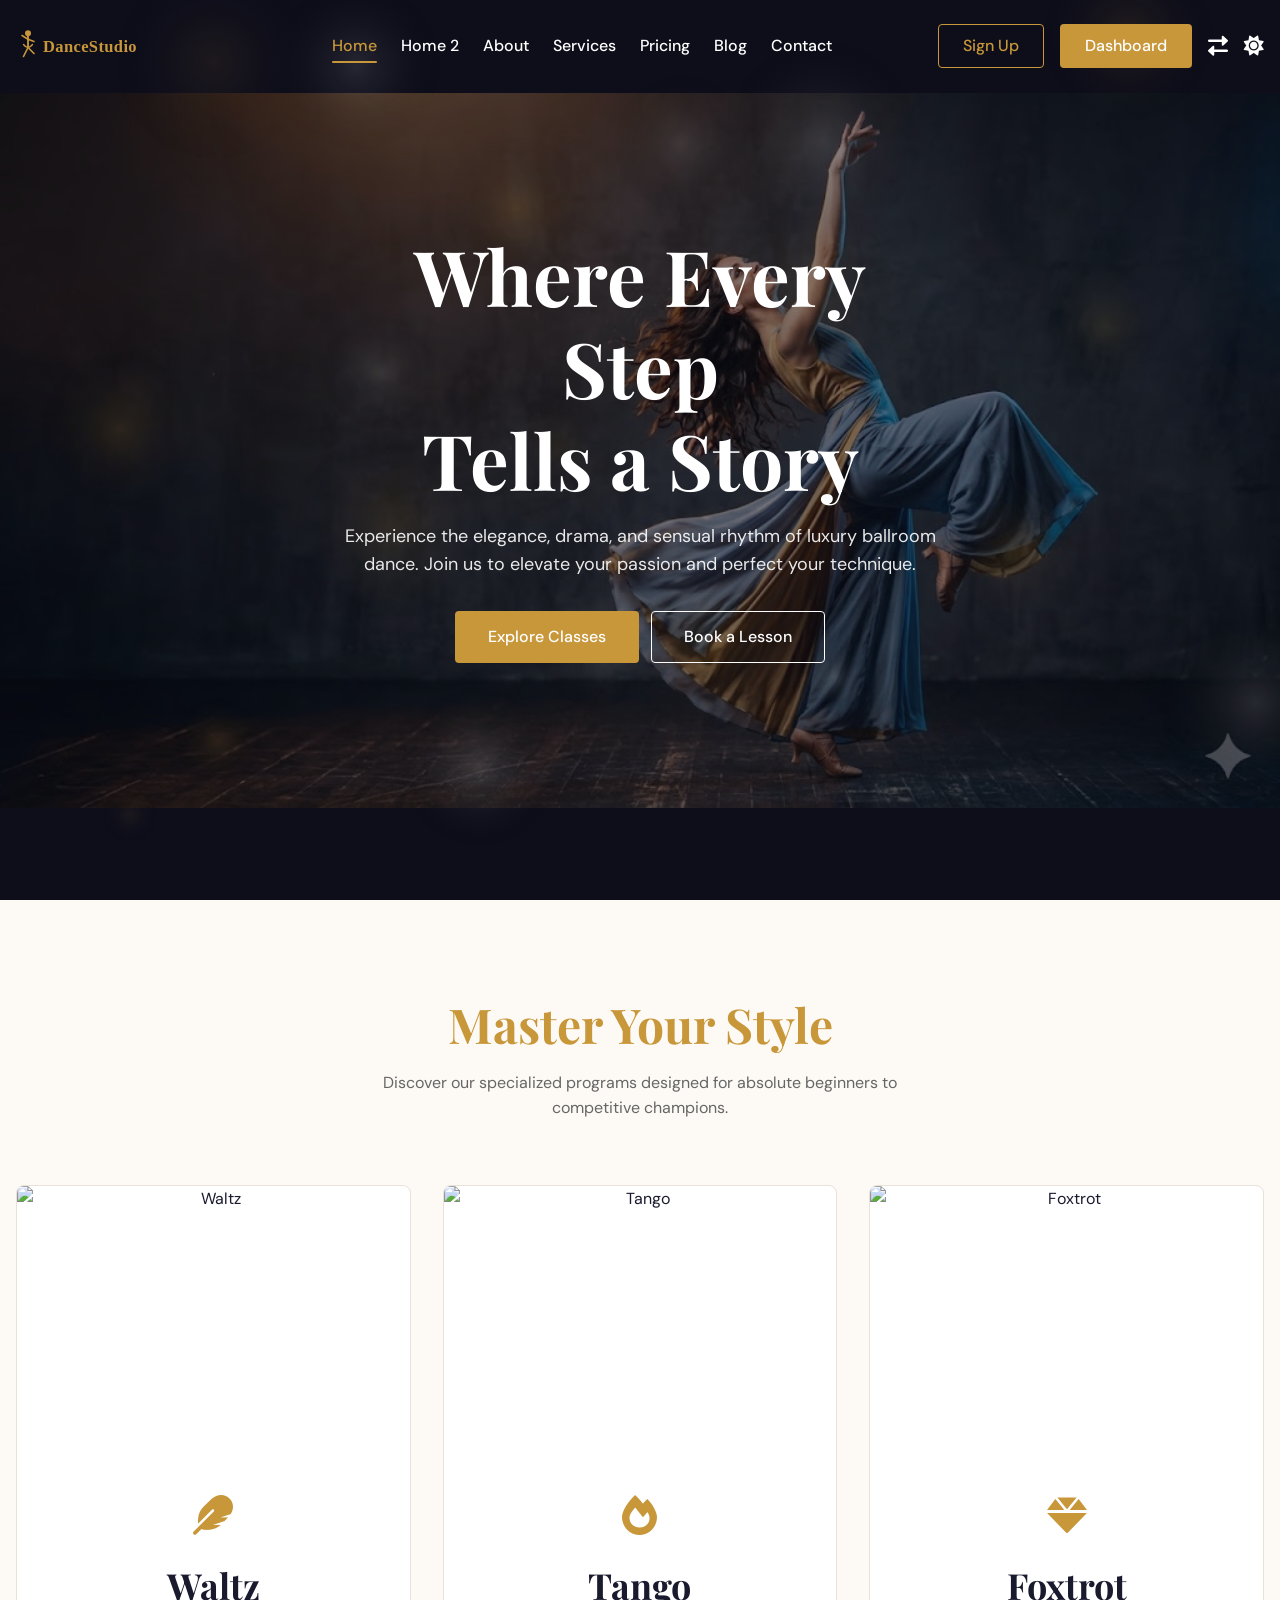
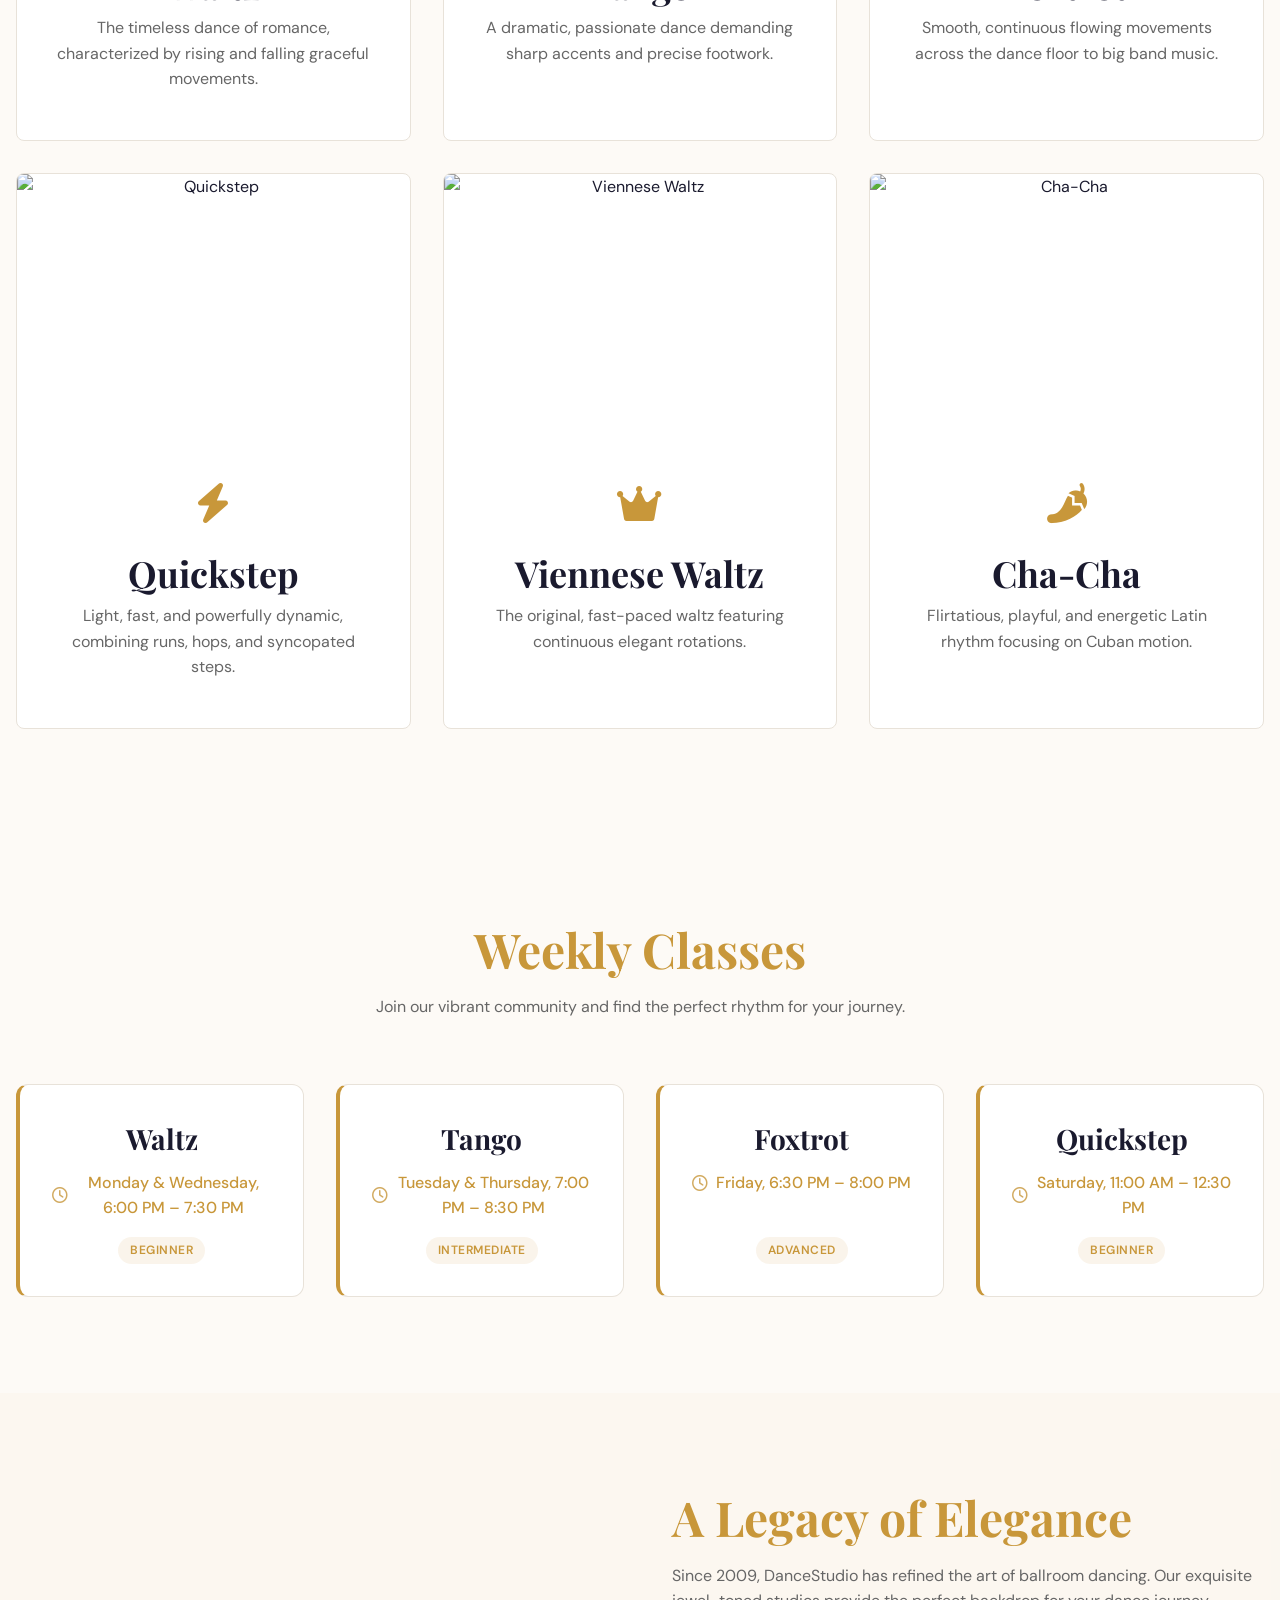
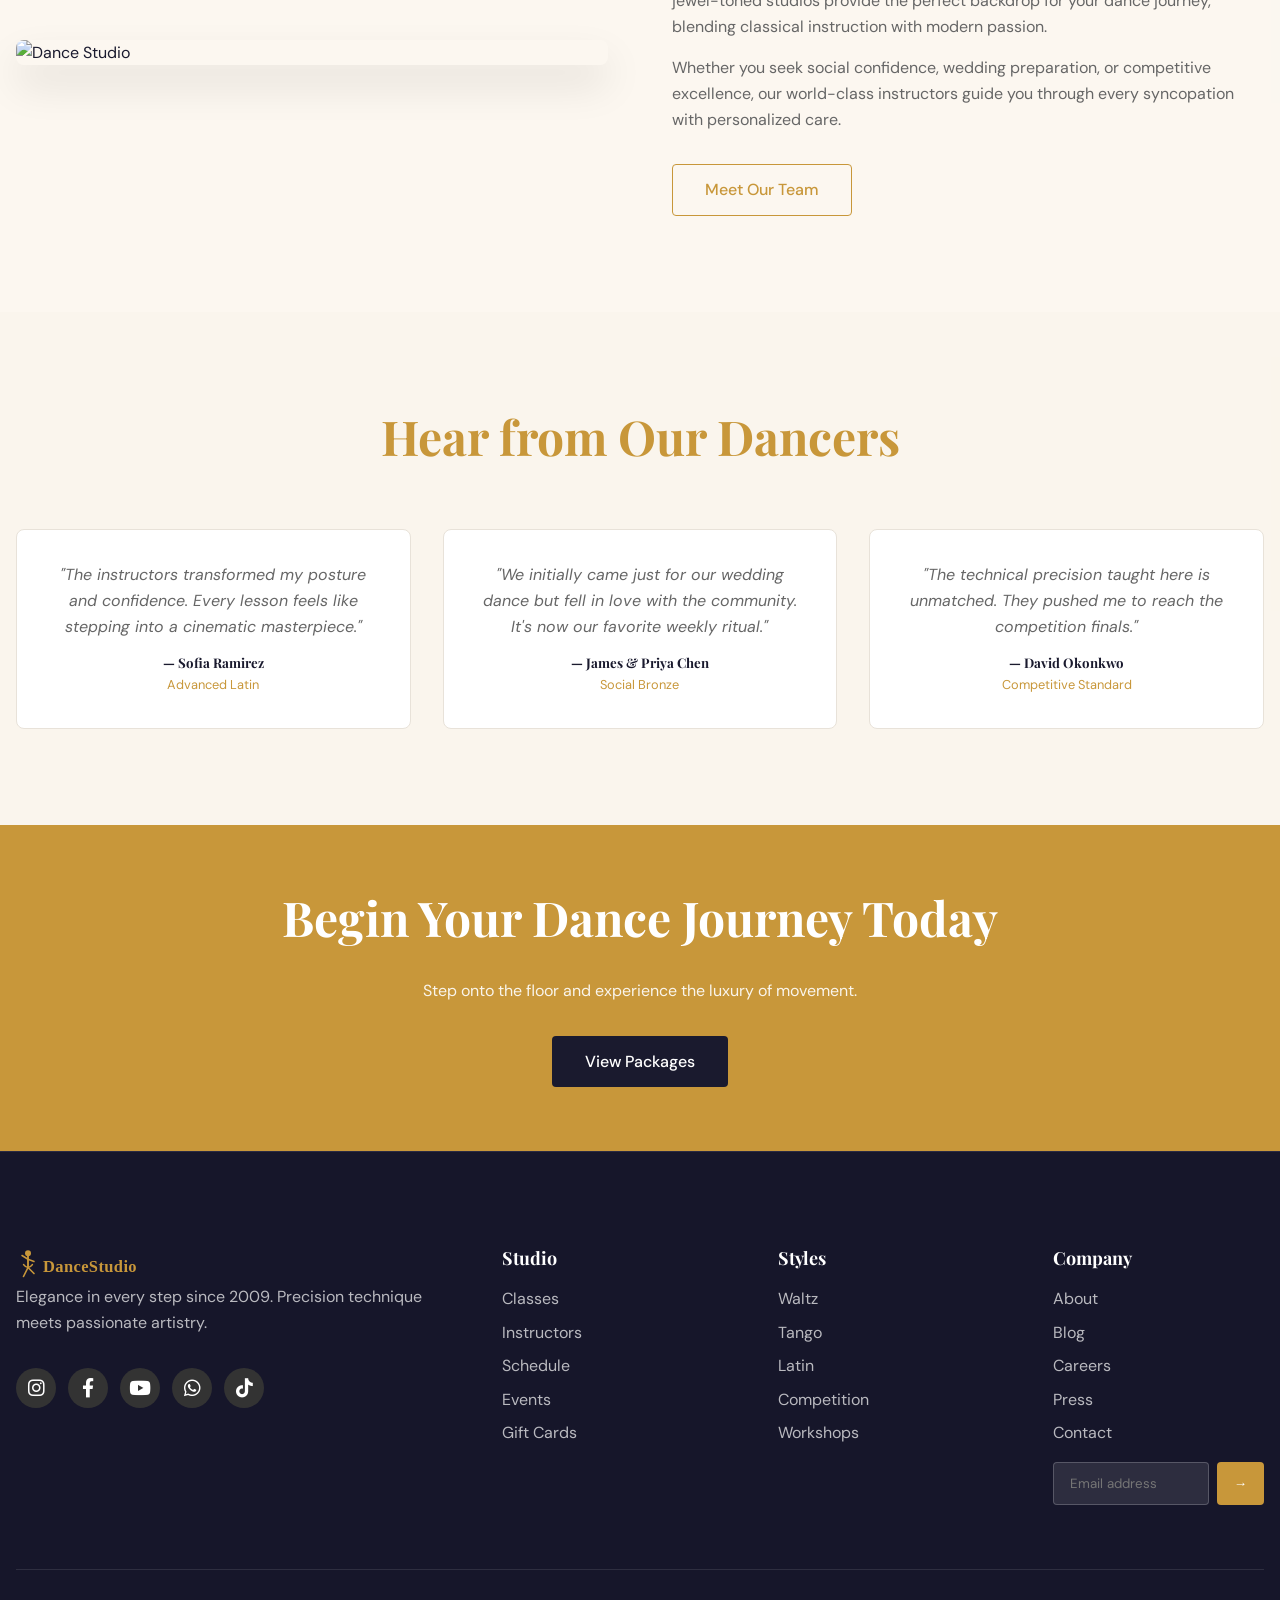
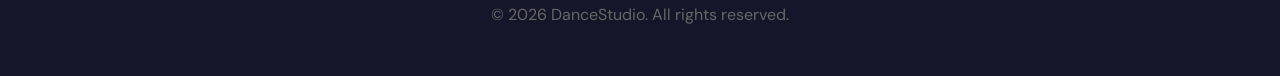
==== commit 6121632e: "c2" ====
--- a/index.html
+++ b/index.html
@@ -24,6 +24,7 @@
     <div class="drawer-links">
       <a href="index.html" class="active">Home</a>
       <a href="home2.html">Home 2</a>
+      <a href="about.html">About</a>
       <a href="services.html">Services</a>
       <a href="pricing.html">Pricing</a>
       <a href="blog.html">Blog</a>
@@ -31,8 +32,10 @@
     </div>
     <div class="drawer-actions">
       <div class="drawer-toggles">
-        <button class="btn-icon rtl-toggle" aria-label="Toggle RTL" title="Toggle RTL"><i class="fa-solid fa-right-left"></i></button>
-        <button class="btn-icon theme-toggle" aria-label="Toggle dark mode" title="Toggle Theme"><i class="fa-solid fa-moon"></i></button>
+        <button class="btn-icon rtl-toggle" aria-label="Toggle RTL" title="Toggle RTL"><i
+            class="fa-solid fa-right-left"></i></button>
+        <button class="btn-icon theme-toggle" aria-label="Toggle dark mode" title="Toggle Theme"><i
+            class="fa-solid fa-moon"></i></button>
       </div>
       <a href="login.html" class="btn btn-outline" style="padding: 8px 24px;">Sign Up</a>
       <a href="dashboard.html" class="btn btn-primary" style="padding: 8px 24px;">Dashboard</a>
@@ -48,6 +51,7 @@
       <div class="nav-links">
         <a href="index.html" class="active">Home</a>
         <a href="home2.html">Home 2</a>
+        <a href="about.html">About</a>
         <a href="services.html">Services</a>
         <a href="pricing.html">Pricing</a>
         <a href="blog.html">Blog</a>
@@ -56,19 +60,25 @@
       <div class="nav-actions">
         <a href="login.html" class="btn btn-outline" style="padding: 8px 24px;">Sign Up</a>
         <a href="dashboard.html" class="btn btn-primary" style="padding: 8px 24px;">Dashboard</a>
-        <button class="btn-icon rtl-toggle" aria-label="Toggle RTL" title="Toggle RTL"><i class="fa-solid fa-right-left"></i></button>
-        <button class="btn-icon theme-toggle" aria-label="Toggle dark mode" title="Toggle Theme"><i class="fa-solid fa-moon"></i></button>
+        <button class="btn-icon rtl-toggle" aria-label="Toggle RTL" title="Toggle RTL"><i
+            class="fa-solid fa-right-left"></i></button>
+        <button class="btn-icon theme-toggle" aria-label="Toggle dark mode" title="Toggle Theme"><i
+            class="fa-solid fa-moon"></i></button>
       </div>
       <button class="hamburger" aria-label="Open menu"><i class="fa-solid fa-bars"></i></button>
     </div>
   </nav>
 
-  <!-- Section 1: Hero -->
-  <section class="hero"
-    style="background-image: url('https://images.unsplash.com/photo-1547153760-18fc86324498?q=80&w=1920&auto=format&fit=crop');">
+  <section class="hero" id="main-hero" style="
+  background-image: url('assets/images/new-hero.jpg');
+  background-size: contain;
+  background-repeat: no-repeat;
+  background-position: right center;
+  background-color: #0e0e1c;
+">
     <canvas id="particles-canvas"></canvas>
-    <div class="container">
-      <div class="hero-content">
+    <div class="container" style="width: 100%;">
+      <div class="hero-content" style="margin: 0 auto; text-align: center; max-width: 600px;">
         <h1 class="fade-in-up" style="transition-delay: 150ms;">Where Every Step<br>Tells a Story</h1>
         <p class="fade-in-up" style="transition-delay: 300ms;">Experience the elegance, drama, and sensual rhythm of
           luxury ballroom dance. Join us to elevate your passion and perfect your technique.</p>
@@ -81,6 +91,38 @@
     </div>
   </section>
 
+  <style>
+    #main-hero {
+      height: 100vh;
+      min-height: 600px;
+    }
+
+    @media (max-width: 1024px) {
+      #main-hero {
+        height: auto;
+        min-height: unset;
+        padding: 100px 0 60px;
+        background-size: 65%;
+        background-position: right bottom;
+      }
+    }
+
+    @media (max-width: 768px) {
+      #main-hero {
+        height: auto;
+        min-height: unset;
+        padding: 90px 0 40px;
+        background-size: 85%;
+        background-position: center bottom;
+      }
+
+      #main-hero .hero-content {
+        text-align: center !important;
+        max-width: 100% !important;
+      }
+    }
+  </style>
+
   <!-- Section 2: Dance Styles -->
   <section class="section-padding">
     <div class="container">
@@ -151,6 +193,66 @@
           </div>
         </div>
 
+      </div>
+    </div>
+  </section>
+
+  <!-- Section 5: Weekly Classes -->
+  <section class="section-padding">
+    <div class="container">
+      <div class="text-center fade-in-up mb-8">
+        <h2 class="text-primary">Weekly Classes</h2>
+        <p style="max-width: 600px; margin: 0 auto;">Join our vibrant community and find the perfect rhythm for your
+          journey.</p>
+      </div>
+      <div class="schedule-grid">
+        <!-- Class 1: Waltz -->
+        <div class="schedule-card fade-in-up" style="align-items: center; text-align: center;">
+          <div>
+            <div class="schedule-dance">Waltz</div>
+            <div class="schedule-time" style="justify-content: center;">
+              <i class="fa-regular fa-clock"></i>
+              Monday & Wednesday, 6:00 PM – 7:30 PM
+            </div>
+          </div>
+          <div class="schedule-level">Beginner</div>
+        </div>
+
+        <!-- Class 2: Tango -->
+        <div class="schedule-card fade-in-up" style="transition-delay: 100ms; align-items: center; text-align: center;">
+          <div>
+            <div class="schedule-dance">Tango</div>
+            <div class="schedule-time" style="justify-content: center;">
+              <i class="fa-regular fa-clock"></i>
+              Tuesday & Thursday, 7:00 PM – 8:30 PM
+            </div>
+          </div>
+          <div class="schedule-level">Intermediate</div>
+        </div>
+
+        <!-- Class 3: Foxtrot -->
+        <div class="schedule-card fade-in-up" style="transition-delay: 200ms; align-items: center; text-align: center;">
+          <div>
+            <div class="schedule-dance">Foxtrot</div>
+            <div class="schedule-time" style="justify-content: center;">
+              <i class="fa-regular fa-clock"></i>
+              Friday, 6:30 PM – 8:00 PM
+            </div>
+          </div>
+          <div class="schedule-level">Advanced</div>
+        </div>
+
+        <!-- Class 4: Quickstep -->
+        <div class="schedule-card fade-in-up" style="transition-delay: 300ms; align-items: center; text-align: center;">
+          <div>
+            <div class="schedule-dance">Quickstep</div>
+            <div class="schedule-time" style="justify-content: center;">
+              <i class="fa-regular fa-clock"></i>
+              Saturday, 11:00 AM – 12:30 PM
+            </div>
+          </div>
+          <div class="schedule-level">Beginner</div>
+        </div>
       </div>
     </div>
   </section>
@@ -200,7 +302,9 @@
     </div>
   </section> Why Choose Us -->
 
-  <!-- Section 5: Testimonials -->
+
+
+  <!-- Section 6: Testimonials -->
   <section class="section-padding" style="background: rgba(200, 151, 58, 0.05);">
     <div class="container">
       <div class="text-center fade-in-up mb-8">
@@ -278,7 +382,7 @@
         <div>
           <h4 class="footer-heading">Company</h4>
           <ul class="footer-links">
-            <li><a href="#">About</a></li>
+            <li><a href="about.html">About</a></li>
             <li><a href="blog.html">Blog</a></li>
             <li><a href="#">Careers</a></li>
             <li><a href="#">Press</a></li>
@@ -300,4 +404,4 @@
   <script src="assets/js/main.js"></script>
 </body>
 
-</html>
+</html>
--- a/assets/css/style.css
+++ b/assets/css/style.css
@@ -1682,4 +1682,173 @@
 .back-to-top:hover {
   background: var(--secondary);
   transform: translateY(-4px);
+}
+
+/* 18. About Page & Instructor Styles */
+.instructor-profile-card {
+  padding: 0;
+  overflow: hidden;
+  text-align: left;
+  align-items: flex-start;
+}
+
+.instructor-img-wrapper {
+  width: 100%;
+  height: 350px;
+  overflow: hidden;
+}
+
+.instructor-img {
+  width: 100%;
+  height: 100%;
+  object-fit: cover;
+  transition: transform 0.5s ease;
+}
+
+.instructor-profile-card:hover .instructor-img {
+  transform: scale(1.05);
+}
+
+.instructor-info {
+  padding: var(--spacing-6);
+  width: 100%;
+}
+
+.instructor-title {
+  display: block;
+  color: var(--primary);
+  font-weight: 600;
+  font-size: 0.9rem;
+  text-transform: uppercase;
+  letter-spacing: 1px;
+  margin-bottom: var(--spacing-4);
+}
+
+.instructor-meta p {
+  font-size: 0.9rem;
+  margin-bottom: var(--spacing-2);
+  display: flex;
+  align-items: center;
+  gap: var(--spacing-2);
+  color: var(--text-color);
+}
+
+.instructor-meta i {
+  color: var(--primary);
+  width: 16px;
+}
+
+/* 19. FAQ Accordion */
+.faq-container {
+  display: flex;
+  flex-direction: column;
+  gap: var(--spacing-4);
+}
+
+.faq-item {
+  border: 1px solid var(--border-color);
+  border-radius: 8px;
+  background: var(--surface-color);
+  overflow: hidden;
+  transition: all 0.3s ease;
+}
+
+.faq-item.active {
+  border-color: var(--primary);
+  box-shadow: 0 10px 30px rgba(200, 151, 58, 0.1);
+}
+
+.faq-question {
+  width: 100%;
+  padding: var(--spacing-5) var(--spacing-6);
+  display: flex;
+  justify-content: space-between;
+  align-items: center;
+  background: none;
+  border: none;
+  font-family: var(--font-display);
+  font-size: 1.25rem;
+  font-weight: 700;
+  color: var(--text-color);
+  cursor: pointer;
+  text-align: left;
+}
+
+.faq-question i {
+  font-size: 0.9rem;
+  color: var(--primary);
+  transition: transform 0.3s ease;
+}
+
+.faq-answer {
+  max-height: 0;
+  overflow: hidden;
+  transition: max-height 0.3s ease, padding 0.3s ease;
+  padding: 0 var(--spacing-6);
+}
+
+.faq-item.active .faq-answer {
+  max-height: 200px;
+  padding-bottom: var(--spacing-6);
+}
+
+/* 20. Class Schedule Section */
+.schedule-grid {
+  display: grid;
+  grid-template-columns: repeat(auto-fit, minmax(280px, 1fr));
+  gap: var(--spacing-6);
+}
+
+.schedule-card {
+  background: var(--surface-color);
+  border: 1px solid var(--border-color);
+  padding: var(--spacing-6);
+  border-radius: 12px;
+  position: relative;
+  transition: all 0.4s cubic-bezier(0.165, 0.84, 0.44, 1);
+  text-align: left;
+  display: flex;
+  flex-direction: column;
+  justify-content: space-between;
+  border-left: 4px solid var(--primary);
+}
+
+.schedule-card:hover {
+  transform: translateY(-8px);
+  border-color: var(--primary);
+  box-shadow: 0 20px 40px rgba(0, 0, 0, 0.08);
+}
+
+.schedule-dance {
+  font-family: var(--font-display);
+  font-size: 1.75rem;
+  font-weight: 700;
+  margin-bottom: var(--spacing-2);
+  color: var(--text-color);
+}
+
+.schedule-time {
+  font-weight: 500;
+  color: var(--primary);
+  margin-bottom: var(--spacing-4);
+  display: flex;
+  align-items: center;
+  gap: var(--spacing-2);
+}
+
+.schedule-level {
+  display: inline-block;
+  padding: 4px 12px;
+  background: rgba(200, 151, 58, 0.1);
+  color: var(--primary);
+  border-radius: 20px;
+  font-size: 0.75rem;
+  font-weight: 600;
+  text-transform: uppercase;
+  letter-spacing: 0.5px;
+}
+
+.schedule-card i {
+  font-size: 1rem;
+  opacity: 0.8;
 }
